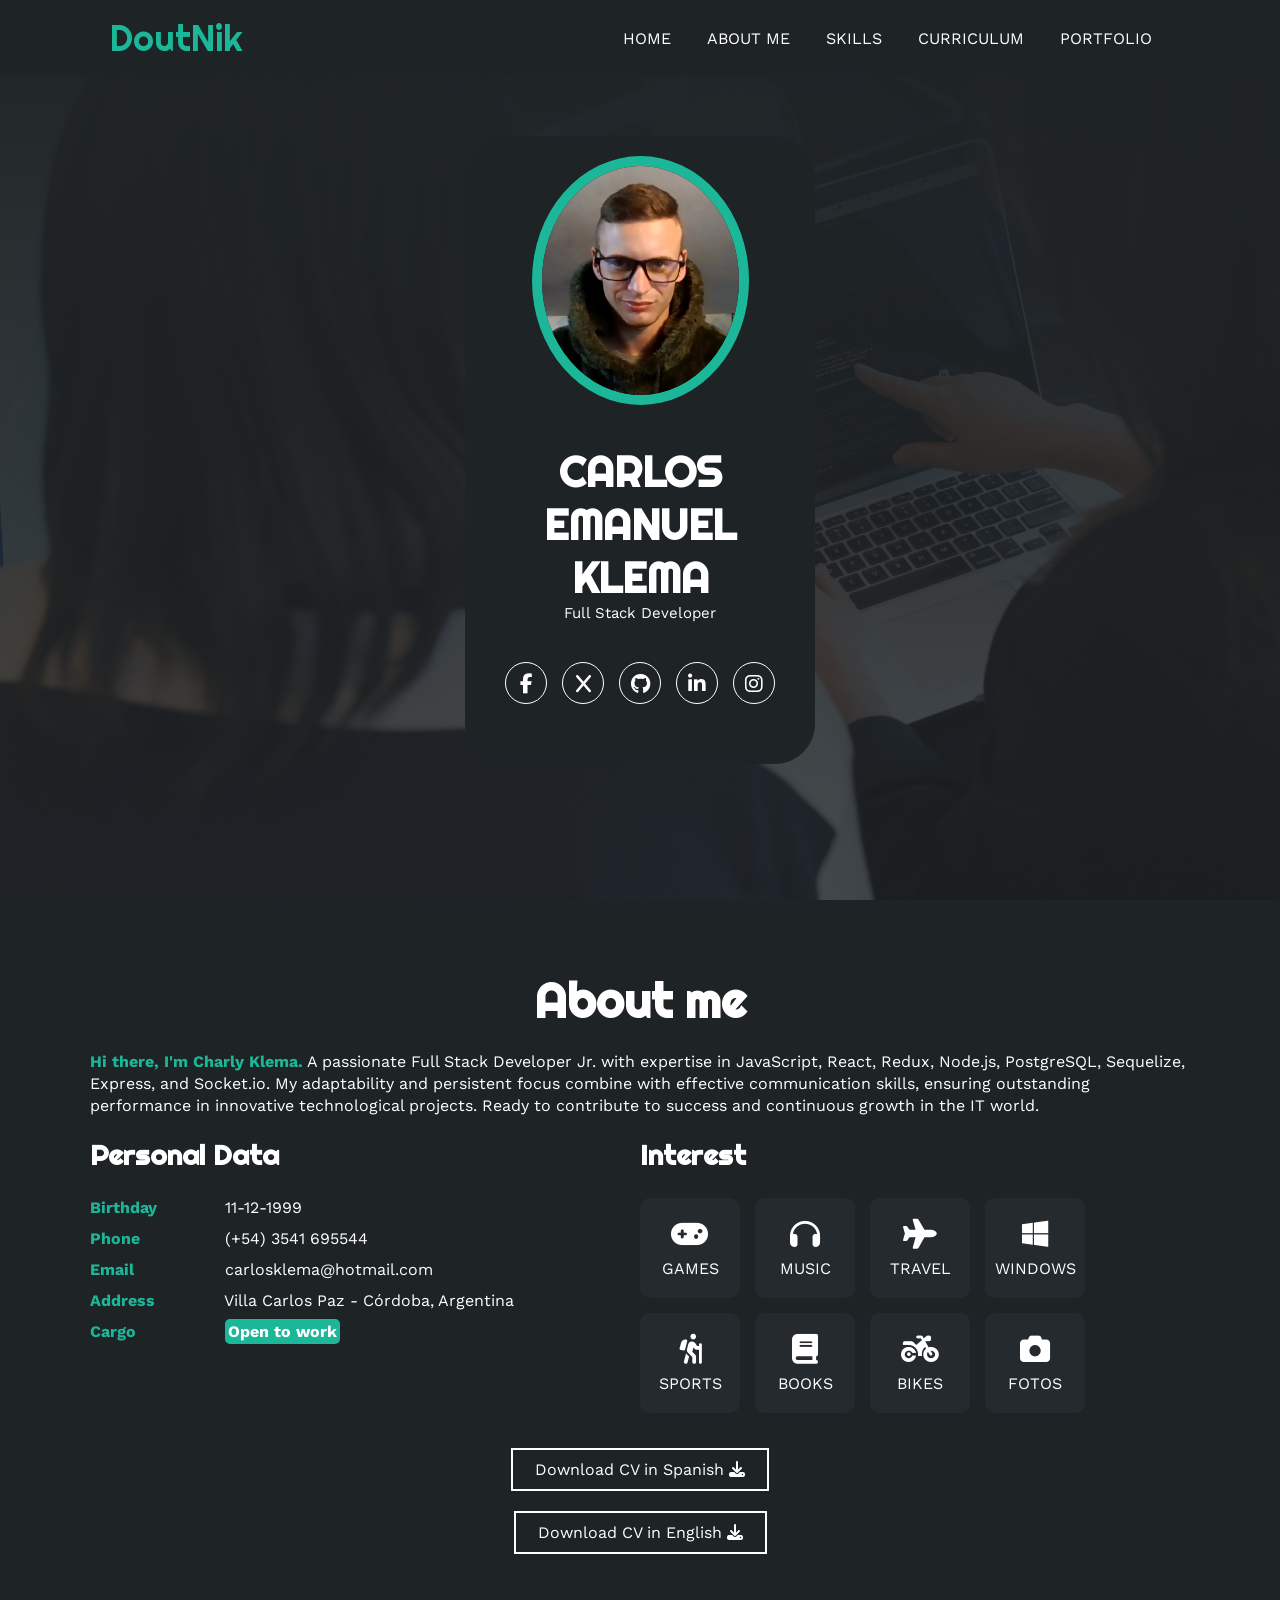
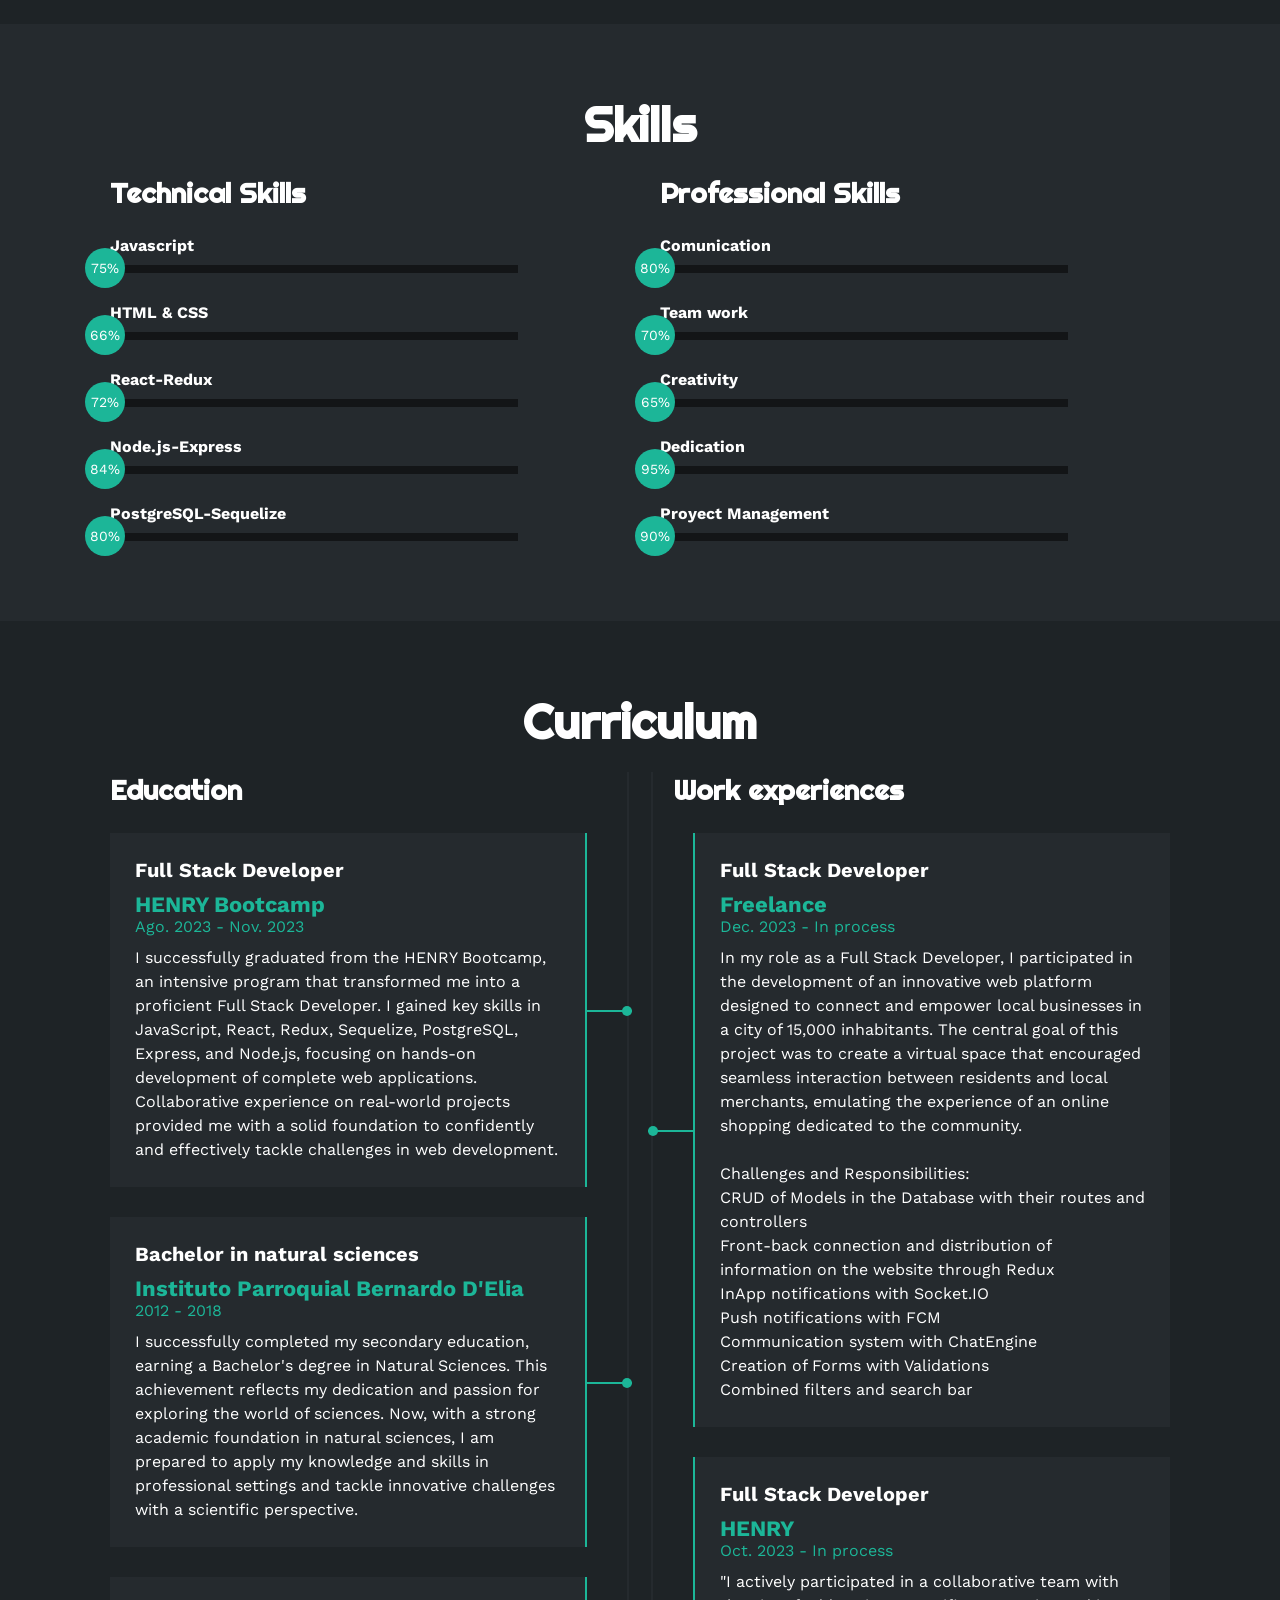
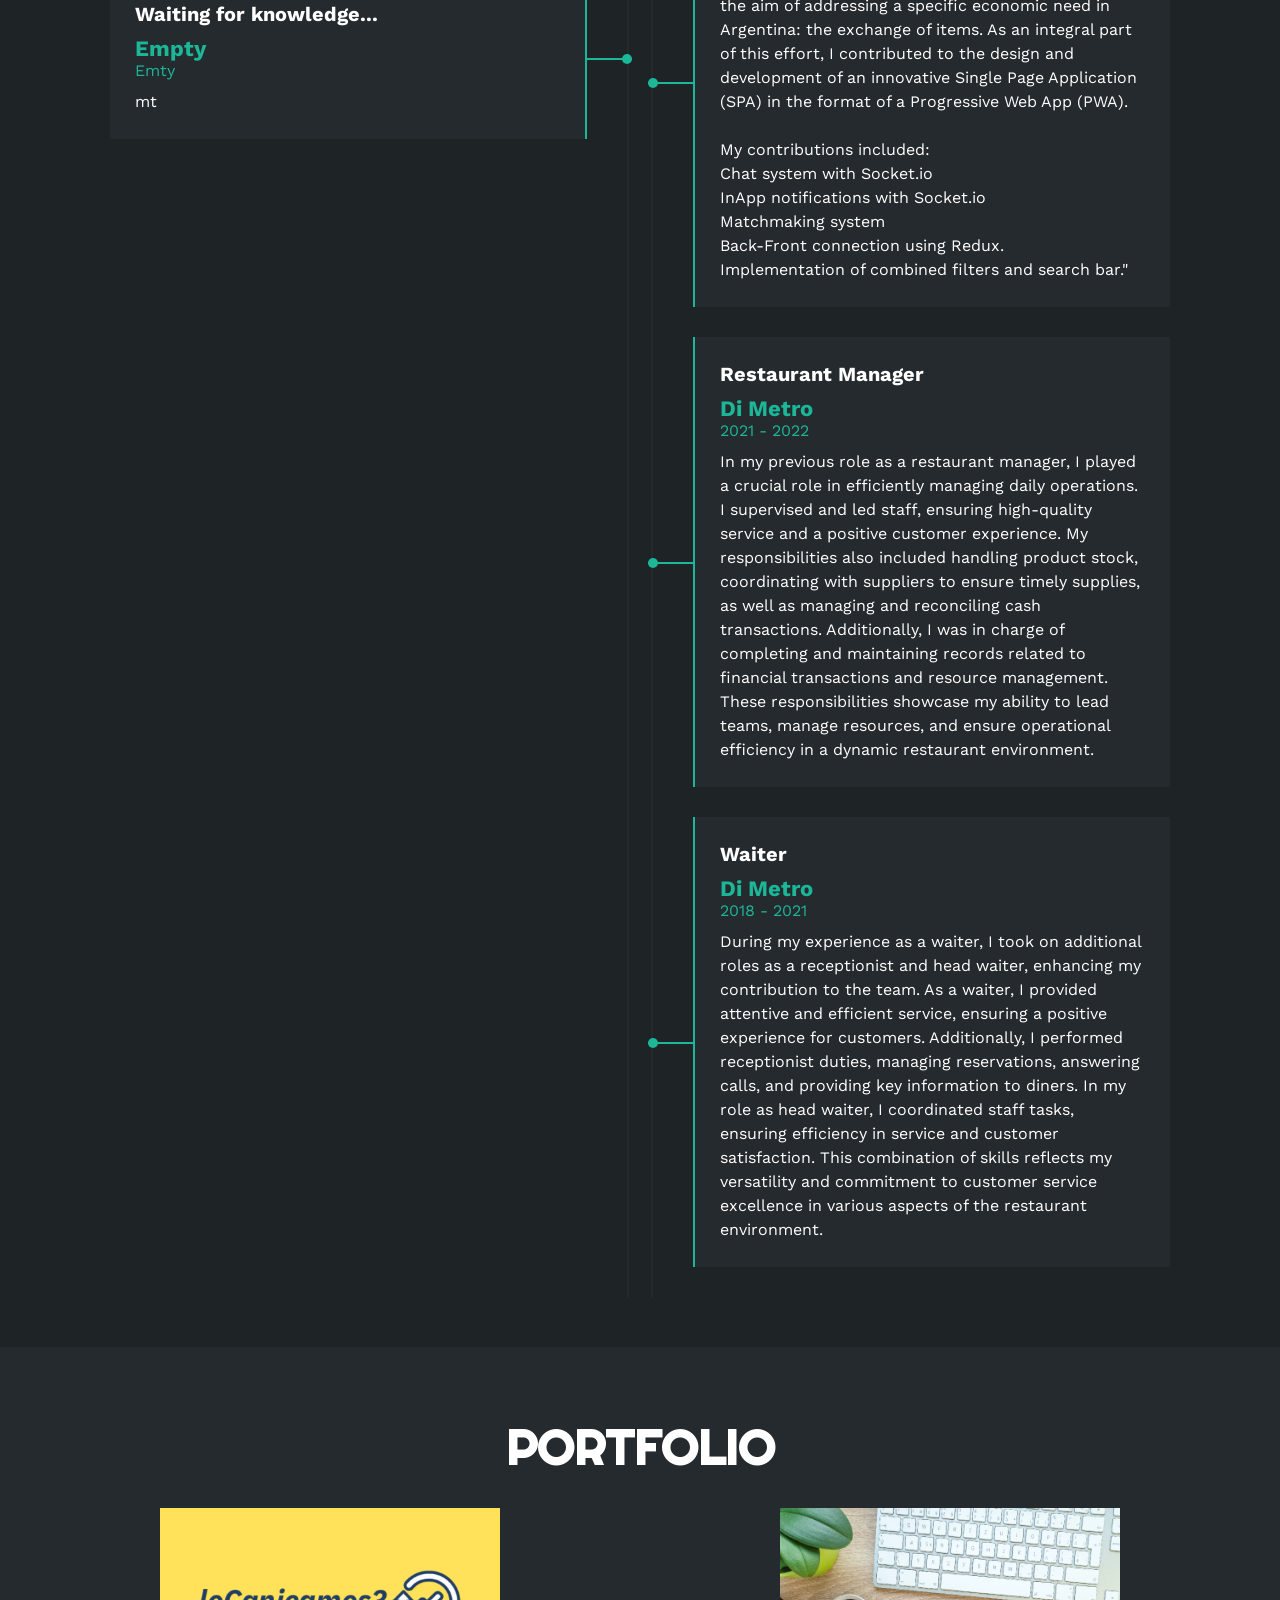
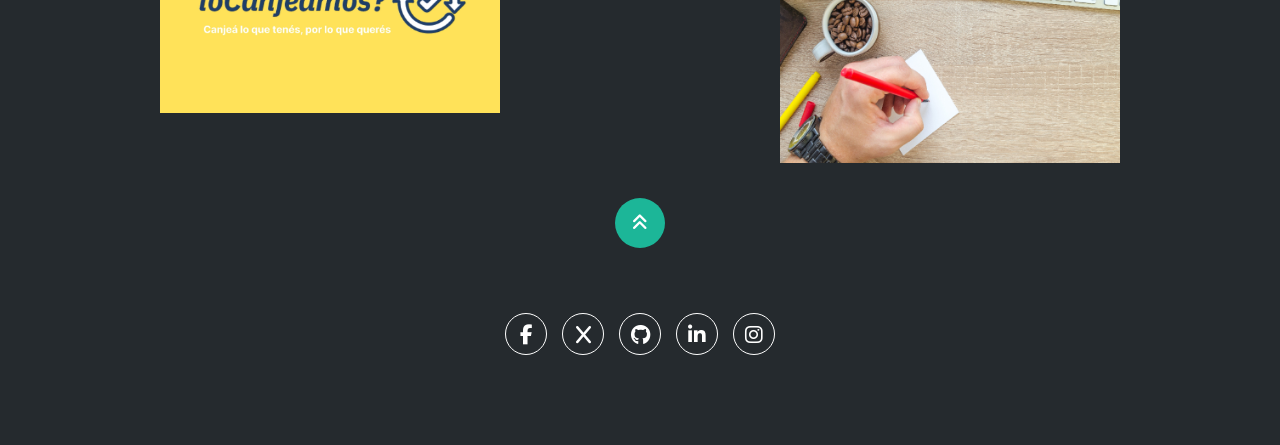
==== index.html @ e71250b3 "pussh de tiendas Locales" ====
<!DOCTYPE html>
<html lang="es">
  <head>
    <meta charset="UTF-8" />
    <meta http-equiv="X-UA-Compatible" content="IE=edge" />
    <meta name="viewport" content="width=device-width, initial-scale=1.0" />
    <link
      rel="stylesheet"
      href="https://cdnjs.cloudflare.com/ajax/libs/font-awesome/6.1.2/css/all.min.css"
      integrity="sha512-1sCRPdkRXhBV2PBLUdRb4tMg1w2YPf37qatUFeS7zlBy7jJI8Lf4VHwWfZZfpXtYSLy85pkm9GaYVYMfw5BC1A=="
      crossorigin="anonymous"
      referrerpolicy="no-referrer"
    />
    <title>Portfolio</title>
    <link rel="stylesheet" href="estilo.css" />
  </head>
  <body>
    <!-- MENU ENCABEZADO -->
    <div class="contenedor-header">
      <header>
        <div class="logo">
          <a href="#">DoutNik</a>
        </div>
        <nav id="nav">
          <ul>
            <li><a href="#inicio" onclick="seleccionar()">HOME</a></li>
            <li><a href="#sobremi" onclick="seleccionar()">ABOUT ME</a></li>
            <li><a href="#skills" onclick="seleccionar()">SKILLS</a></li>
            <li>
              <a href="#curriculum" onclick="seleccionar()">CURRICULUM</a>
            </li>
            <li><a href="#portfolio" onclick="seleccionar()">PORTFOLIO</a></li>
          </ul>
        </nav>
        <div class="nav-responsive" onclick="mostrarOcultarMenu()">
          <i class="fa-solid fa-bars"></i>
        </div>
      </header>
    </div>

    <!-- SECCION INICIO -->
    <section id="inicio" class="inicio">
      <div class="contenido-banner">
        <div class="contenedor-img">
          <img src="img/hero.png" alt="" />
        </div>
        <h1>CARLOS EMANUEL KLEMA</h1>
        <h2>Full Stack Developer</h2>
        <div class="redes">
          <a href="https://www.facebook.com/charly.klema.9/" target="_blank"
            ><i class="fa-brands fa-facebook-f"></i
          ></a>
          <a href="https://twitter.com/charlyklema" target="_blank"
            ><i class="fa-solid fa-x"></i
          ></a>
          <a href="https://github.com/DoutNik" target="_blank"
            ><i class="fa-brands fa-github"></i
          ></a>
          <a href="https://www.linkedin.com/in/doutnik/" target="_blank"
            ><i class="fa-brands fa-linkedin-in"></i
          ></a>
          <a href="https://www.instagram.com/charlyklema/" target="_blank"
            ><i class="fa-brands fa-instagram"></i
          ></a>
        </div>
      </div>
    </section>

    <!-- SECCION SOBRE MI -->
    <section id="sobremi" class="sobremi">
      <div class="contenido-seccion">
        <h2>About me</h2>
        <p>
          <span>Hi there, I'm Charly Klema.</span> A passionate Full Stack
          Developer Jr. with expertise in JavaScript, React, Redux, Node.js,
          PostgreSQL, Sequelize, Express, and Socket.io. My adaptability and
          persistent focus combine with effective communication skills, ensuring
          outstanding performance in innovative technological projects. Ready to
          contribute to success and continuous growth in the IT world.
        </p>

        <div class="fila">
          <!-- datos personales -->
          <div class="col">
            <h3>Personal Data</h3>
            <ul>
              <li>
                <strong>Birthday</strong>
                11-12-1999
              </li>
              <li>
                <strong>Phone</strong>
                (+54) 3541 695544
              </li>
              <li>
                <strong>Email</strong>
                carlosklema@hotmail.com
              </li>
              <li>
                <strong>Address</strong>
                Villa Carlos Paz - Córdoba, Argentina
              </li>
              <li>
                <strong>Cargo</strong>
                <span>Open to work</span>
              </li>
            </ul>
          </div>

          <!-- intereses -->
          <div class="col">
            <h3>Interest</h3>
            <div class="contenedor-intereses">
              <div class="interes">
                <i class="fa-solid fa-gamepad"></i>
                <span>GAMES</span>
              </div>
              <div class="interes">
                <i class="fa-solid fa-headphones"></i>
                <span>MUSIC</span>
              </div>
              <div class="interes">
                <i class="fa-solid fa-plane"></i>
                <span>TRAVEL</span>
              </div>
              <div class="interes">
                <i class="fa-brands fa-windows"></i>
                <span>WINDOWS</span>
              </div>
              <div class="interes">
                <i class="fa-solid fa-person-hiking"></i>
                <span>SPORTS</span>
              </div>
              <div class="interes">
                <i class="fa-solid fa-book"></i>
                <span>BOOKS</span>
              </div>
              <div class="interes">
                <i class="fa-solid fa-motorcycle"></i>
                <span>BIKES</span>
              </div>
              <div class="interes">
                <i class="fa-solid fa-camera"></i>
                <span>FOTOS</span>
              </div>
            </div>
          </div>
        </div>
        <a href="documents/CV-Carlos-Klema.pdf" download="CV-Carlos-Klema">
          <button>
            Download CV in Spanish <i class="fa-solid fa-download"></i>
            <span class="overlay"></span>
          </button>
        </a>
        <a
          href="documents/CV-Carlos-Klema-English.docx"
          download="CV-Carlos-Klema-English"
        >
          <button>
            Download CV in English <i class="fa-solid fa-download"></i>
            <span class="overlay"></span>
          </button>
        </a>
      </div>
    </section>

    <!-- SECCION SKILLS -->
    <section class="skills" id="skills">
      <div class="contenido-seccion">
        <h2>Skills</h2>
        <div class="fila">
          <!-- Technical Skill -->
          <div class="col">
            <h3>Technical Skills</h3>
            <div class="skill">
              <span>Javascript</span>
              <div class="barra-skill">
                <div class="progreso">
                  <span>75%</span>
                </div>
              </div>
            </div>
            <div class="skill">
              <span>HTML & CSS</span>
              <div class="barra-skill">
                <div class="progreso">
                  <span>66%</span>
                </div>
              </div>
            </div>
            <div class="skill">
              <span>React-Redux</span>
              <div class="barra-skill">
                <div class="progreso">
                  <span>72%</span>
                </div>
              </div>
            </div>
            <div class="skill">
              <span>Node.js-Express</span>
              <div class="barra-skill">
                <div class="progreso">
                  <span>84%</span>
                </div>
              </div>
            </div>
            <div class="skill">
              <span>PostgreSQL-Sequelize</span>
              <div class="barra-skill">
                <div class="progreso">
                  <span>80%</span>
                </div>
              </div>
            </div>
          </div>
          <!-- Professional Skills -->
          <div class="col">
            <h3>Professional Skills</h3>
            <div class="skill">
              <span>Comunication</span>
              <div class="barra-skill">
                <div class="progreso">
                  <span>80%</span>
                </div>
              </div>
            </div>
            <div class="skill">
              <span>Team work</span>
              <div class="barra-skill">
                <div class="progreso">
                  <span>70%</span>
                </div>
              </div>
            </div>
            <div class="skill">
              <span>Creativity</span>
              <div class="barra-skill">
                <div class="progreso">
                  <span>65%</span>
                </div>
              </div>
            </div>
            <div class="skill">
              <span>Dedication</span>
              <div class="barra-skill">
                <div class="progreso">
                  <span>95%</span>
                </div>
              </div>
            </div>
            <div class="skill">
              <span>Proyect Management</span>
              <div class="barra-skill">
                <div class="progreso">
                  <span>90%</span>
                </div>
              </div>
            </div>
          </div>
        </div>
      </div>
    </section>

    <!-- SECCION CURRICULUM -->
    <section id="curriculum" class="curriculum">
      <div class="contenido-seccion">
        <h2>Curriculum</h2>
        <div class="fila">
          <div class="col izquierda">
            <h3>Education</h3>
            <div class="item izq">
              <h4>Full Stack Developer</h4>
              <span class="casa">HENRY Bootcamp</span>
              <span class="fecha">Ago. 2023 - Nov. 2023</span>
              <p>
                I successfully graduated from the HENRY Bootcamp, an intensive
                program that transformed me into a proficient Full Stack
                Developer. I gained key skills in JavaScript, React, Redux,
                Sequelize, PostgreSQL, Express, and Node.js, focusing on
                hands-on development of complete web applications. Collaborative
                experience on real-world projects provided me with a solid
                foundation to confidently and effectively tackle challenges in
                web development.
              </p>
              <div class="conectori">
                <div class="circuloi"></div>
              </div>
            </div>
            <div class="item izq">
              <h4>Bachelor in natural sciences</h4>
              <span class="casa">Instituto Parroquial Bernardo D'Elia</span>
              <span class="fecha">2012 - 2018</span>
              <p>
                I successfully completed my secondary education, earning a
                Bachelor's degree in Natural Sciences. This achievement reflects
                my dedication and passion for exploring the world of sciences.
                Now, with a strong academic foundation in natural sciences, I am
                prepared to apply my knowledge and skills in professional
                settings and tackle innovative challenges with a scientific
                perspective.
              </p>
              <div class="conectori">
                <div class="circuloi"></div>
              </div>
            </div>
            <div class="item izq">
              <h4>Waiting for knowledge...</h4>
              <span class="casa">Empty</span>
              <span class="fecha">Emty</span>
              <p>mt</p>
              <div class="conectori">
                <div class="circuloi"></div>
              </div>
            </div>
          </div>

          <div class="col derecha">
            <h3>Work experiences</h3>
            <div class="item der">
              <h4>Full Stack Developer</h4>
              <span class="casa">Freelance</span>
              <span class="fecha">Dec. 2023 - In process</span>
              <p>
                In my role as a Full Stack Developer, I participated in the
                development of an innovative web platform designed to connect
                and empower local businesses in a city of 15,000 inhabitants.
                The central goal of this project was to create a virtual space
                that encouraged seamless interaction between residents and local
                merchants, emulating the experience of an online shopping
                dedicated to the community.<br />
                <br />
                Challenges and Responsibilities:
                <br />
                CRUD of Models in the Database with their routes and
                controllers<br />
                Front-back connection and distribution of information on the
                website through Redux<br />
                InApp notifications with Socket.IO<br />
                Push notifications with FCM<br />
                Communication system with ChatEngine<br />
                Creation of Forms with Validations<br />
                Combined filters and search bar<br />
              </p>
              <div class="conectord">
                <div class="circulod"></div>
              </div>
            </div>
            <div class="item der">
              <h4>Full Stack Developer</h4>
              <span class="casa">HENRY</span>
              <span class="fecha">Oct. 2023 - In process</span>
              <p>
                "I actively participated in a collaborative team with the aim of
                addressing a specific economic need in Argentina: the exchange
                of items. As an integral part of this effort, I contributed to
                the design and development of an innovative Single Page
                Application (SPA) in the format of a Progressive Web App
                (PWA).<br />
                <br />
                My contributions included:
                <br />
                Chat system with Socket.io<br />
                InApp notifications with Socket.io<br />
                Matchmaking system<br />
                Back-Front connection using Redux.<br />
                Implementation of combined filters and search bar."<br />
              </p>
              <div class="conectord">
                <div class="circulod"></div>
              </div>
            </div>
            <div class="item der">
              <h4>Restaurant Manager</h4>
              <span class="casa">Di Metro</span>
              <span class="fecha">2021 - 2022</span>
              <p>
                In my previous role as a restaurant manager, I played a crucial
                role in efficiently managing daily operations. I supervised and
                led staff, ensuring high-quality service and a positive customer
                experience. My responsibilities also included handling product
                stock, coordinating with suppliers to ensure timely supplies, as
                well as managing and reconciling cash transactions.
                Additionally, I was in charge of completing and maintaining
                records related to financial transactions and resource
                management. These responsibilities showcase my ability to lead
                teams, manage resources, and ensure operational efficiency in a
                dynamic restaurant environment.
              </p>
              <div class="conectord">
                <div class="circulod"></div>
              </div>
            </div>
            <div class="item der">
              <h4>Waiter</h4>
              <span class="casa">Di Metro</span>
              <span class="fecha">2018 - 2021</span>
              <p>
                During my experience as a waiter, I took on additional roles as
                a receptionist and head waiter, enhancing my contribution to the
                team. As a waiter, I provided attentive and efficient service,
                ensuring a positive experience for customers. Additionally, I
                performed receptionist duties, managing reservations, answering
                calls, and providing key information to diners. In my role as
                head waiter, I coordinated staff tasks, ensuring efficiency in
                service and customer satisfaction. This combination of skills
                reflects my versatility and commitment to customer service
                excellence in various aspects of the restaurant environment.
              </p>
              <div class="conectord">
                <div class="circulod"></div>
              </div>
            </div>
          </div>
        </div>
      </div>
    </section>

    <!-- SECCION PORTFOLIO -->
    <section id="portfolio" class="portfolio">
      <div class="contenido-seccion">
        <h2>PORTFOLIO</h2>
        <div class="galeria">
          <div class="proyecto" id="proyecto1">
            <a href="#">
              <img src="img/p1.jpg" alt="" />
            </a>
            <div class="overlay" onclick="mostrarOpciones('proyecto1')">
              <h3>LoCanjeamos?</h3>
              <h4>Web App</h4>
              <p>Haz click para abrir</p>
              <div id="opcionesProyecto1" class="opciones">
                <a
                  href="https://github.com/SantinoMantineo/Lo-Canjeamos"
                  target="_blank"
                  class="boton-opcion"
                  >GitHub<i class="fa-brands fa-github"></i
                ></a>
                <div class="opciones-divider"></div>
                <a
                  href="https://www.otrositio.com"
                  target="_blank"
                  class="boton-opcion"
                  >Sitio web<i class="fa-solid fa-arrows-rotate"></i
                ></a>
              </div>
            </div>
          </div>

          <div class="proyecto">
            <img src="img/p2.jpg" alt="" />
            <div class="overlay">
              <h3>Diseño Creativo</h3>
              <p>Fotografía</p>
            </div>
          </div>
          <div class="proyecto">
            <img src="img/p3.jpg" alt="" />
            <div class="overlay">
              <h3>Diseño Creativo</h3>
              <p>Fotografía</p>
            </div>
          </div>
        </div>
      </div>
    </section>

    <!-- footer -->
    <footer>
      <a href="#inicio" class="arriba">
        <i class="fa-solid fa-angles-up"></i>
      </a>
      <div class="redes">
        <a href="https://www.facebook.com/charly.klema.9/" target="_blank"
          ><i class="fa-brands fa-facebook-f"></i
        ></a>
        <a href="https://twitter.com/charlyklema" target="_blank"
          ><i class="fa-solid fa-x"></i
        ></a>
        <a href="https://github.com/DoutNik" target="_blank"
          ><i class="fa-brands fa-github"></i
        ></a>
        <a href="https://www.linkedin.com/in/doutnik/" target="_blank"
          ><i class="fa-brands fa-linkedin-in"></i
        ></a>
        <a href="https://www.instagram.com/charlyklema/" target="_blank"
          ><i class="fa-brands fa-instagram"></i
        ></a>
      </div>
    </footer>
    <script>
      function mostrarOpciones(proyectoId) {
        var opciones = document
          .getElementById(proyectoId)
          .querySelector(".opciones");
        opciones.style.display =
          opciones.style.display === "none" ? "flex" : "none";
      }
    </script>
    <script src="script.js"></script>
  </body>
</html>
---- estilo.css ----
@import url('https://fonts.googleapis.com/css2?family=Righteous&family=Work+Sans:wght@100;300;400;600;800&display=swap');
*{
    box-sizing: border-box;
    font-family: 'Work Sans';
    margin: 0;
    padding: 0;
}
html{
    /* me permite deslizar cuando hago clic en los links del menu */
    scroll-behavior: smooth;
}
/* MENU */
.contenedor-header{
    background: #1e2326;
    position: fixed;
    width: 100%;
    top: 0;
    left: 0;
    z-index: 99;
}
.contenedor-header header{
    max-width: 1100px;
    margin: auto;
    display: flex;
    justify-content: space-between;
    align-items: center;
    padding: 15px 20px;
}
.contenedor-header header .logo a{
    font-family: 'Righteous';
    font-size: 36px;
    color: #1CB698;
    text-decoration: none;
}
.contenedor-header header ul{
    display: flex;
    list-style: none;
}
.contenedor-header header nav ul li a{
    text-align: none;
    color: #fff;
    margin: 0 15px;
    padding: 3px;
    transition: .5s;
    text-decoration: none;
}
.contenedor-header header nav ul li a:hover{
    color: #1CB698;
}
.nav-responsive{
    background-color: #1CB698;
    color:#fff;
    padding: 5px 10px;
    border-radius: 5px;
    cursor: pointer;
    display: none;
}
/* SECCION I N I C I O */
.inicio{
    background: linear-gradient(to top, rgba(30,35,38,.8), rgba(30,35,38,1)),
    url(img/fondo.jpg);
    background-size: cover;
    height: 100vh;
    color: #fff;
    display: flex;
    align-items: center;
}
.inicio .contenido-banner{
    padding: 20px;
    background-color: #1e2326;
    max-width: 350px;
    margin: auto;
    text-align: center;
    border-radius: 40px;
}
.inicio .contenido-banner img{
    margin-top: 40px;
    border: 10px solid #1CB698;
    display: block;
    width: 70%;
    margin: auto;
    border-radius: 100%;
}
.inicio .contenido-banner h1{
    margin-top: 40px;
    font-size: 42px;
    font-family: 'Righteous';
}
.inicio .contenido-banner h2{
    font-size: 15px;
    font-weight: normal;
}
.inicio .contenido-banner .redes a{
    color: #fff;
    display: inline-block;
    text-decoration: none;
    border: 1px solid #fff;
    border-radius: 100%;
    width: 42px;
    height: 42px;
    line-height: 42px;
    margin: 40px 5px;
    font-size: 20px;
    transition: .3s;
}
.inicio .contenido-banner .redes a:hover{
    background-color: #1CB698;
}
.sobremi{
    background-color: #1e2326;
    color: #fff;
    padding: 50px 20px;
}
.sobremi .contenido-seccion{
    max-width: 1100px;
    margin: auto;
}
.sobremi h2{
    font-size: 48px;
    font-family: 'Righteous';
    text-align: center;
    padding: 20px 0;

}
.sobremi .contenido-seccion p{
    font: 18px;
    line-height: 22px;
    margin-bottom: 20px;
}
.sobremi .contenido-seccion p span{
    color: #1CB698;
    font-weight: bold;
}
.sobremi .fila{
    display: flex;
}
.sobremi .fila .col
{
    width: 50%;
}
.sobremi .fila .col h3{
    font-size: 28px;
    font-family: 'Righteous';
    margin-bottom: 25px;
}
.sobremi .fila .col ul{
    list-style: none;
}
.sobremi .fila .col ul li{
    margin: 12px 0;
}
.sobremi .fila .col ul li strong{
    display: inline-block;
    color: #1CB698;
    width: 130px;
}
.sobremi .fila .col ul li span{
    background-color: #1CB698;
    padding: 3px;
    font-weight: bold;
    border-radius: 5px;
}
.sobremi .fila .col .contenedor-intereses{
    display: flex;
    flex-wrap: wrap;
}
.sobremi .fila .col .contenedor-intereses .interes{
    width: 100px;
    height: 100px;
    background-color: #252A2E;
    border-radius: 10px;
    margin: 0 15px 15px 0;
    display: flex;
    flex-direction: column;
    align-items: center;
    justify-content: center;
    transition: .3s;
}.sobremi .fila .col .contenedor-intereses .interes:hover{
    background-color: #1CB698;
}
.sobremi .fila .col .contenedor-intereses .interes i{
    font-size: 30px;
    margin-bottom: 10px;
}
.sobremi button{
    cursor: pointer;
    background-color: transparent;
    border: 2px solid #fff;
    width: fit-content;
    display: block;
    margin: 20px auto;
    padding: 10px 22px;
    font-size: 16px;
    color: #fff;
    position: relative;
    z-index: 10;
}
.sobremi a{
    text-decoration: none; /* Elimina el subrayado */
    color: inherit; /* Hereda el color del texto del botón */
}
.sobremi button .overlay{
    position: absolute;
    top: 0;
    left: 0;
    width: 0;
    height: 100%;
    background-color: #1CB698;
    z-index: -1;
    transition: 1s;
}
.sobremi button:hover .overlay{
    width: 100%;
}
/* SECCION S K I L L S */
.skills{
    background-color: #252A2E;
    color: #fff;
    padding: 50px 20px;
}
.skills .contenido-seccion{
    max-width: 1100px;
    margin: auto;
}
.skills h2{
    font-size: 48px;
    font-family: 'Righteous';
    text-align: center;
    padding: 20px 0;

}
.skills .fila{
    display: flex;
}
.skills .fila .col{
    width: 50%;
    padding: 0 20px;
}
.skills .fila .col h3{
    font-size: 28px;
    font-family: 'Righteous';
    margin-bottom: 25px;
}
.skills .skill > span{
    font-weight: bold;
    display: block;
    margin-bottom: 10px;
}
.skills .skill .barra-skill{
    height: 8px;
    width: 80%;
    background-color: #131517;
    position: relative;
    margin-bottom: 30px;
}
.skills .skill .progreso{
    background-color: #1CB698;
    position: absolute;
    top: 0;
    left: 0;
    height: 8px;
}
.skills .skill .barra-skill span{
    position: absolute;
    height: 40px;
    width: 40px;
    background-color: #1CB698;
    border-radius: 50px;
    line-height: 40px;
    text-align: center;
    top: -17px;
    right: -15px;
    font-size: 14px;
}
/* Estas clases se agregaran dinamicamente mediante javascript */
.skills .skill .javascript{
    width: 0%;
    animation: 2s javascript forwards;
}
@keyframes javascript {
    0%{width: 0%;}
    100%{width: 75%;}
}

.skills .skill .htmlcss{
    width: 0%;
    animation: 2s htmlcss forwards;
}
@keyframes htmlcss {
    0%{width: 0%;}
    100%{width: 66%;}
}

.skills .skill .photoshop{
    width: 0%;
    animation: 2s React-Redux forwards;
}
@keyframes React-Redux {
    0%{width: 0%;}
    100%{width: 72%;}
}

.skills .skill .wordpress{
    width: 0%;
    animation: 2s Nodejs-Express forwards;
}
@keyframes Nodejs-Express {
    0%{width: 0%;}
    100%{width: 84%;}
}

.skills .skill .drupal{
    width: 0%;
    animation: 2s PostgreSQL-Sequelize forwards;
}
@keyframes PostgreSQL-Sequelize {
    0%{width: 0%;}
    100%{width: 80%;}
}

.skills .skill .comunicacion{
    width: 0%;
    animation: 2s comunicacion forwards;
}
@keyframes comunicacion {
    0%{width: 0%;}
    100%{width: 80%;}
}

.skills .skill .trabajo{
    width: 0%;
    animation: 2s trabajo forwards;
}
@keyframes trabajo {
    0%{width: 0%;}
    100%{width: 70%;}
}

.skills .skill .creatividad{
    width: 0%;
    animation: 2s creatividad forwards;
}
@keyframes creatividad {
    0%{width: 0%;}
    100%{width: 65%;}
}

.skills .skill .dedicacion{
    width: 0%;
    animation: 2s dedicacion forwards;
}
@keyframes dedicacion {
    0%{width: 0%;}
    100%{width: 95%;}
}

.skills .skill .proyect{
    width: 0%;
    animation: 2s proyect forwards;
}
@keyframes proyect {
    0%{width: 0%;}
    100%{width: 90%;}
}
/* SECCION CURRICULUM */
.curriculum{
    background-color: #1e2326;
    color: #fff;
    padding: 50px 20px;
}
.curriculum .contenido-seccion{
    max-width: 1100px;
    margin: auto;
}
.curriculum h2{
    font-size: 48px;
    font-family: 'Righteous';
    text-align: center;
    padding: 20px 0;

}
.curriculum .fila{
    display: flex;
    justify-content: space-between;
}
.curriculum .fila .col{
    width: 49%;
    padding: 0 20px;
}
.curriculum .fila .col h3{
    font-size: 28px;
    font-family: 'Righteous';
    margin-bottom: 25px;
}
.curriculum .fila .izquierda{
    border-right: 2px solid #252A2E;
}
.curriculum .fila .derecha{
    border-left: 2px solid #252A2E;
}
.curriculum .fila .item{
    padding: 25px;
    margin-bottom: 30px;
    background-color: #252A2E;
    position: relative;
}
.curriculum .fila .item h4{
    font-size: 20px;
    margin-bottom: 10px;
}
.curriculum .fila .item .casa{
    color: #1CB698;
    font-size: 22px;
    font-weight: bold;
    display: block;
}
.curriculum .fila .item .fecha{
    display: block;
    color: #1CB698;
    margin-bottom: 10px;
}
.curriculum .fila .item p{
    line-height: 24px;
}
.curriculum .fila .izq{
    border-right: 2px solid #1CB698;
    margin-right: 20px;
}
.curriculum .fila .der{
    border-left: 2px solid #1CB698;
    margin-left: 20px;
}
.curriculum .fila .item .conectori{
    height: 2px;
    background-color: #1CB698;
    width: 47px;
    position: absolute;
    top: 50%;
    right: -47px;
    z-index: 5;
}
.curriculum .fila .item .conectori .circuloi{
    display: block;
    height: 10px;
    width: 10px;
    border-radius: 50%;
    background-color: #1CB698;
    float: right;
    position: relative;
    bottom: 4px;
}
.curriculum .fila .item .conectord{
    height: 2px;
    background-color: #1CB698;
    width: 47px;
    position: absolute;
    top: 50%;
    left: -47px;
    z-index: 5;
}
.curriculum .fila .item .conectord .circulod{
    display: block;
    height: 10px;
    width: 10px;
    border-radius: 50%;
    background-color: #1CB698;
    float: left;
    position: relative;
    bottom: 4px;
}
/* SECCION PORTFOLIO */
.portfolio{
    background-color: #252A2E;
    color: #fff;
    padding: 50px 20px;
}
.portfolio .contenido-seccion{
    max-width: 1100px;
    margin: auto;
}
.portfolio h2{
    font-size: 48px;
    font-family: 'Righteous';
    text-align: center;
    padding: 20px 0;
}
.portfolio .galeria{
    display: flex;
    flex-wrap: wrap;
    justify-content: space-around;
}
.portfolio .galeria .proyecto{
    position: relative;
    max-width: 340px;
    height: fit-content;
    margin: 10px;
    cursor: pointer;
    display: inline-block;
    overflow: hidden;
}
.portfolio .galeria .proyecto img{
    width: 100%;
    display: block;
    z-index: 9999;
}
.portfolio .galeria .proyecto .overlay{
    position: absolute;
    top: 0;
    width: 100%;
    height: 100%;
    text-align: center;
    background: linear-gradient(rgba(28,182,152,.8), rgba(28,182,152,.8));
    display: flex;
    flex-direction: column;
    justify-content: center;
    transition: 1s;
    font-size: 18px;
    letter-spacing: 3px;
    opacity: 0;
    z-index: 0;
}
.portfolio .galeria .proyecto .overlay h3{
    margin-bottom: 20px;
    transition: 1s;
    color: gold;
}
.portfolio .galeria .proyecto .overlay:hover{
    z-index: 0;
    opacity: 1;
}
.portfolio .galeria .proyecto .overlay:hover h3{
    z-index: 0;
    margin-bottom: 0px;
}

.opciones {
    display: none;
    flex-direction: row;
    justify-content: space-around;
    position: absolute;
    bottom: 0;
    left: 0;
    width: 100%;
    background-color: rgba(51, 51, 51, 0.8);
    padding: 10px;
    box-sizing: border-box;
  }
  
  .boton-opcion {
    display: inline-block;
    text-decoration: none;
    color: white;
    padding: 5px 10px;
    position: relative;
  }
  
  .opciones-divider {
    width: 1px;
    background-color: white;
    height: 50%;
    margin: 0 5px;
  }
  
  .boton-opcion:hover {
    text-decoration: underline;
  }
  




footer{
    background-color: #252A2E;
    color: #fff;
    padding: 50px 0 30px 0;
    text-align: center;
    position: relative;
    width: 100%;
}
footer .redes{
    margin-bottom: 20px;
}
footer .redes a{
    color: #fff;
    display: inline-block;
    text-decoration: none;
    border: 1px solid #fff;
    border-radius: 100%;
    width: 42px;
    height: 42px;
    line-height: 42px;
    margin: 40px 5px;
    font-size: 20px;
    transition: .3s;
}
footer .arriba{
    display: block;
    width: 50px;
    height: 50px;
    background-color: #1CB698;
    color: #fff;
    position: absolute;
    left: 50%;
    transform: translateX(-50%);
    top: -25px;
    border-radius: 50%;
    line-height: 50px;
    font-size: 18px;
}
/* SECCION RESPONSIVE */
@media screen and (max-width:980px){
    nav{
        display: none;
    }
    .nav-responsive{
        display: block;
    }
    nav.responsive{
        display: block;
        position: absolute;
        right: 0;
        top: 75px;
        background-color: #252A2E;
        width: 180px;
    }
    nav.responsive ul{
        display: block !important;
    }
    nav.responsive ul li{
        border-bottom: 1px solid #fff;
        padding: 10px 0;
    }
}
@media screen and (max-width:700px){
    .sobremi .fila{
        display: block;
    }
    .sobremi .fila .col{
        width: fit-content;
    }

    .skills .fila{
        display: block;
    }
    .skills .fila .col{
        width: 100%;
    }
    .skills .fila .col .barra-skill{
        width: 100%;
    }

    .curriculum .fila{
        display: block;
    }
    .curriculum .fila .col{
        width: 90%;
    }
    .curriculum .fila .derecha{
        margin-left: 20px;
    }

    .portfolio .galeria{
        display: block;
        width: 100%;
    }
    .portfolio .galeria .proyecto{
        max-width: 100%;
    }
    .portfolio .galeria .proyecto img{
        width: 100%;
    }
    .contacto .fila{
        display: block;
    }
    .contacto .fila .col{
        width: 100%;
    }
}
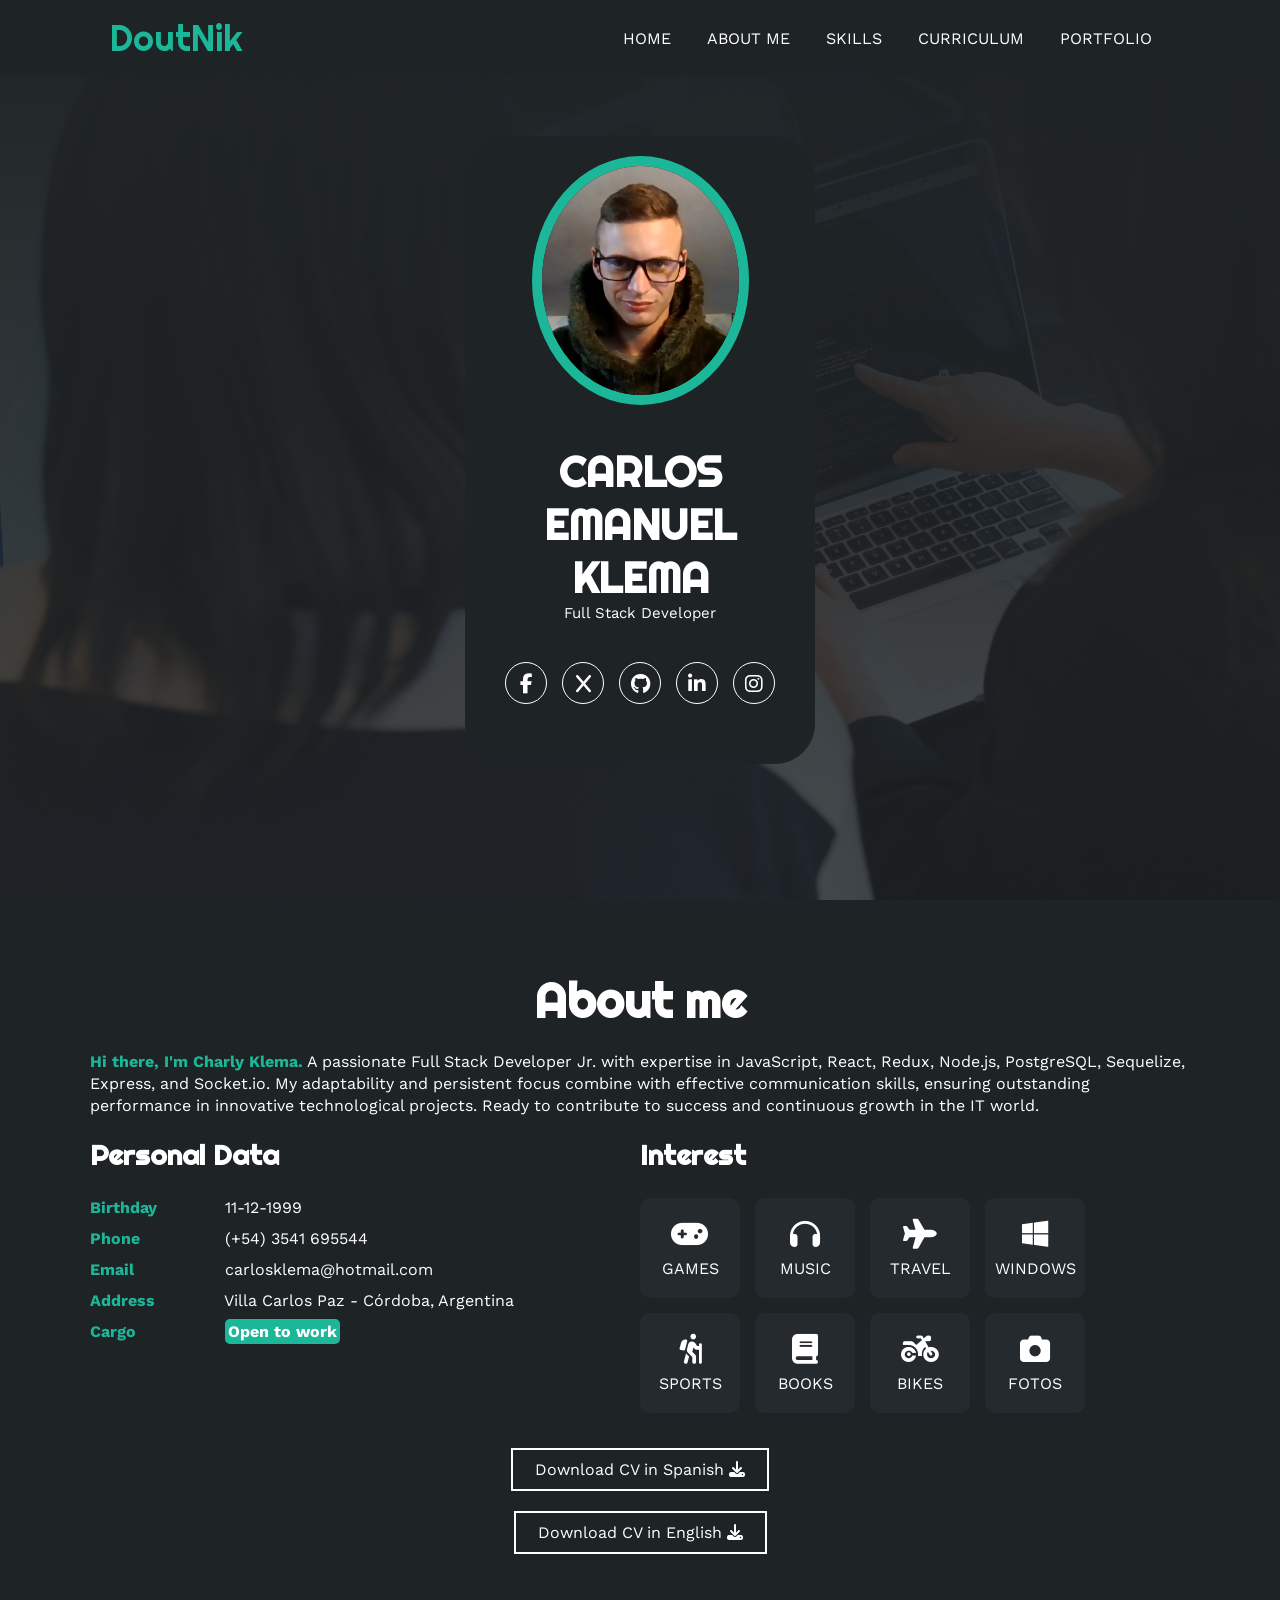
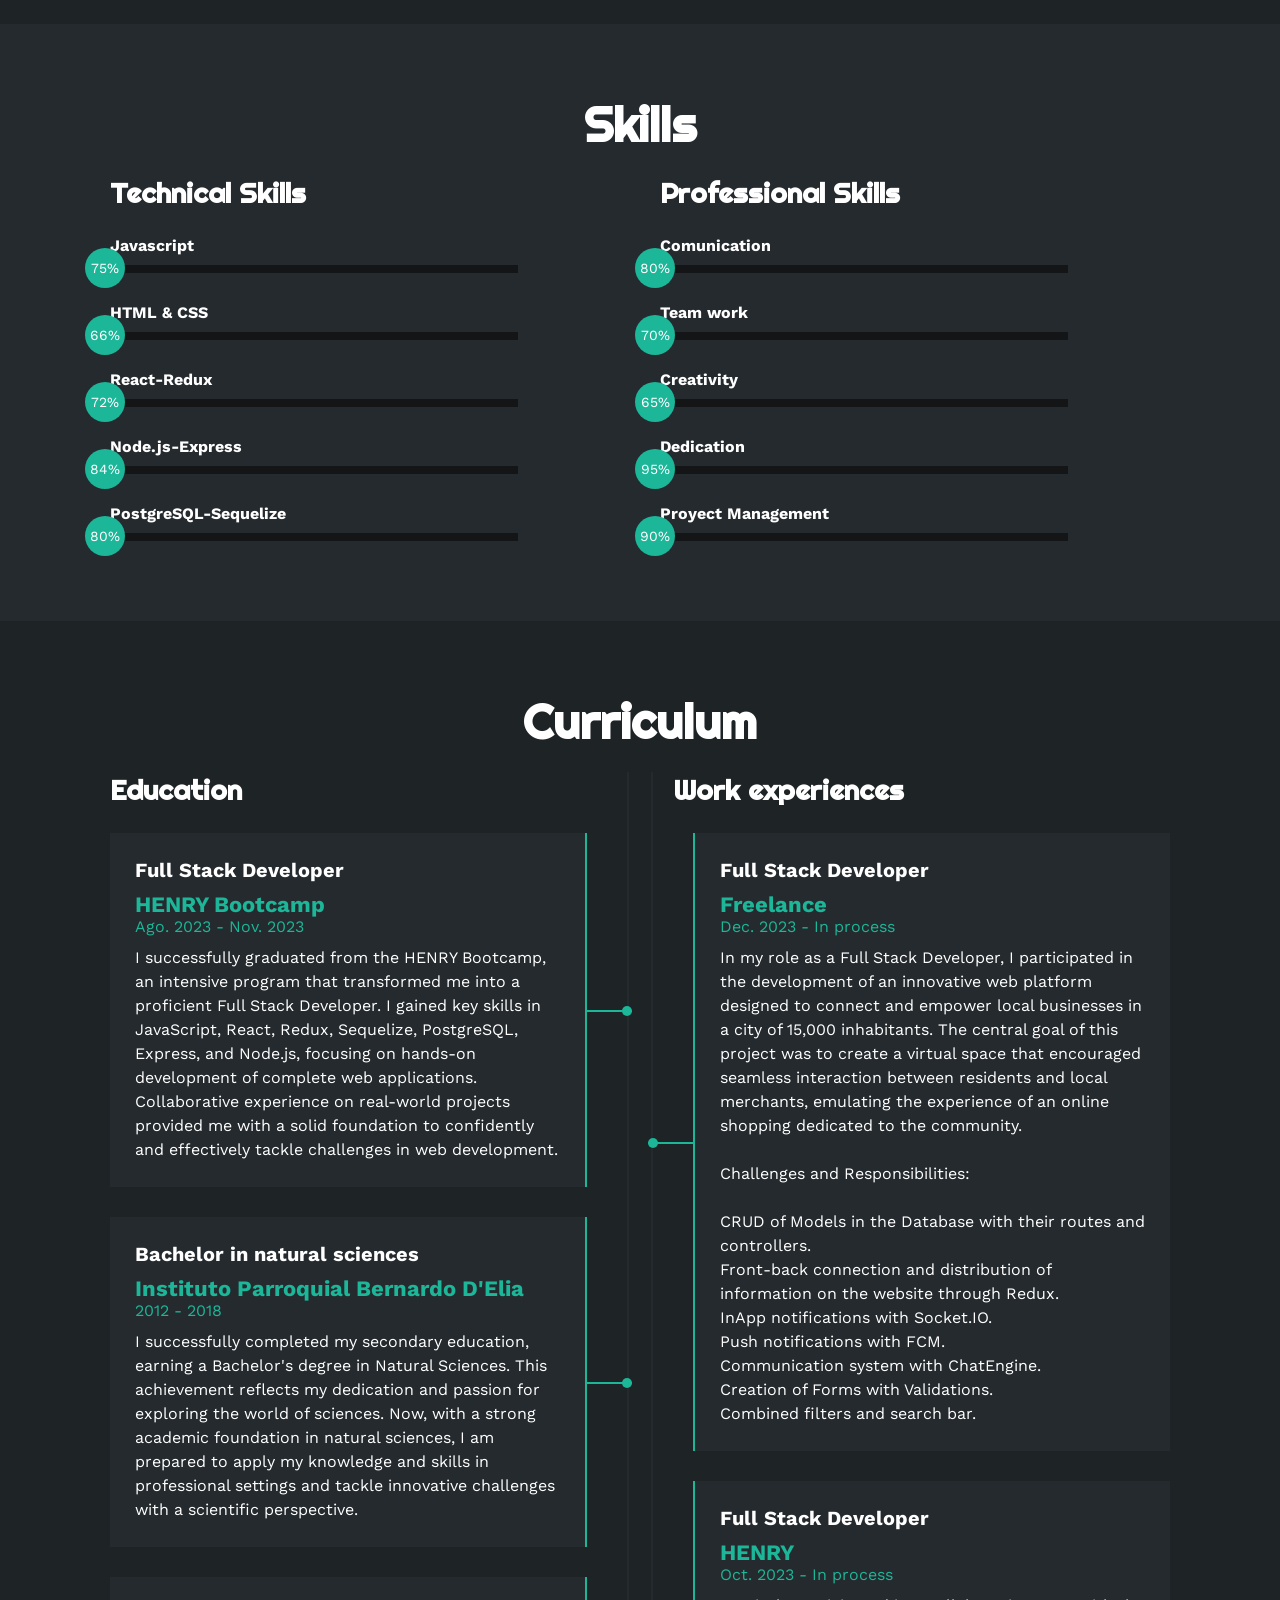
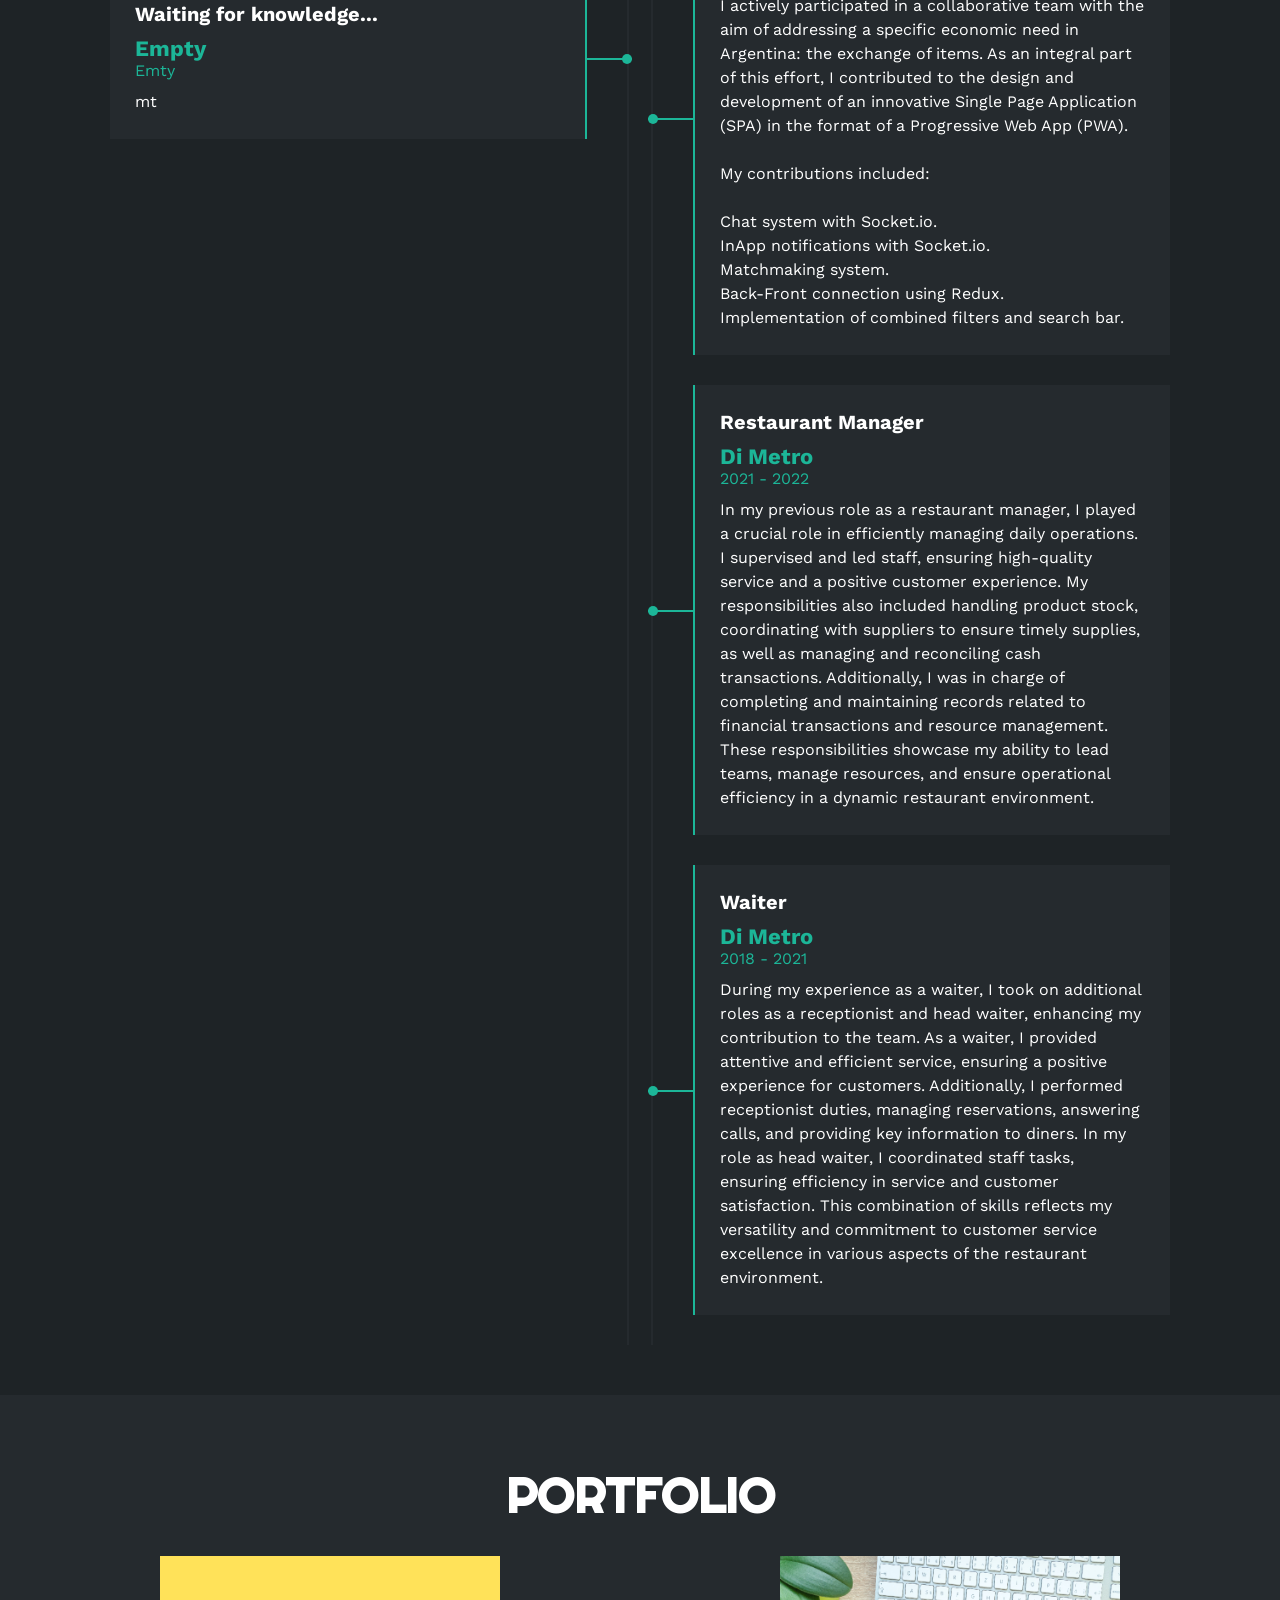
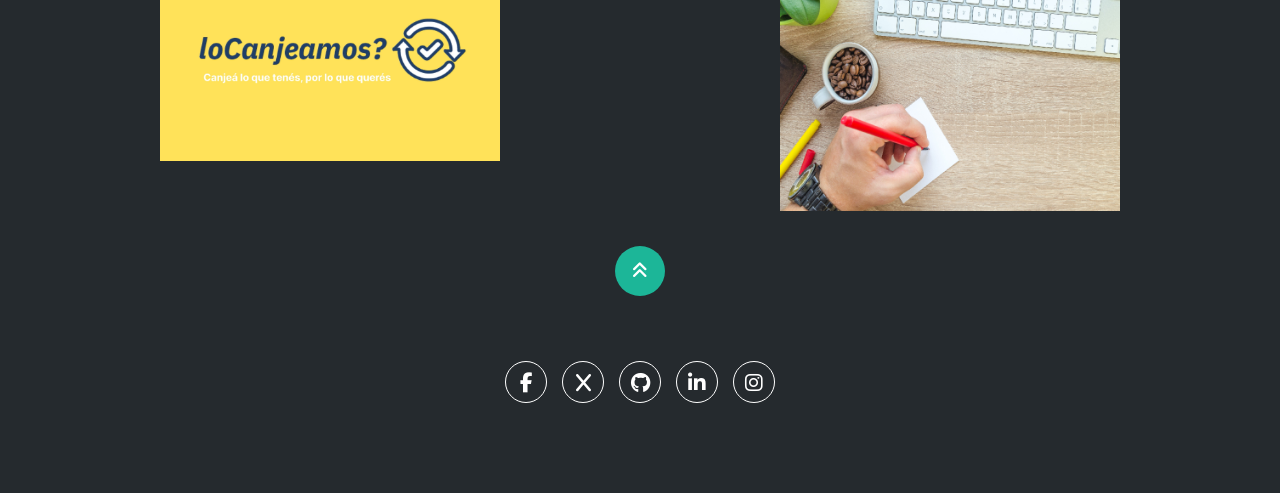
==== commit 2babdeb0: "correcciones" ====
--- a/index.html
+++ b/index.html
@@ -329,17 +329,17 @@
                 merchants, emulating the experience of an online shopping
                 dedicated to the community.<br />
                 <br />
-                Challenges and Responsibilities:
+                Challenges and Responsibilities:<br>
                 <br />
                 CRUD of Models in the Database with their routes and
-                controllers<br />
+                controllers.<br />
                 Front-back connection and distribution of information on the
-                website through Redux<br />
-                InApp notifications with Socket.IO<br />
-                Push notifications with FCM<br />
-                Communication system with ChatEngine<br />
-                Creation of Forms with Validations<br />
-                Combined filters and search bar<br />
+                website through Redux.<br />
+                InApp notifications with Socket.IO.<br />
+                Push notifications with FCM.<br />
+                Communication system with ChatEngine.<br />
+                Creation of Forms with Validations.<br />
+                Combined filters and search bar.<br />
               </p>
               <div class="conectord">
                 <div class="circulod"></div>
@@ -350,20 +350,20 @@
               <span class="casa">HENRY</span>
               <span class="fecha">Oct. 2023 - In process</span>
               <p>
-                "I actively participated in a collaborative team with the aim of
+                I actively participated in a collaborative team with the aim of
                 addressing a specific economic need in Argentina: the exchange
                 of items. As an integral part of this effort, I contributed to
                 the design and development of an innovative Single Page
                 Application (SPA) in the format of a Progressive Web App
                 (PWA).<br />
                 <br />
-                My contributions included:
+                My contributions included:<br>
                 <br />
-                Chat system with Socket.io<br />
-                InApp notifications with Socket.io<br />
-                Matchmaking system<br />
+                Chat system with Socket.io.<br />
+                InApp notifications with Socket.io.<br />
+                Matchmaking system.<br />
                 Back-Front connection using Redux.<br />
-                Implementation of combined filters and search bar."<br />
+                Implementation of combined filters and search bar.<br />
               </p>
               <div class="conectord">
                 <div class="circulod"></div>
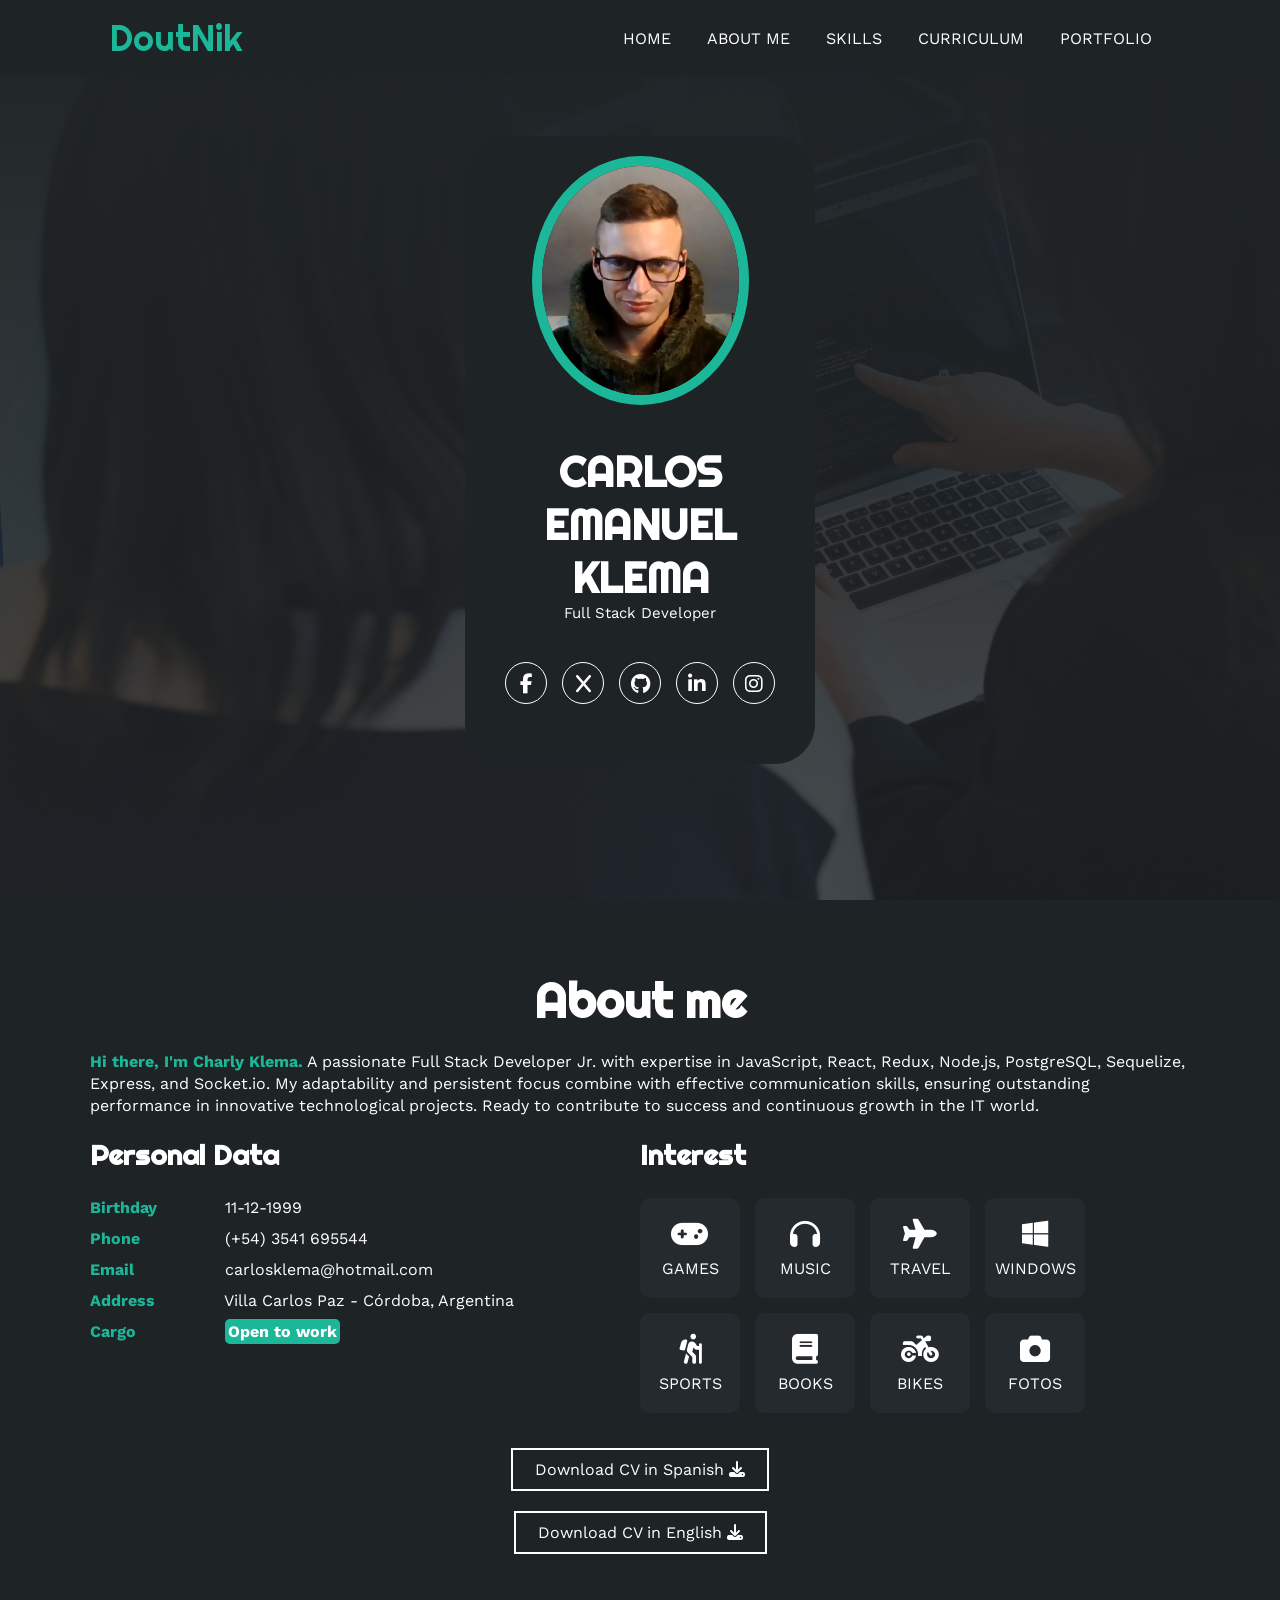
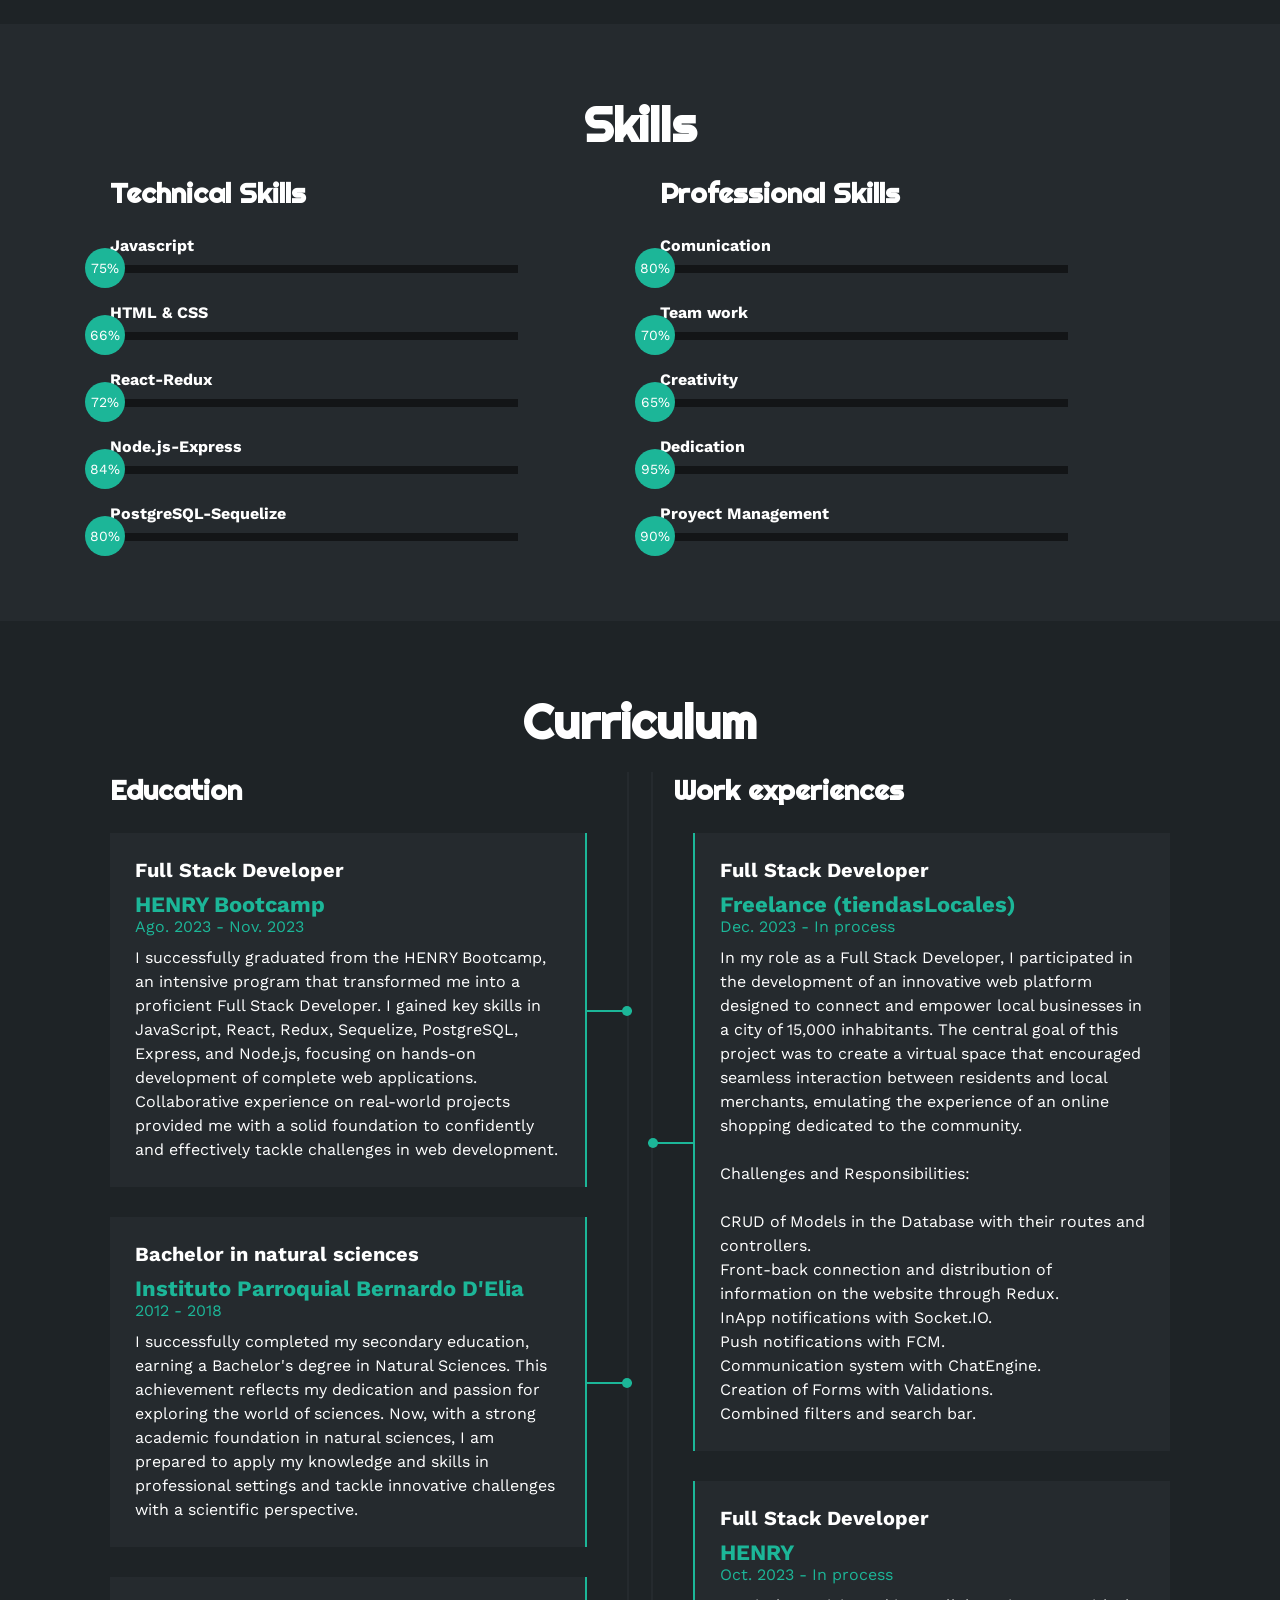
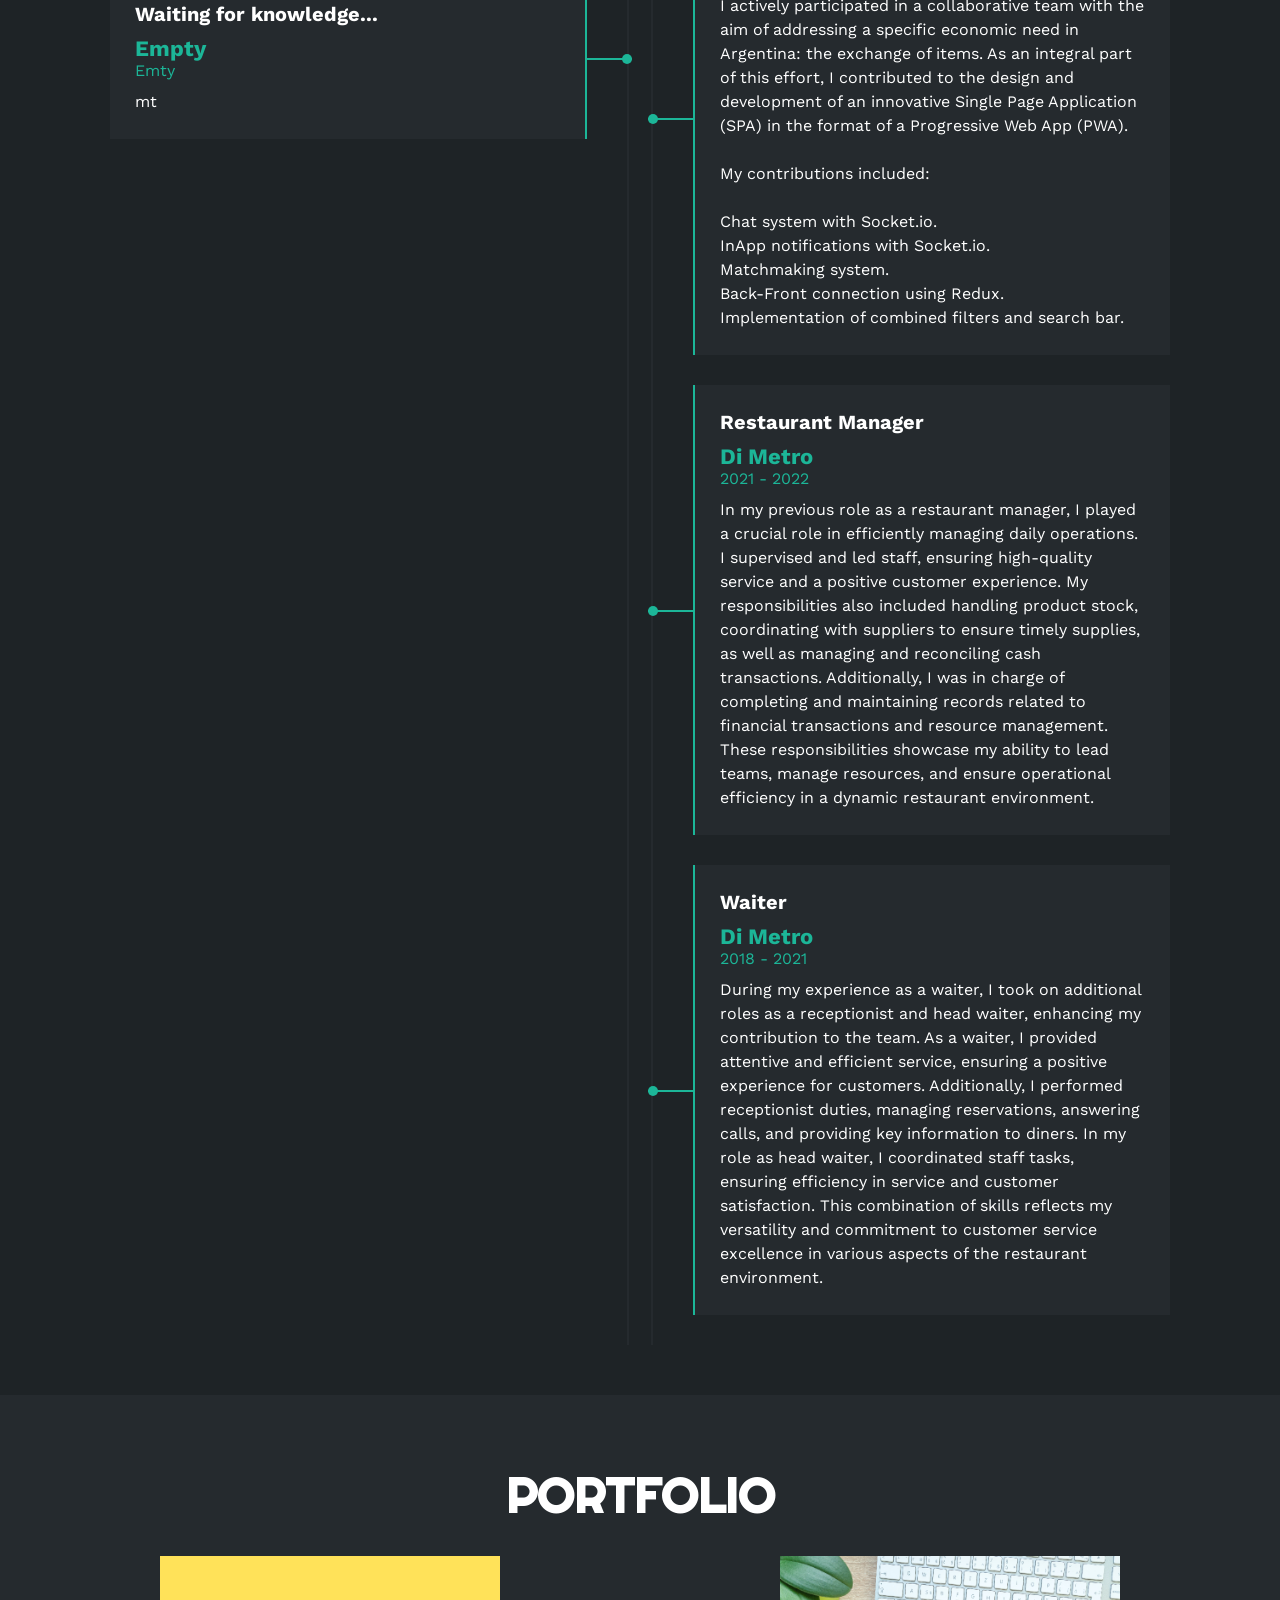
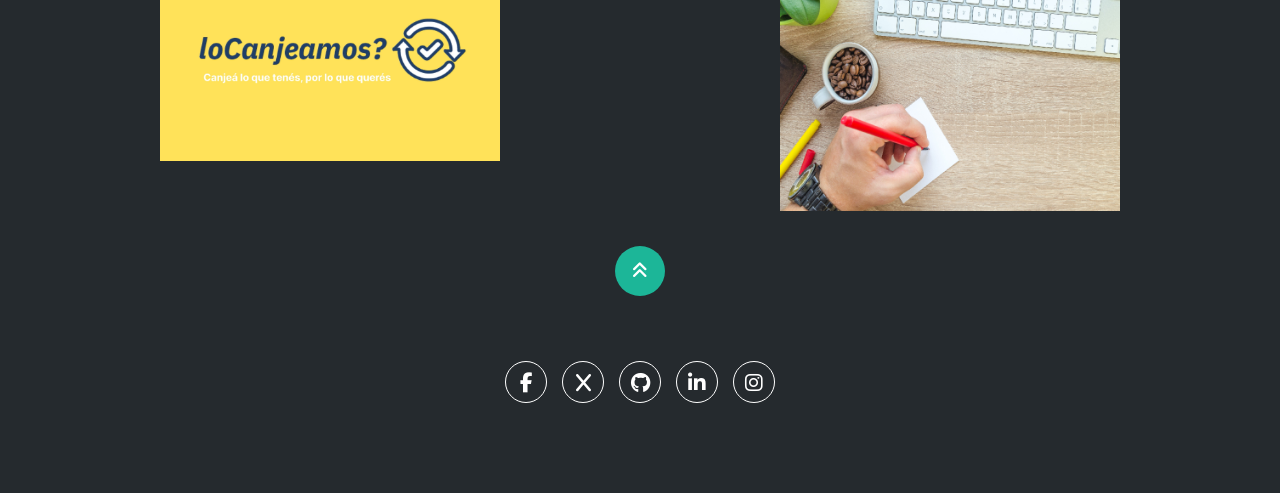
==== commit b3931856: "correcciones" ====
--- a/index.html
+++ b/index.html
@@ -318,7 +318,7 @@
             <h3>Work experiences</h3>
             <div class="item der">
               <h4>Full Stack Developer</h4>
-              <span class="casa">Freelance</span>
+              <span class="casa">Freelance (tiendasLocales)</span>
               <span class="fecha">Dec. 2023 - In process</span>
               <p>
                 In my role as a Full Stack Developer, I participated in the
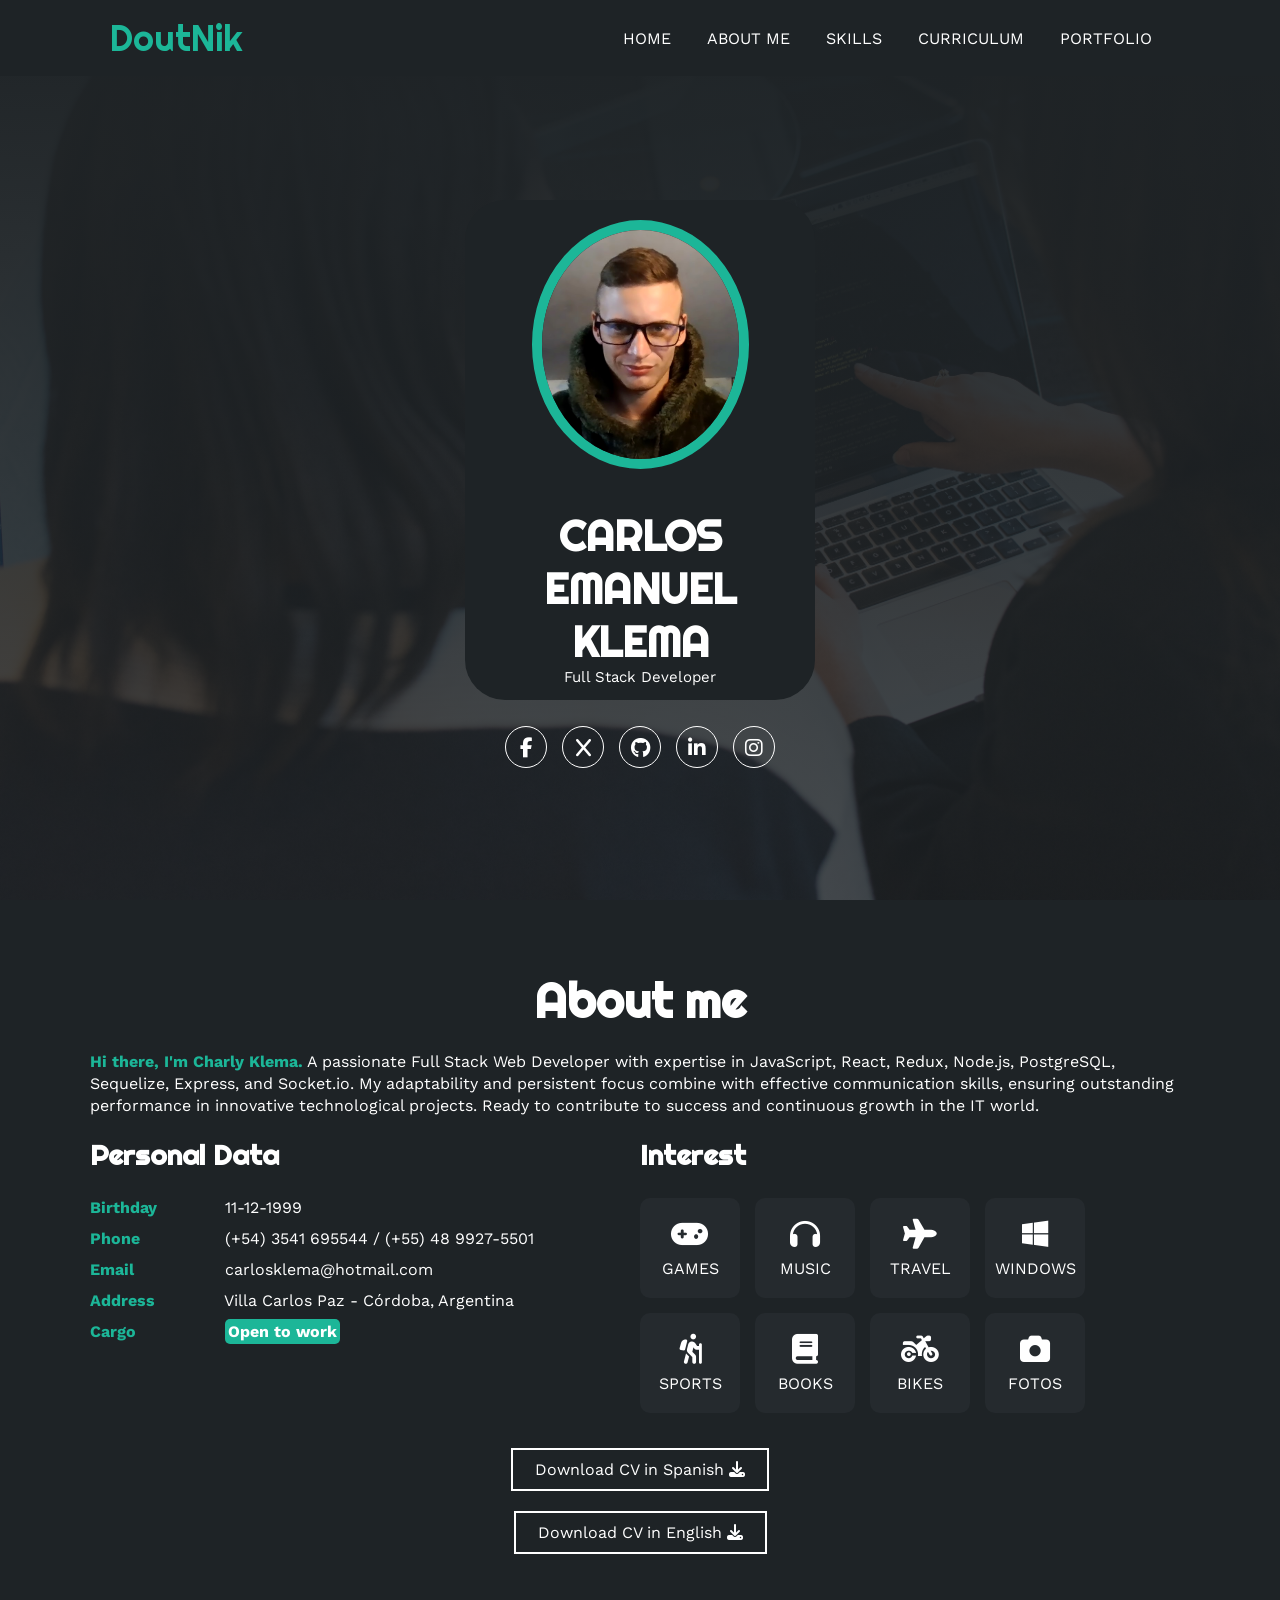
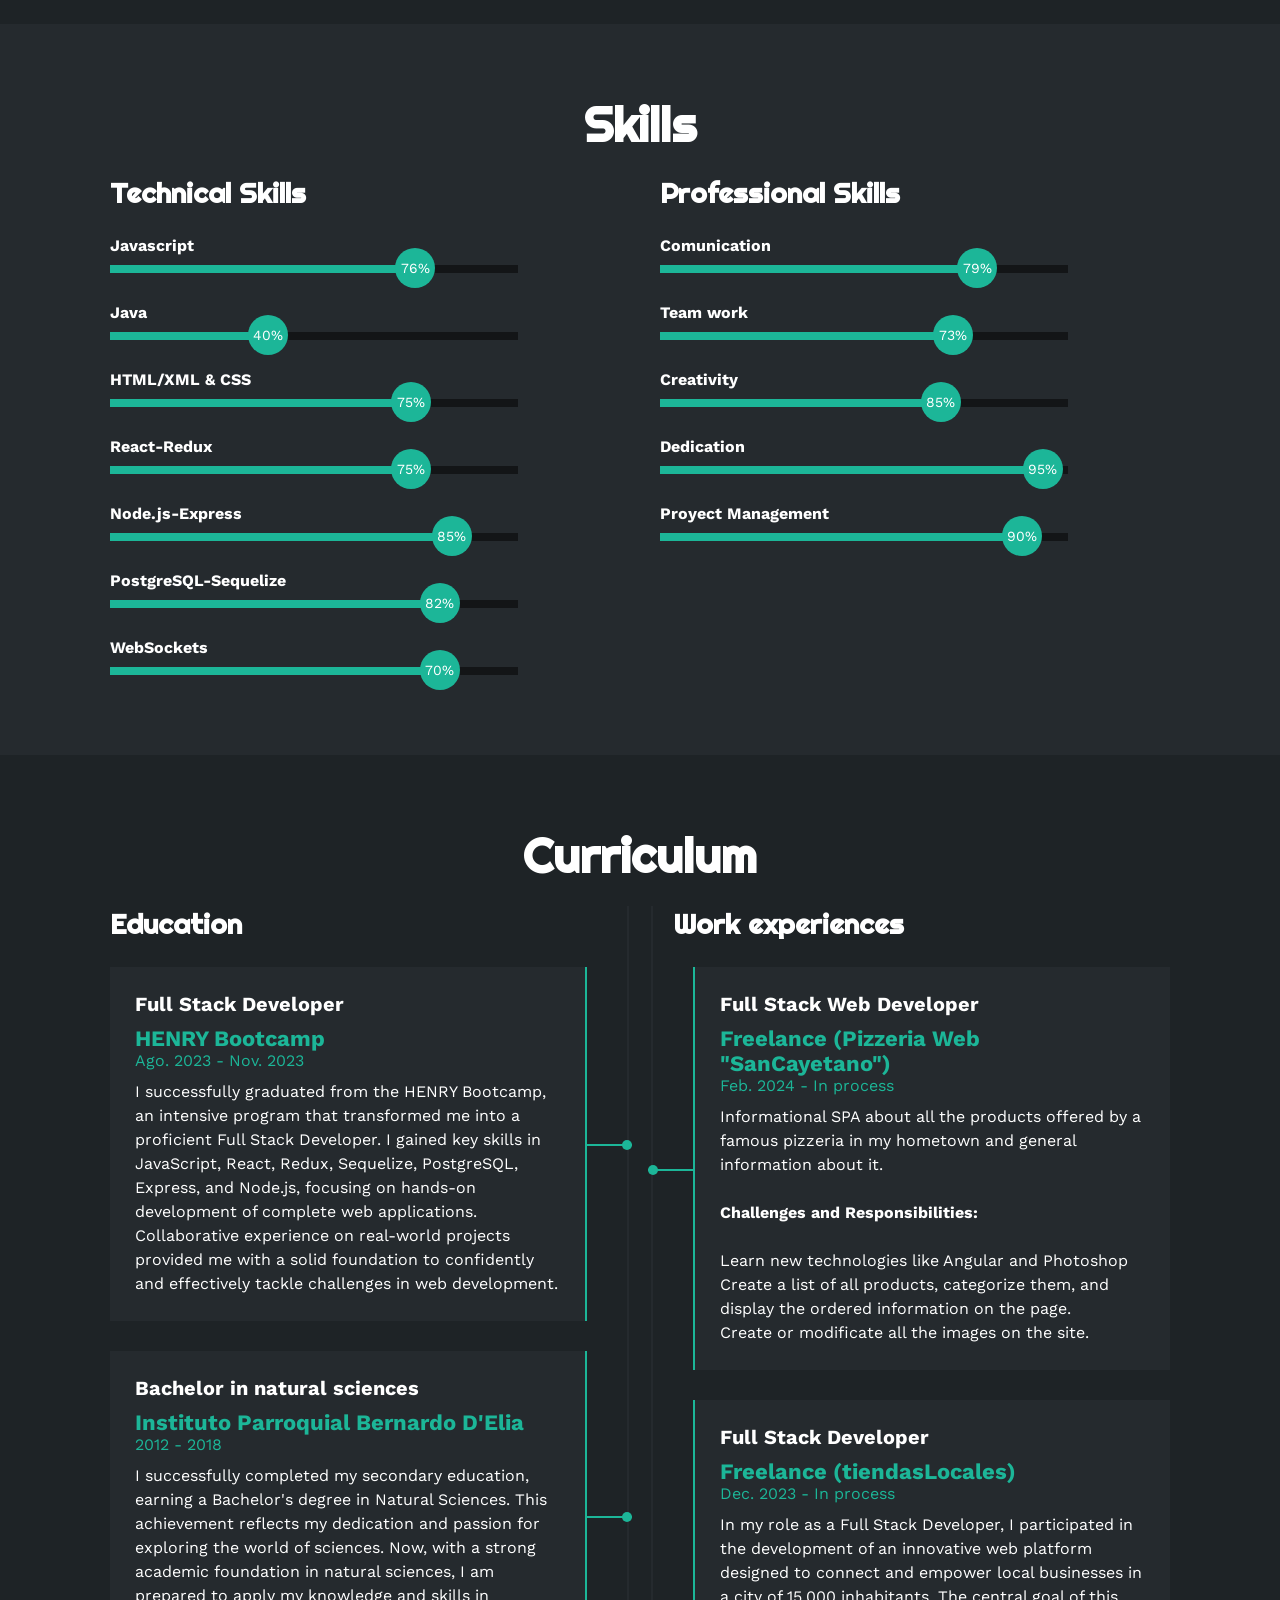
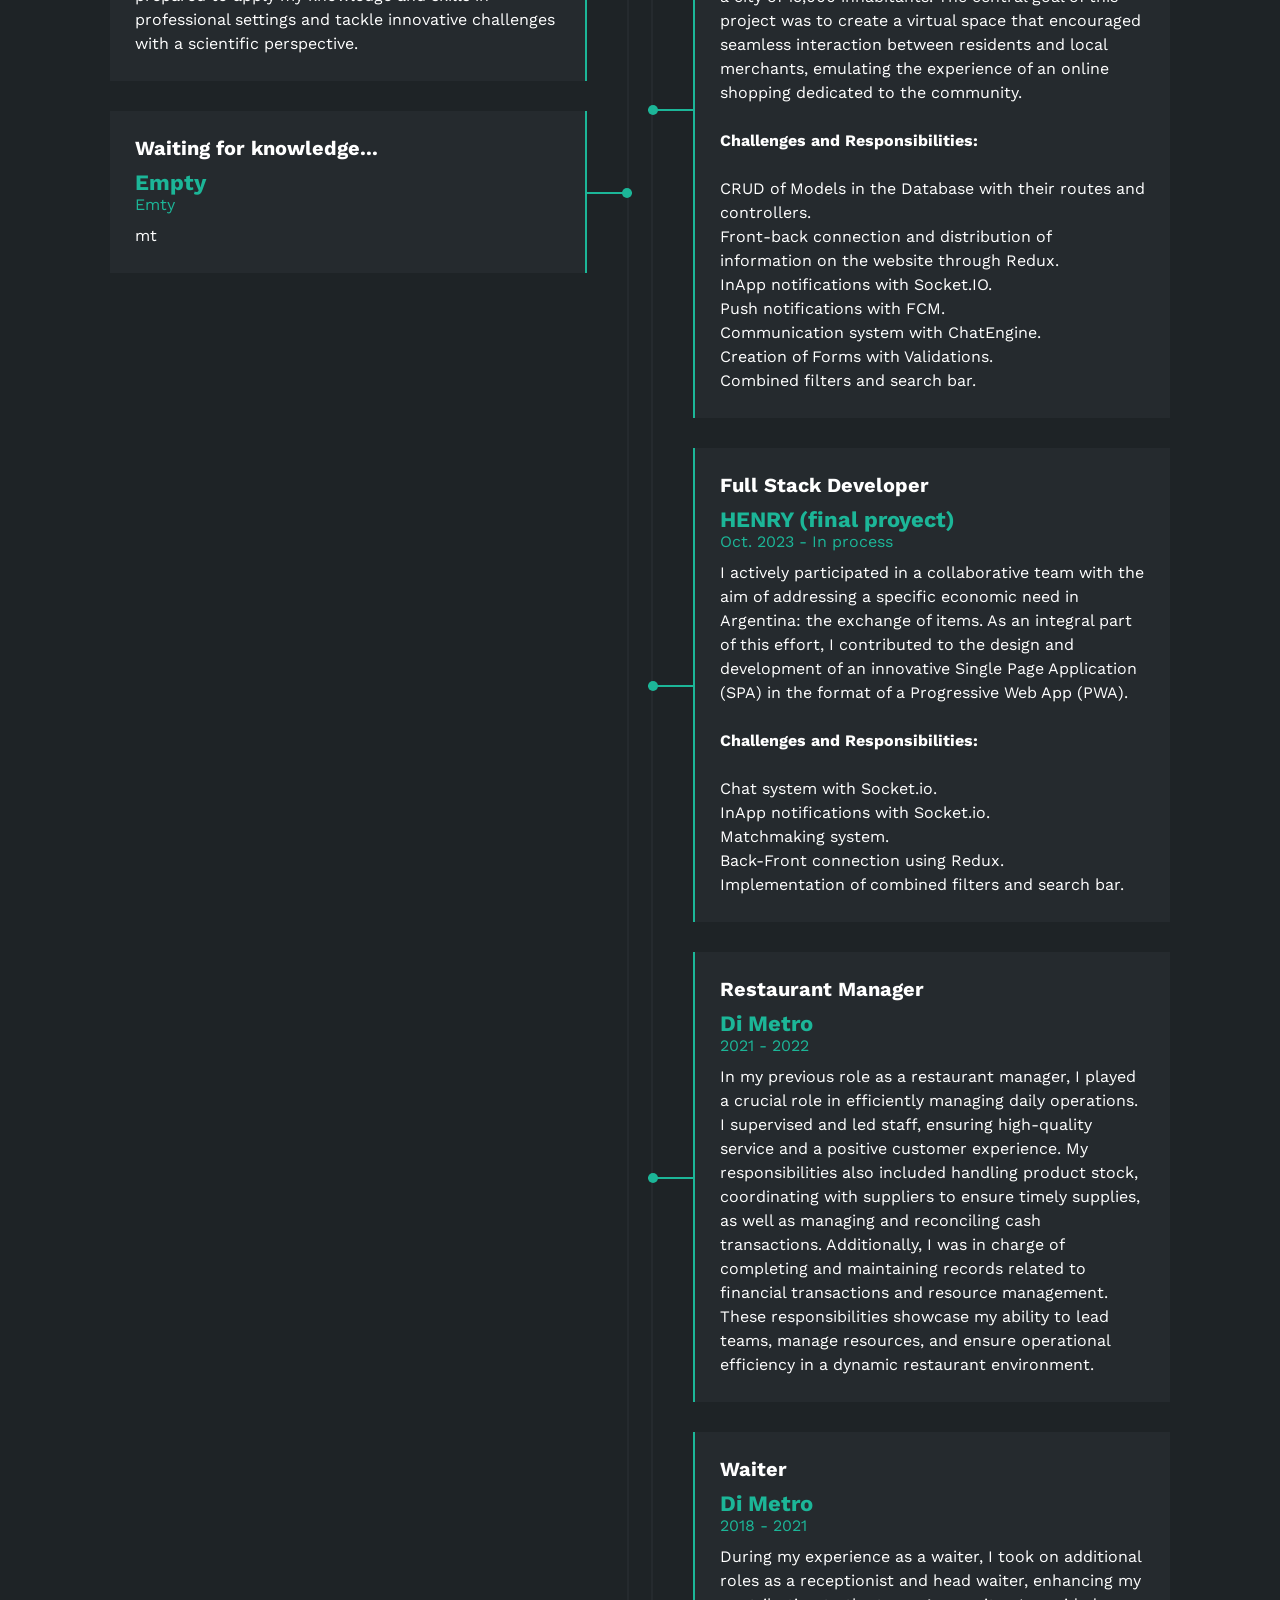
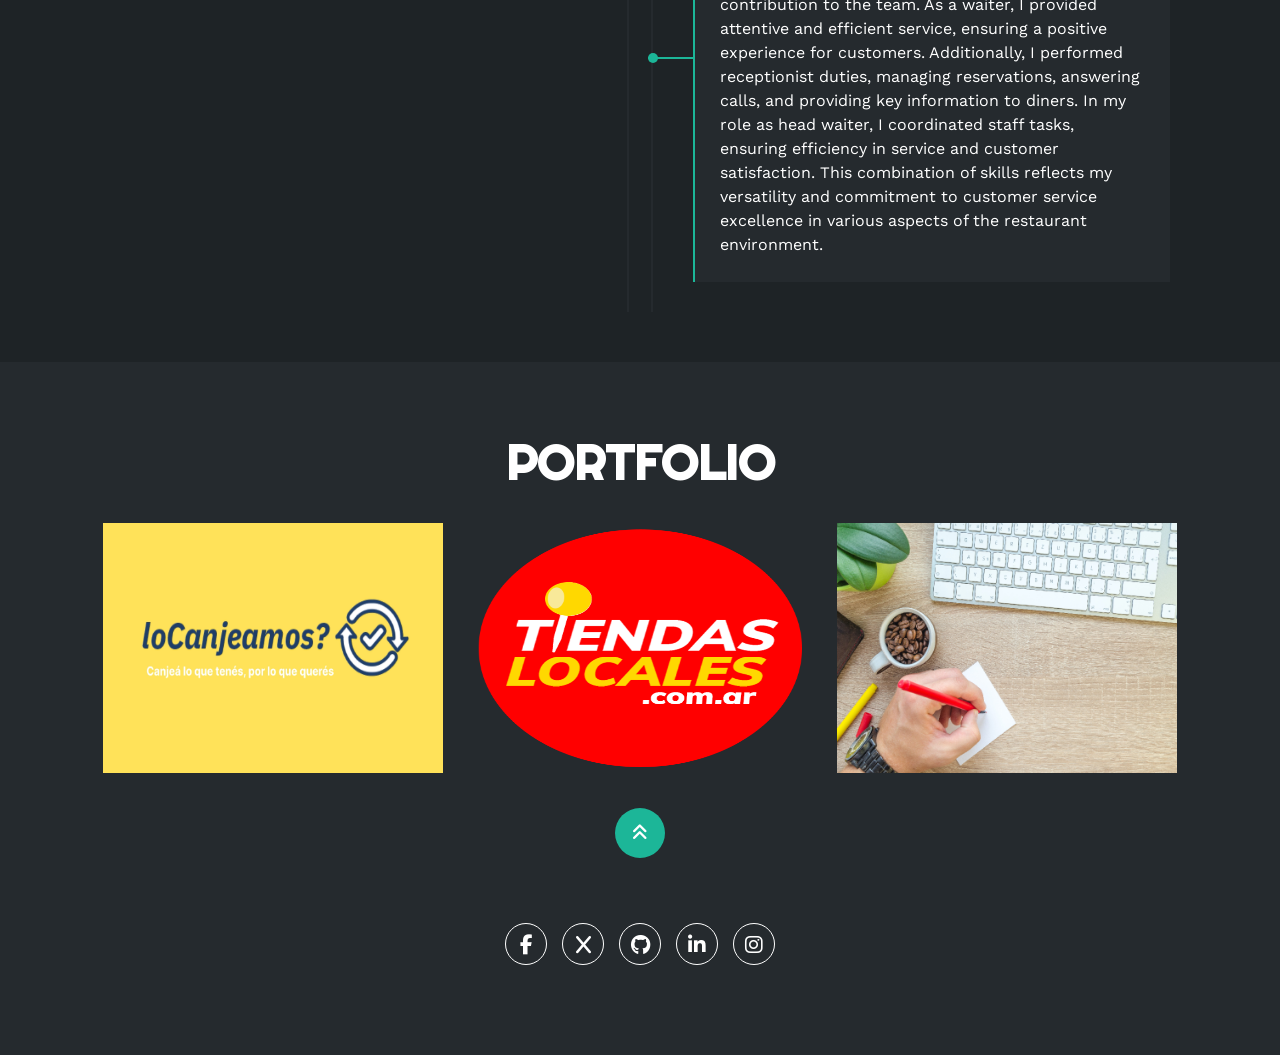
==== commit 6b2dd0b6: "adds" ====
--- a/index.html
+++ b/index.html
@@ -4,6 +4,7 @@
     <meta charset="UTF-8" />
     <meta http-equiv="X-UA-Compatible" content="IE=edge" />
     <meta name="viewport" content="width=device-width, initial-scale=1.0" />
+    <link rel="shortcut icon" type="image/png" href="./img/favicon.jpeg"/>
     <link
       rel="stylesheet"
       href="https://cdnjs.cloudflare.com/ajax/libs/font-awesome/6.1.2/css/all.min.css"
@@ -11,7 +12,7 @@
       crossorigin="anonymous"
       referrerpolicy="no-referrer"
     />
-    <title>Portfolio</title>
+    <title>Carlos Klema portfolio</title>
     <link rel="stylesheet" href="estilo.css" />
   </head>
   <body>
@@ -71,8 +72,8 @@
       <div class="contenido-seccion">
         <h2>About me</h2>
         <p>
-          <span>Hi there, I'm Charly Klema.</span> A passionate Full Stack
-          Developer Jr. with expertise in JavaScript, React, Redux, Node.js,
+          <span>Hi there, I'm Charly Klema.</span> A passionate Full Stack Web
+          Developer with expertise in JavaScript, React, Redux, Node.js,
           PostgreSQL, Sequelize, Express, and Socket.io. My adaptability and
           persistent focus combine with effective communication skills, ensuring
           outstanding performance in innovative technological projects. Ready to
@@ -90,7 +91,7 @@
               </li>
               <li>
                 <strong>Phone</strong>
-                (+54) 3541 695544
+                (+54) 3541 695544 / (+55) 48 9927-5501
               </li>
               <li>
                 <strong>Email</strong>
@@ -146,7 +147,10 @@
             </div>
           </div>
         </div>
-        <a href="documents/CV-Carlos-Klema.pdf" download="CV-Carlos-Klema">
+        <a
+          href="documents/CV-CarlosKlema-SPANISH.pdf"
+          download="CV-CarlosKlema-SPANISH"
+        >
           <button>
             Download CV in Spanish <i class="fa-solid fa-download"></i>
             <span class="overlay"></span>
@@ -176,23 +180,31 @@
               <span>Javascript</span>
               <div class="barra-skill">
                 <div class="progreso">
+                  <span>76%</span>
+                </div>
+              </div>
+            </div>
+            <div class="skill">
+              <span>Java</span>
+              <div class="barra-skill">
+                <div class="progreso">
+                  <span>40%</span>
+                </div>
+              </div>
+            </div>
+            <div class="skill">
+              <span>HTML/XML & CSS</span>
+              <div class="barra-skill">
+                <div class="progreso">
                   <span>75%</span>
                 </div>
               </div>
             </div>
             <div class="skill">
-              <span>HTML & CSS</span>
-              <div class="barra-skill">
-                <div class="progreso">
-                  <span>66%</span>
-                </div>
-              </div>
-            </div>
-            <div class="skill">
               <span>React-Redux</span>
               <div class="barra-skill">
                 <div class="progreso">
-                  <span>72%</span>
+                  <span>75%</span>
                 </div>
               </div>
             </div>
@@ -200,7 +212,7 @@
               <span>Node.js-Express</span>
               <div class="barra-skill">
                 <div class="progreso">
-                  <span>84%</span>
+                  <span>85%</span>
                 </div>
               </div>
             </div>
@@ -208,11 +220,20 @@
               <span>PostgreSQL-Sequelize</span>
               <div class="barra-skill">
                 <div class="progreso">
-                  <span>80%</span>
-                </div>
-              </div>
-            </div>
-          </div>
+                  <span>82%</span>
+                </div>
+              </div>
+            </div>
+            <div class="skill">
+              <span>WebSockets</span>
+              <div class="barra-skill">
+                <div class="progreso">
+                  <span>70%</span>
+                </div>
+              </div>
+            </div>
+          </div>
+
           <!-- Professional Skills -->
           <div class="col">
             <h3>Professional Skills</h3>
@@ -220,7 +241,7 @@
               <span>Comunication</span>
               <div class="barra-skill">
                 <div class="progreso">
-                  <span>80%</span>
+                  <span>79%</span>
                 </div>
               </div>
             </div>
@@ -228,7 +249,7 @@
               <span>Team work</span>
               <div class="barra-skill">
                 <div class="progreso">
-                  <span>70%</span>
+                  <span>73%</span>
                 </div>
               </div>
             </div>
@@ -236,7 +257,7 @@
               <span>Creativity</span>
               <div class="barra-skill">
                 <div class="progreso">
-                  <span>65%</span>
+                  <span>85%</span>
                 </div>
               </div>
             </div>
@@ -317,6 +338,22 @@
           <div class="col derecha">
             <h3>Work experiences</h3>
             <div class="item der">
+              <h4>Full Stack Web Developer</h4>
+              <span class="casa">Freelance (Pizzeria Web "SanCayetano")</span>
+              <span class="fecha">Feb. 2024 - In process</span>
+              <p>
+                Informational SPA about all the products offered by a famous pizzeria in my hometown and general information about it.<br />
+                <br />
+                <strong>Challenges and Responsibilities:</strong><br />                <br />
+                Learn new technologies like Angular and Photoshop<br />
+                Create a list of all products, categorize them, and display the ordered information on the page.<br />
+                Create or modificate all the images on the site.
+              </p>
+              <div class="conectord">
+                <div class="circulod"></div>
+              </div>
+            </div>
+            <div class="item der">
               <h4>Full Stack Developer</h4>
               <span class="casa">Freelance (tiendasLocales)</span>
               <span class="fecha">Dec. 2023 - In process</span>
@@ -329,7 +366,7 @@
                 merchants, emulating the experience of an online shopping
                 dedicated to the community.<br />
                 <br />
-                Challenges and Responsibilities:<br>
+                <strong>Challenges and Responsibilities:</strong><br />
                 <br />
                 CRUD of Models in the Database with their routes and
                 controllers.<br />
@@ -347,7 +384,7 @@
             </div>
             <div class="item der">
               <h4>Full Stack Developer</h4>
-              <span class="casa">HENRY</span>
+              <span class="casa">HENRY (final proyect)</span>
               <span class="fecha">Oct. 2023 - In process</span>
               <p>
                 I actively participated in a collaborative team with the aim of
@@ -357,7 +394,7 @@
                 Application (SPA) in the format of a Progressive Web App
                 (PWA).<br />
                 <br />
-                My contributions included:<br>
+                <strong>Challenges and Responsibilities:</strong><br />
                 <br />
                 Chat system with Socket.io.<br />
                 InApp notifications with Socket.io.<br />
@@ -437,7 +474,7 @@
                 ></a>
                 <div class="opciones-divider"></div>
                 <a
-                  href="https://www.otrositio.com"
+                  href="https://locanjeamos.com.ar/#/login"
                   target="_blank"
                   class="boton-opcion"
                   >Sitio web<i class="fa-solid fa-arrows-rotate"></i
@@ -446,18 +483,51 @@
             </div>
           </div>
 
-          <div class="proyecto">
-            <img src="img/p2.jpg" alt="" />
-            <div class="overlay">
-              <h3>Diseño Creativo</h3>
-              <p>Fotografía</p>
-            </div>
-          </div>
-          <div class="proyecto">
+          <div class="proyecto" id="proyecto2">
+            <img src="img/p2.png" alt="" />
+            <div class="overlay" onclick="mostrarOpciones('proyecto2')">
+              <h3>TiendasLocales</h3>
+              <h4>Web App</h4>
+              <p>Haz click para abrir</p>
+              <div id="opcionesProyecto2" class="opciones">
+                <a
+                  href="https://github.com/maxivalli/TiendasLocales"
+                  target="_blank"
+                  class="boton-opcion"
+                  >GitHub<i class="fa-brands fa-github"></i
+                ></a>
+                <div class="opciones-divider"></div>
+                <a
+                  href="https://www.tiendaslocales.com.ar/"
+                  target="_blank"
+                  class="boton-opcion"
+                  >Sitio web<i class="fa-solid fa-arrows-rotate"></i
+                ></a>
+              </div>
+            </div>
+          </div>
+
+          <div class="proyecto" id="proyecto3">
             <img src="img/p3.jpg" alt="" />
-            <div class="overlay">
-              <h3>Diseño Creativo</h3>
-              <p>Fotografía</p>
+            <div class="overlay" onclick="mostrarOpciones('proyecto3')">
+              <h3>Pizzeria San Cayetano</h3>
+              <h4>Web Page</h4>
+              <p>Haz click para abrir</p>
+              <div id="opcionesProyecto2" class="opciones">
+                <a
+                  href="https://github.com/DoutNik/San-Cayetano-Web"
+                  target="_blank"
+                  class="boton-opcion"
+                  >GitHub<i class="fa-brands fa-github"></i
+                ></a>
+                <div class="opciones-divider"></div>
+                <a
+                  href=""
+                  target="_blank"
+                  class="boton-opcion"
+                  >Sitio web<i class="fa-solid fa-arrows-rotate"></i
+                ></a>
+              </div>
             </div>
           </div>
         </div>
@@ -493,7 +563,7 @@
           .getElementById(proyectoId)
           .querySelector(".opciones");
         opciones.style.display =
-          opciones.style.display === "none" ? "flex" : "none";
+          opciones.style.display === "flex" ? "none" : "flex";
       }
     </script>
     <script src="script.js"></script>
--- a/estilo.css
+++ b/estilo.css
@@ -69,6 +69,7 @@
     padding: 20px;
     background-color: #1e2326;
     max-width: 350px;
+    height: 500px;
     margin: auto;
     text-align: center;
     border-radius: 40px;
@@ -212,7 +213,7 @@
 .sobremi button:hover .overlay{
     width: 100%;
 }
-/* SECCION S K I L L S */
+/* ---------------------------------------------------------------------SECCION S K I L L S */
 .skills{
     background-color: #252A2E;
     color: #fff;
@@ -279,43 +280,60 @@
 }
 @keyframes javascript {
     0%{width: 0%;}
+    100%{width: 76%;}
+}
+
+.skills .skill .java{
+    width: 0%;
+    animation: 2s java forwards;
+}
+@keyframes java {
+    0%{width: 0%;}
+    100%{width: 40%;}
+}
+
+.skills .skill .htmlcss{
+    width: 0%;
+    animation: 2s htmlcss forwards;
+}
+@keyframes htmlcss {
+    0%{width: 0%;}
     100%{width: 75%;}
 }
 
-.skills .skill .htmlcss{
-    width: 0%;
-    animation: 2s htmlcss forwards;
-}
-@keyframes htmlcss {
-    0%{width: 0%;}
-    100%{width: 66%;}
-}
-
-.skills .skill .photoshop{
+.skills .skill .React-Redux{
     width: 0%;
     animation: 2s React-Redux forwards;
 }
 @keyframes React-Redux {
     0%{width: 0%;}
-    100%{width: 72%;}
-}
-
-.skills .skill .wordpress{
+    100%{width: 75%;}
+}
+
+.skills .skill .Nodejs-Express{
     width: 0%;
     animation: 2s Nodejs-Express forwards;
 }
 @keyframes Nodejs-Express {
     0%{width: 0%;}
-    100%{width: 84%;}
-}
-
-.skills .skill .drupal{
+    100%{width: 85%;}
+}
+
+.skills .skill .PostgreSQL-Sequelize{
     width: 0%;
     animation: 2s PostgreSQL-Sequelize forwards;
 }
 @keyframes PostgreSQL-Sequelize {
     0%{width: 0%;}
-    100%{width: 80%;}
+    100%{width: 82%;}
+}
+.skills .skill .WebSockets{
+    width: 0%;
+    animation: 2s WebSockets forwards;
+}
+@keyframes WebSockets {
+    0%{width: 0%;}
+    100%{width: 82%;}
 }
 
 .skills .skill .comunicacion{
@@ -324,7 +342,7 @@
 }
 @keyframes comunicacion {
     0%{width: 0%;}
-    100%{width: 80%;}
+    100%{width: 79%;}
 }
 
 .skills .skill .trabajo{
@@ -333,18 +351,18 @@
 }
 @keyframes trabajo {
     0%{width: 0%;}
+    100%{width: 73%;}
+}
+
+.skills .skill .creatividad{
+    width: 0%;
+    animation: 2s creatividad forwards;
+}
+@keyframes creatividad {
+    0%{width: 0%;}
     100%{width: 70%;}
 }
 
-.skills .skill .creatividad{
-    width: 0%;
-    animation: 2s creatividad forwards;
-}
-@keyframes creatividad {
-    0%{width: 0%;}
-    100%{width: 65%;}
-}
-
 .skills .skill .dedicacion{
     width: 0%;
     animation: 2s dedicacion forwards;
@@ -362,7 +380,7 @@
     0%{width: 0%;}
     100%{width: 90%;}
 }
-/* SECCION CURRICULUM */
+/* ----------------------------------------------------------------------SECCION CURRICULUM */
 .curriculum{
     background-color: #1e2326;
     color: #fff;
@@ -468,7 +486,7 @@
     position: relative;
     bottom: 4px;
 }
-/* SECCION PORTFOLIO */
+/* ----------------------------------------------------------------------SECCION PORTFOLIO */
 .portfolio{
     background-color: #252A2E;
     color: #fff;
@@ -492,7 +510,7 @@
 .portfolio .galeria .proyecto{
     position: relative;
     max-width: 340px;
-    height: fit-content;
+    max-height: 250px;
     margin: 10px;
     cursor: pointer;
     display: inline-block;
@@ -500,6 +518,7 @@
 }
 .portfolio .galeria .proyecto img{
     width: 100%;
+    height: 100%;
     display: block;
     z-index: 9999;
 }
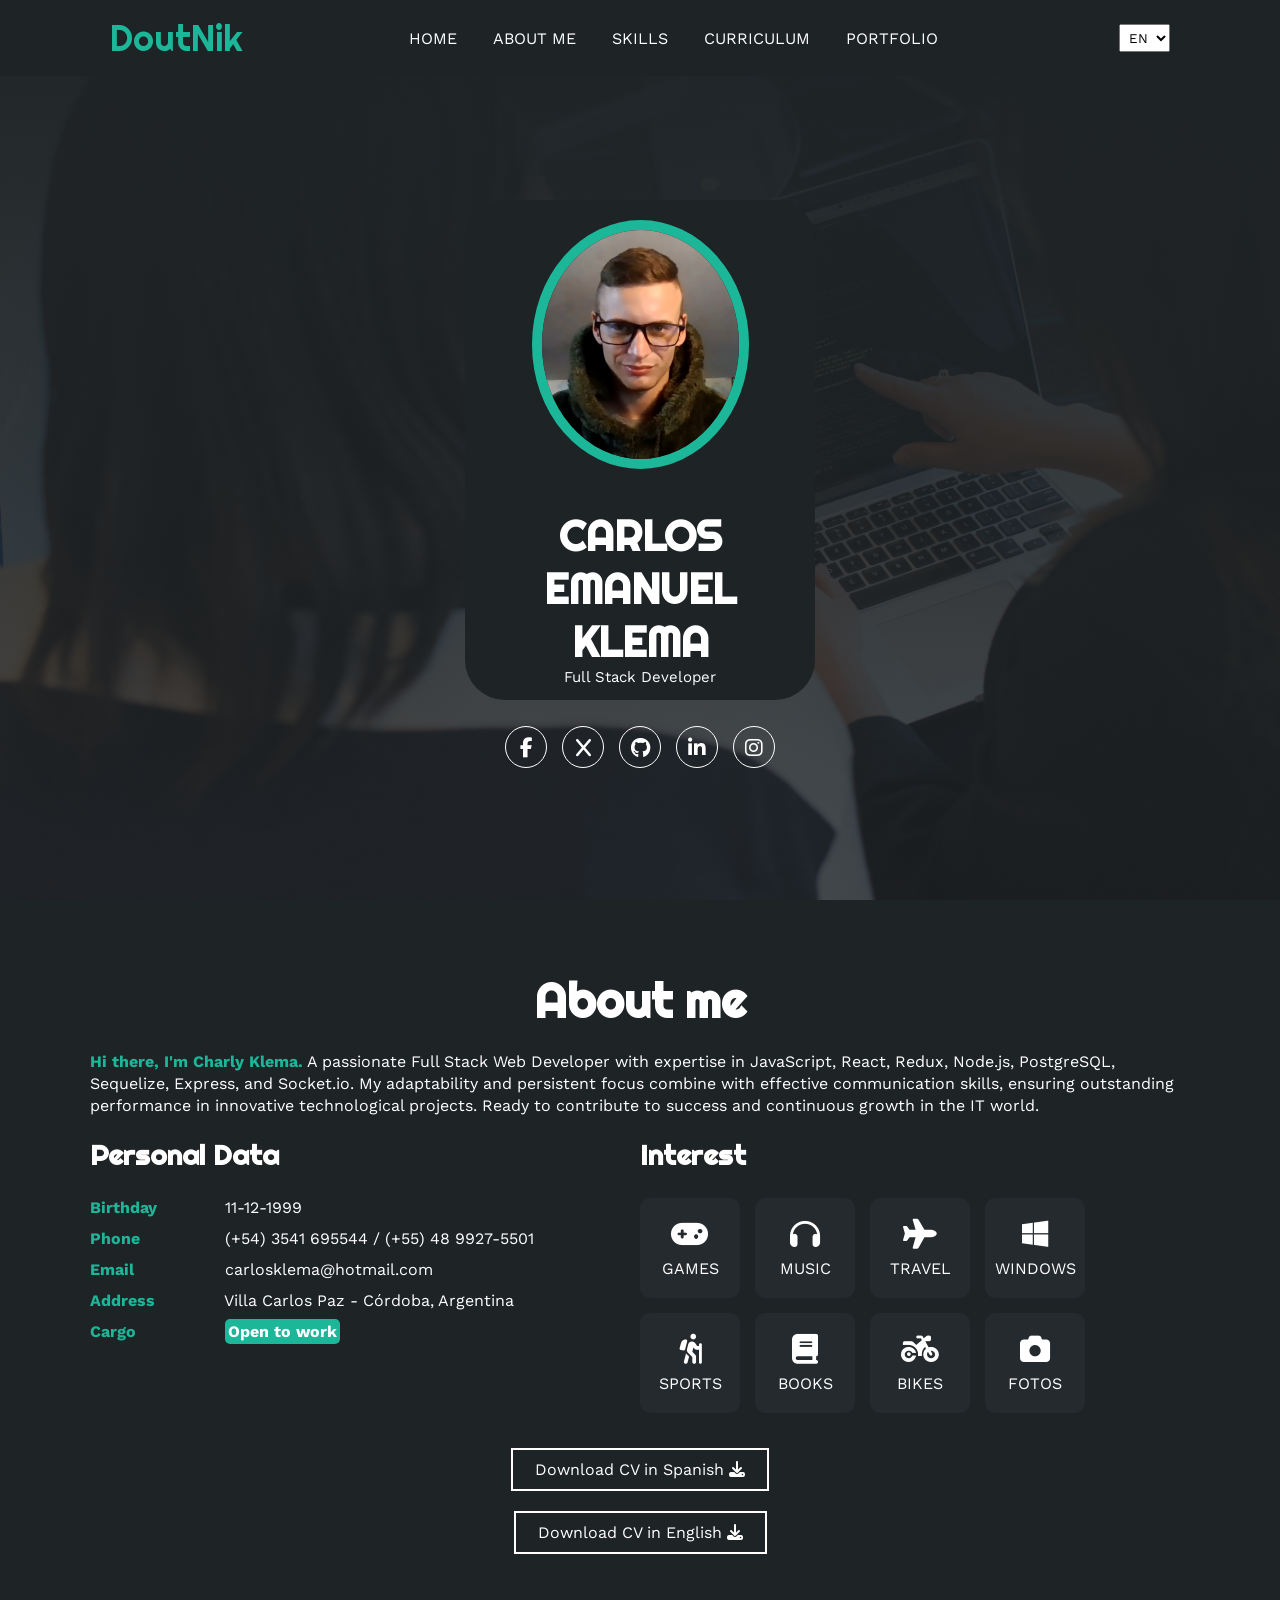
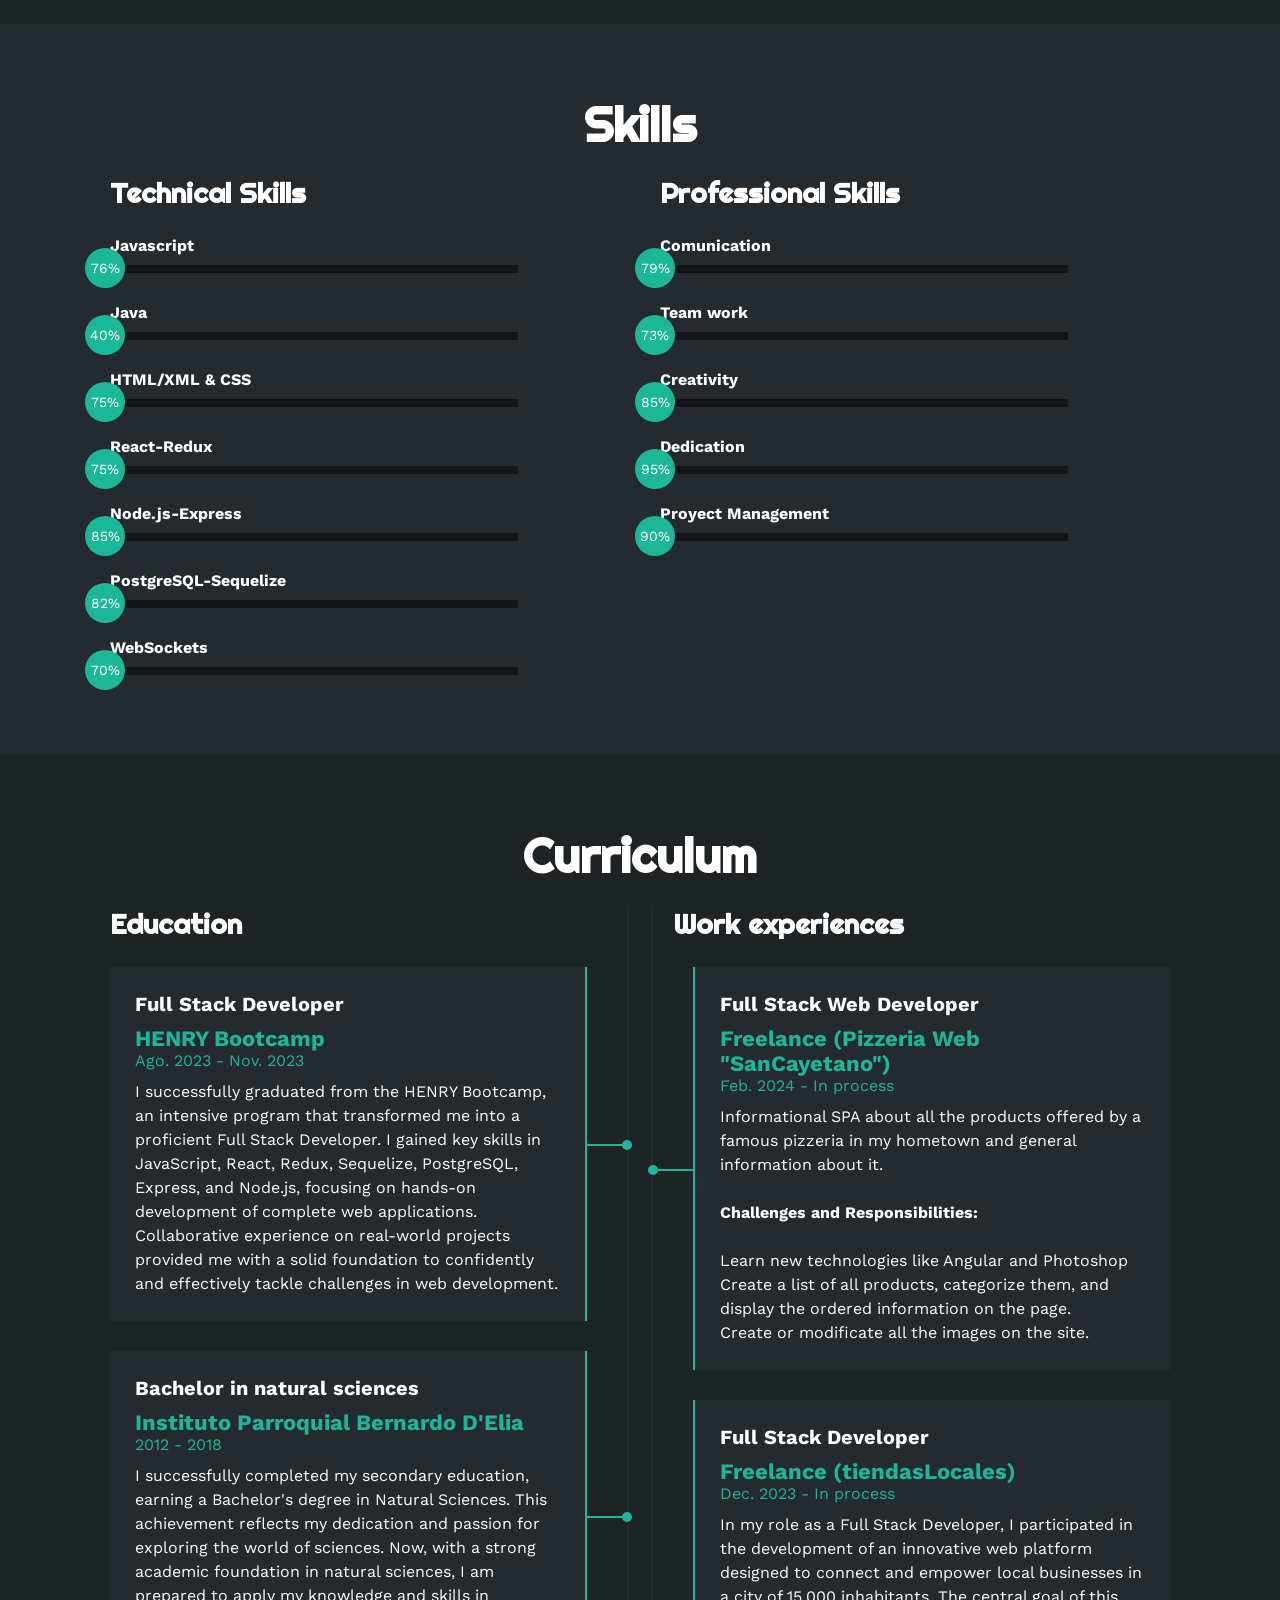
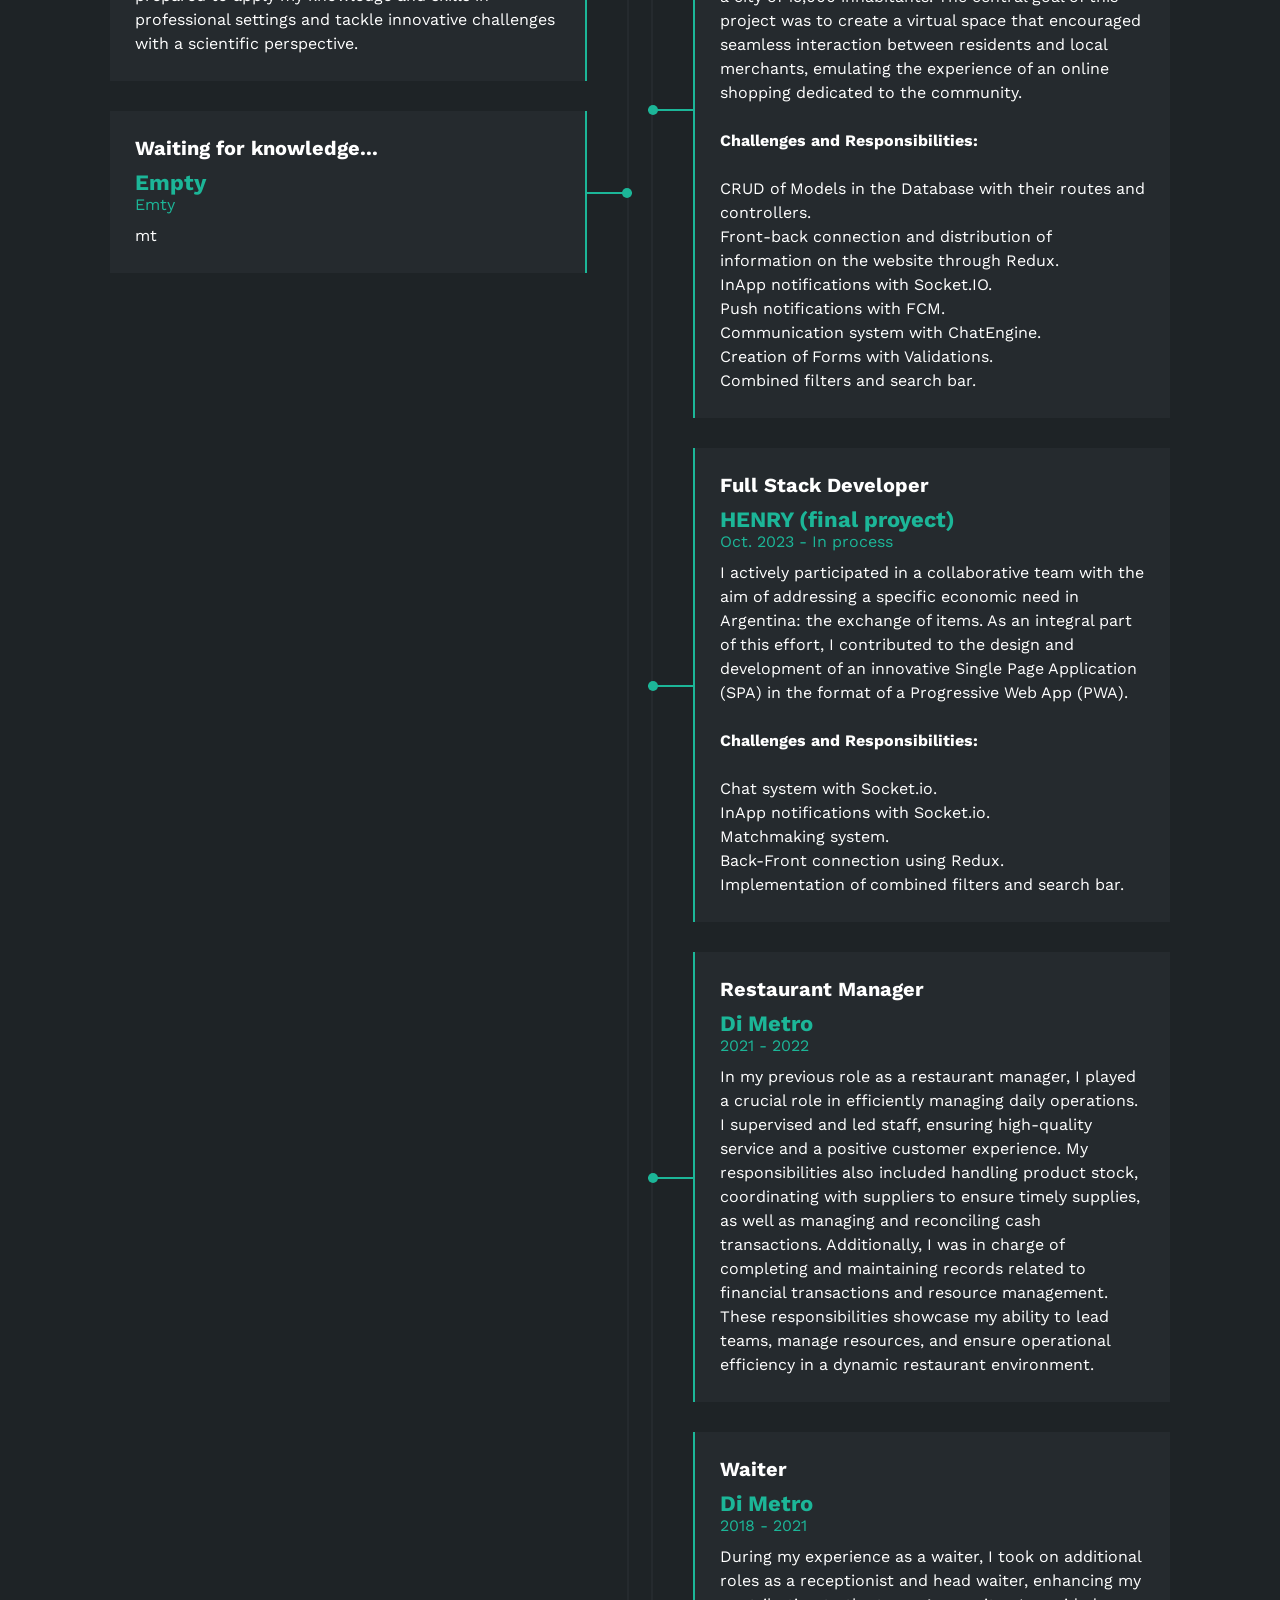
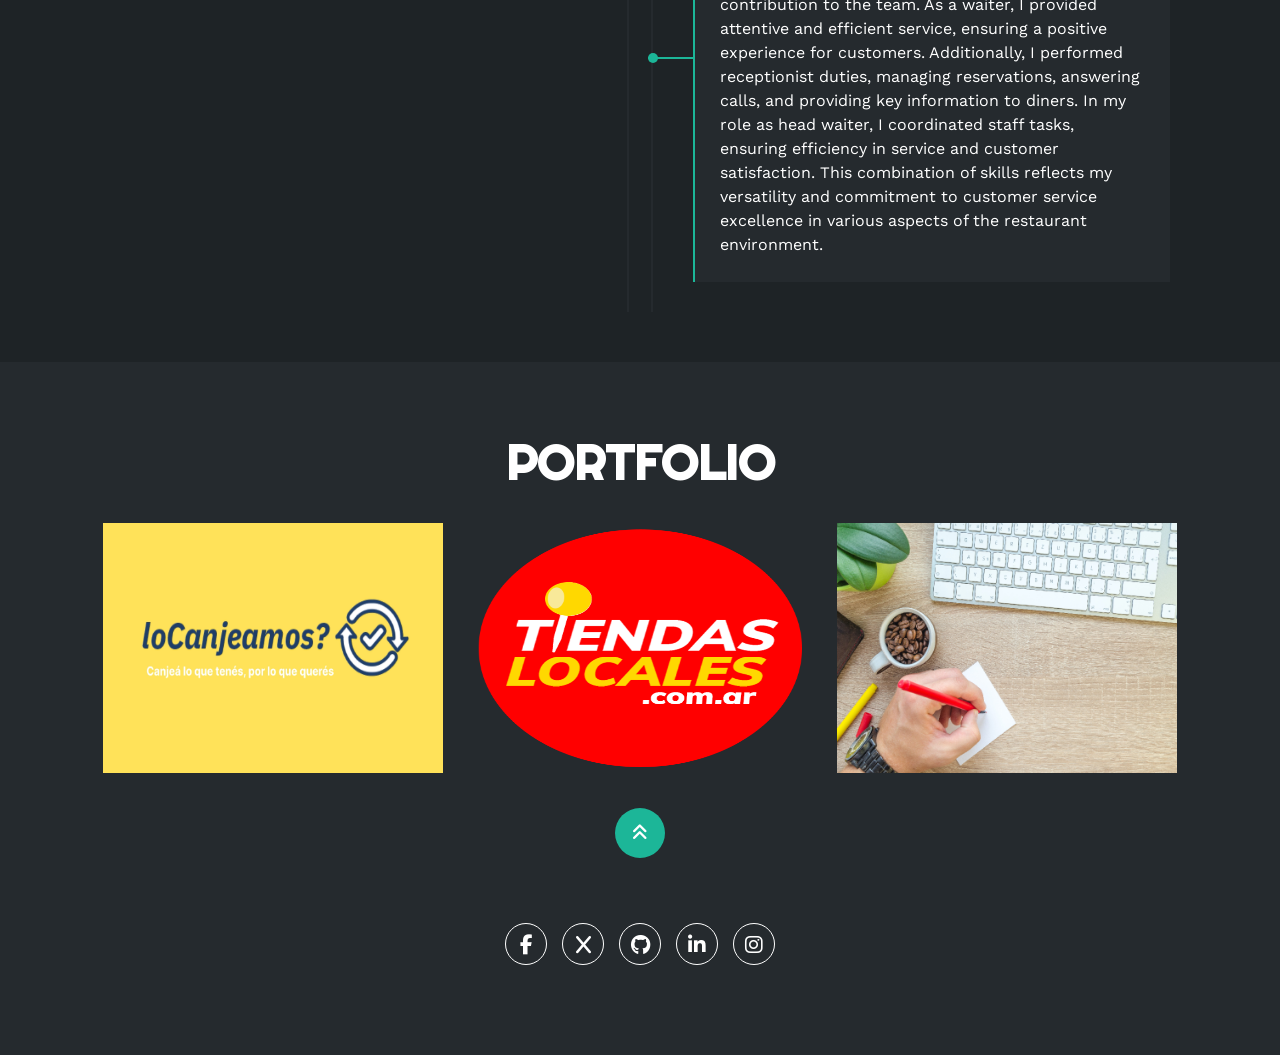
==== commit d9276674: "CV Translation "es"-"pt"" ====
--- a/index.html
+++ b/index.html
@@ -1,19 +1,20 @@
 <!DOCTYPE html>
+
 <html lang="es">
   <head>
-    <meta charset="UTF-8" />
-    <meta http-equiv="X-UA-Compatible" content="IE=edge" />
-    <meta name="viewport" content="width=device-width, initial-scale=1.0" />
-    <link rel="shortcut icon" type="image/png" href="./img/favicon.jpeg"/>
+    <meta charset="utf-8" />
+    <meta content="IE=edge" http-equiv="X-UA-Compatible" />
+    <meta content="width=device-width, initial-scale=1.0" name="viewport" />
+    <link href="./img/favicon.jpeg" rel="shortcut icon" type="image/png" />
     <link
-      rel="stylesheet"
+      crossorigin="anonymous"
       href="https://cdnjs.cloudflare.com/ajax/libs/font-awesome/6.1.2/css/all.min.css"
       integrity="sha512-1sCRPdkRXhBV2PBLUdRb4tMg1w2YPf37qatUFeS7zlBy7jJI8Lf4VHwWfZZfpXtYSLy85pkm9GaYVYMfw5BC1A=="
-      crossorigin="anonymous"
       referrerpolicy="no-referrer"
+      rel="stylesheet"
     />
     <title>Carlos Klema portfolio</title>
-    <link rel="stylesheet" href="estilo.css" />
+    <link href="estilo.css" rel="stylesheet" />
   </head>
   <body>
     <!-- MENU ENCABEZADO -->
@@ -24,26 +25,55 @@
         </div>
         <nav id="nav">
           <ul>
-            <li><a href="#inicio" onclick="seleccionar()">HOME</a></li>
-            <li><a href="#sobremi" onclick="seleccionar()">ABOUT ME</a></li>
-            <li><a href="#skills" onclick="seleccionar()">SKILLS</a></li>
             <li>
-              <a href="#curriculum" onclick="seleccionar()">CURRICULUM</a>
+              <a data-i18n="home" href="#inicio" onclick="seleccionar()"
+                >HOME</a
+              >
             </li>
-            <li><a href="#portfolio" onclick="seleccionar()">PORTFOLIO</a></li>
+            <li>
+              <a data-i18n="about_me" href="#sobremi" onclick="seleccionar()"
+                >ABOUT ME</a
+              >
+            </li>
+            <li>
+              <a data-i18n="skills" href="#skills" onclick="seleccionar()"
+                >SKILLS</a
+              >
+            </li>
+            <li>
+              <a
+                data-i18n="curriculum"
+                href="#curriculum"
+                onclick="seleccionar()"
+                >CURRICULUM</a
+              >
+            </li>
+            <li>
+              <a data-i18n="portfolio" href="#portfolio" onclick="seleccionar()"
+                >PORTFOLIO</a
+              >
+            </li>
           </ul>
         </nav>
+        <select
+          id="languageSwitcher"
+          style="margin-left: 1rem; padding: 0.3rem"
+        >
+          <option value="en">EN</option>
+          <option value="es">ES</option>
+          <option value="pt">PT</option>
+        </select>
+
         <div class="nav-responsive" onclick="mostrarOcultarMenu()">
           <i class="fa-solid fa-bars"></i>
         </div>
       </header>
     </div>
-
     <!-- SECCION INICIO -->
-    <section id="inicio" class="inicio">
+    <section class="inicio" id="inicio">
       <div class="contenido-banner">
         <div class="contenedor-img">
-          <img src="img/hero.png" alt="" />
+          <img alt="" src="img/hero.png" />
         </div>
         <h1>CARLOS EMANUEL KLEMA</h1>
         <h2>Full Stack Developer</h2>
@@ -66,11 +96,10 @@
         </div>
       </div>
     </section>
-
     <!-- SECCION SOBRE MI -->
-    <section id="sobremi" class="sobremi">
+    <section class="sobremi" id="sobremi">
       <div class="contenido-seccion">
-        <h2>About me</h2>
+        <h2 data-i18n="about_me_title">About me</h2>
         <p>
           <span>Hi there, I'm Charly Klema.</span> A passionate Full Stack Web
           Developer with expertise in JavaScript, React, Redux, Node.js,
@@ -79,77 +108,75 @@
           outstanding performance in innovative technological projects. Ready to
           contribute to success and continuous growth in the IT world.
         </p>
-
         <div class="fila">
           <!-- datos personales -->
           <div class="col">
-            <h3>Personal Data</h3>
+            <h3 data-i18n="personal_data">Personal Data</h3>
             <ul>
               <li>
-                <strong>Birthday</strong>
+                <strong data-i18n="birthday">Birthday</strong>
                 11-12-1999
               </li>
               <li>
-                <strong>Phone</strong>
+                <strong data-i18n="phone">Phone</strong>
                 (+54) 3541 695544 / (+55) 48 9927-5501
               </li>
               <li>
-                <strong>Email</strong>
+                <strong data-i18n="email">Email</strong>
                 carlosklema@hotmail.com
               </li>
               <li>
-                <strong>Address</strong>
+                <strong data-i18n="address">Address</strong>
                 Villa Carlos Paz - Córdoba, Argentina
               </li>
               <li>
-                <strong>Cargo</strong>
-                <span>Open to work</span>
+                <strong data-i18n="position">Cargo</strong>
+                <span data-i18n="open_to_work">Open to work</span>
               </li>
             </ul>
           </div>
-
           <!-- intereses -->
           <div class="col">
-            <h3>Interest</h3>
+            <h3 data-i18n="interest">Interest</h3>
             <div class="contenedor-intereses">
               <div class="interes">
                 <i class="fa-solid fa-gamepad"></i>
-                <span>GAMES</span>
+                <span data-i18n="games">GAMES</span>
               </div>
               <div class="interes">
                 <i class="fa-solid fa-headphones"></i>
-                <span>MUSIC</span>
+                <span data-i18n="music">MUSIC</span>
               </div>
               <div class="interes">
                 <i class="fa-solid fa-plane"></i>
-                <span>TRAVEL</span>
+                <span data-i18n="travel">TRAVEL</span>
               </div>
               <div class="interes">
                 <i class="fa-brands fa-windows"></i>
-                <span>WINDOWS</span>
+                <span data-i18n="windows">WINDOWS</span>
               </div>
               <div class="interes">
                 <i class="fa-solid fa-person-hiking"></i>
-                <span>SPORTS</span>
+                <span data-i18n="sports">SPORTS</span>
               </div>
               <div class="interes">
                 <i class="fa-solid fa-book"></i>
-                <span>BOOKS</span>
+                <span data-i18n="books">BOOKS</span>
               </div>
               <div class="interes">
                 <i class="fa-solid fa-motorcycle"></i>
-                <span>BIKES</span>
+                <span data-i18n="bikes">BIKES</span>
               </div>
               <div class="interes">
                 <i class="fa-solid fa-camera"></i>
-                <span>FOTOS</span>
+                <span data-i18n="photos">FOTOS</span>
               </div>
             </div>
           </div>
         </div>
         <a
-          href="documents/CV-CarlosKlema-SPANISH.pdf"
           download="CV-CarlosKlema-SPANISH"
+          href="documents/CV-CarlosKlema_Español.pdf"
         >
           <button>
             Download CV in Spanish <i class="fa-solid fa-download"></i>
@@ -157,8 +184,8 @@
           </button>
         </a>
         <a
-          href="documents/CV-Carlos-Klema-English.docx"
           download="CV-Carlos-Klema-English"
+          href="documents/CV-CarlosKlema_English.pdf"
         >
           <button>
             Download CV in English <i class="fa-solid fa-download"></i>
@@ -167,7 +194,6 @@
         </a>
       </div>
     </section>
-
     <!-- SECCION SKILLS -->
     <section class="skills" id="skills">
       <div class="contenido-seccion">
@@ -193,7 +219,7 @@
               </div>
             </div>
             <div class="skill">
-              <span>HTML/XML & CSS</span>
+              <span>HTML/XML &amp; CSS</span>
               <div class="barra-skill">
                 <div class="progreso">
                   <span>75%</span>
@@ -233,7 +259,6 @@
               </div>
             </div>
           </div>
-
           <!-- Professional Skills -->
           <div class="col">
             <h3>Professional Skills</h3>
@@ -281,9 +306,8 @@
         </div>
       </div>
     </section>
-
     <!-- SECCION CURRICULUM -->
-    <section id="curriculum" class="curriculum">
+    <section class="curriculum" id="curriculum">
       <div class="contenido-seccion">
         <h2>Curriculum</h2>
         <div class="fila">
@@ -334,7 +358,6 @@
               </div>
             </div>
           </div>
-
           <div class="col derecha">
             <h3>Work experiences</h3>
             <div class="item der">
@@ -342,11 +365,14 @@
               <span class="casa">Freelance (Pizzeria Web "SanCayetano")</span>
               <span class="fecha">Feb. 2024 - In process</span>
               <p>
-                Informational SPA about all the products offered by a famous pizzeria in my hometown and general information about it.<br />
+                Informational SPA about all the products offered by a famous
+                pizzeria in my hometown and general information about it.<br />
                 <br />
-                <strong>Challenges and Responsibilities:</strong><br />                <br />
+                <strong>Challenges and Responsibilities:</strong><br />
+                <br />
                 Learn new technologies like Angular and Photoshop<br />
-                Create a list of all products, categorize them, and display the ordered information on the page.<br />
+                Create a list of all products, categorize them, and display the
+                ordered information on the page.<br />
                 Create or modificate all the images on the site.
               </p>
               <div class="conectord">
@@ -451,80 +477,74 @@
         </div>
       </div>
     </section>
-
     <!-- SECCION PORTFOLIO -->
-    <section id="portfolio" class="portfolio">
+    <section class="portfolio" id="portfolio">
       <div class="contenido-seccion">
         <h2>PORTFOLIO</h2>
         <div class="galeria">
           <div class="proyecto" id="proyecto1">
             <a href="#">
-              <img src="img/p1.jpg" alt="" />
+              <img alt="" src="img/p1.jpg" />
             </a>
             <div class="overlay" onclick="mostrarOpciones('proyecto1')">
               <h3>LoCanjeamos?</h3>
               <h4>Web App</h4>
               <p>Haz click para abrir</p>
-              <div id="opcionesProyecto1" class="opciones">
+              <div class="opciones" id="opcionesProyecto1">
                 <a
+                  class="boton-opcion"
                   href="https://github.com/SantinoMantineo/Lo-Canjeamos"
                   target="_blank"
-                  class="boton-opcion"
                   >GitHub<i class="fa-brands fa-github"></i
                 ></a>
                 <div class="opciones-divider"></div>
                 <a
+                  class="boton-opcion"
                   href="https://locanjeamos.com.ar/#/login"
                   target="_blank"
-                  class="boton-opcion"
                   >Sitio web<i class="fa-solid fa-arrows-rotate"></i
                 ></a>
               </div>
             </div>
           </div>
-
           <div class="proyecto" id="proyecto2">
-            <img src="img/p2.png" alt="" />
+            <img alt="" src="img/p2.png" />
             <div class="overlay" onclick="mostrarOpciones('proyecto2')">
               <h3>TiendasLocales</h3>
               <h4>Web App</h4>
               <p>Haz click para abrir</p>
-              <div id="opcionesProyecto2" class="opciones">
+              <div class="opciones" id="opcionesProyecto2">
                 <a
+                  class="boton-opcion"
                   href="https://github.com/maxivalli/TiendasLocales"
                   target="_blank"
-                  class="boton-opcion"
                   >GitHub<i class="fa-brands fa-github"></i
                 ></a>
                 <div class="opciones-divider"></div>
                 <a
+                  class="boton-opcion"
                   href="https://www.tiendaslocales.com.ar/"
                   target="_blank"
-                  class="boton-opcion"
                   >Sitio web<i class="fa-solid fa-arrows-rotate"></i
                 ></a>
               </div>
             </div>
           </div>
-
           <div class="proyecto" id="proyecto3">
-            <img src="img/p3.jpg" alt="" />
+            <img alt="" src="img/p3.jpg" />
             <div class="overlay" onclick="mostrarOpciones('proyecto3')">
               <h3>Pizzeria San Cayetano</h3>
               <h4>Web Page</h4>
               <p>Haz click para abrir</p>
-              <div id="opcionesProyecto2" class="opciones">
+              <div class="opciones" id="opcionesProyecto2">
                 <a
+                  class="boton-opcion"
                   href="https://github.com/DoutNik/San-Cayetano-Web"
                   target="_blank"
-                  class="boton-opcion"
                   >GitHub<i class="fa-brands fa-github"></i
                 ></a>
                 <div class="opciones-divider"></div>
-                <a
-                  href=""
-                  target="_blank"
-                  class="boton-opcion"
+                <a class="boton-opcion" href="" target="_blank"
                   >Sitio web<i class="fa-solid fa-arrows-rotate"></i
                 ></a>
               </div>
@@ -533,10 +553,9 @@
         </div>
       </div>
     </section>
-
     <!-- footer -->
     <footer>
-      <a href="#inicio" class="arriba">
+      <a class="arriba" href="#inicio">
         <i class="fa-solid fa-angles-up"></i>
       </a>
       <div class="redes">
@@ -567,5 +586,6 @@
       }
     </script>
     <script src="script.js"></script>
+    <script src="i18n.js"></script>
   </body>
 </html>
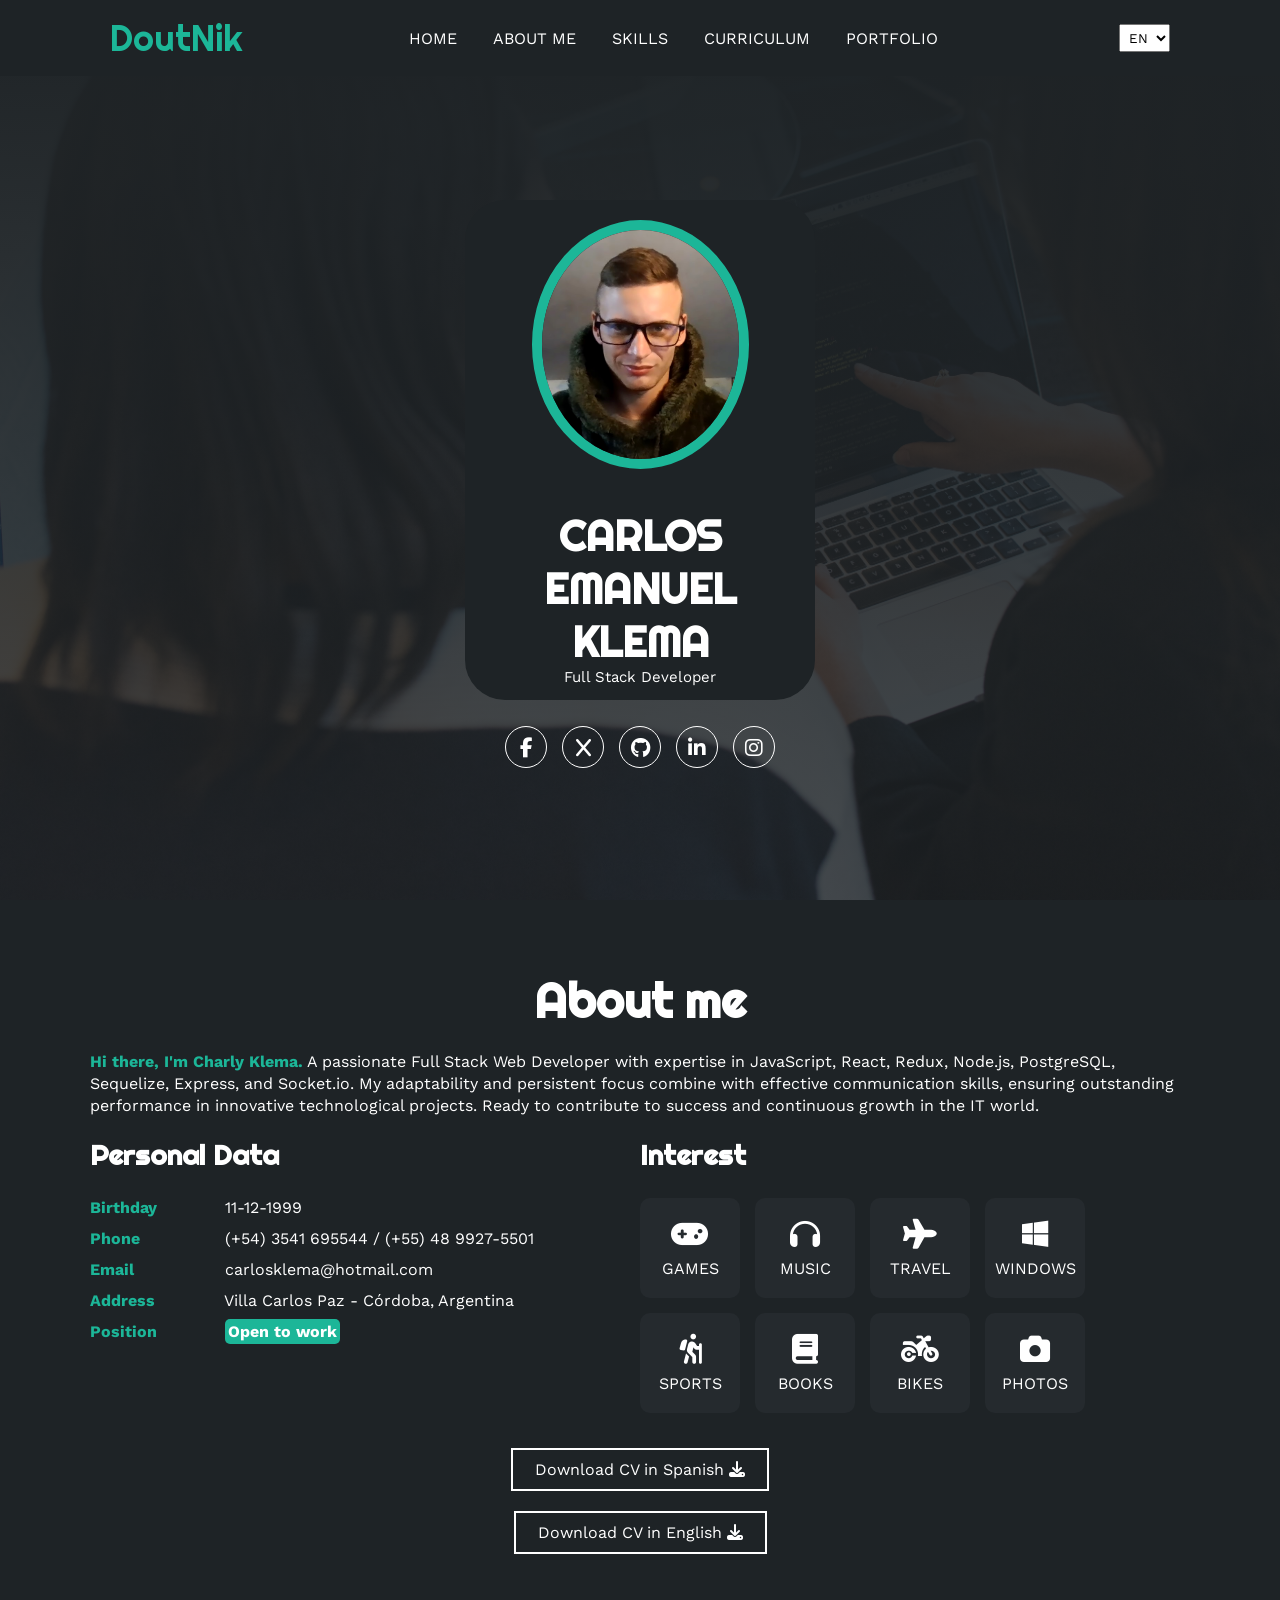
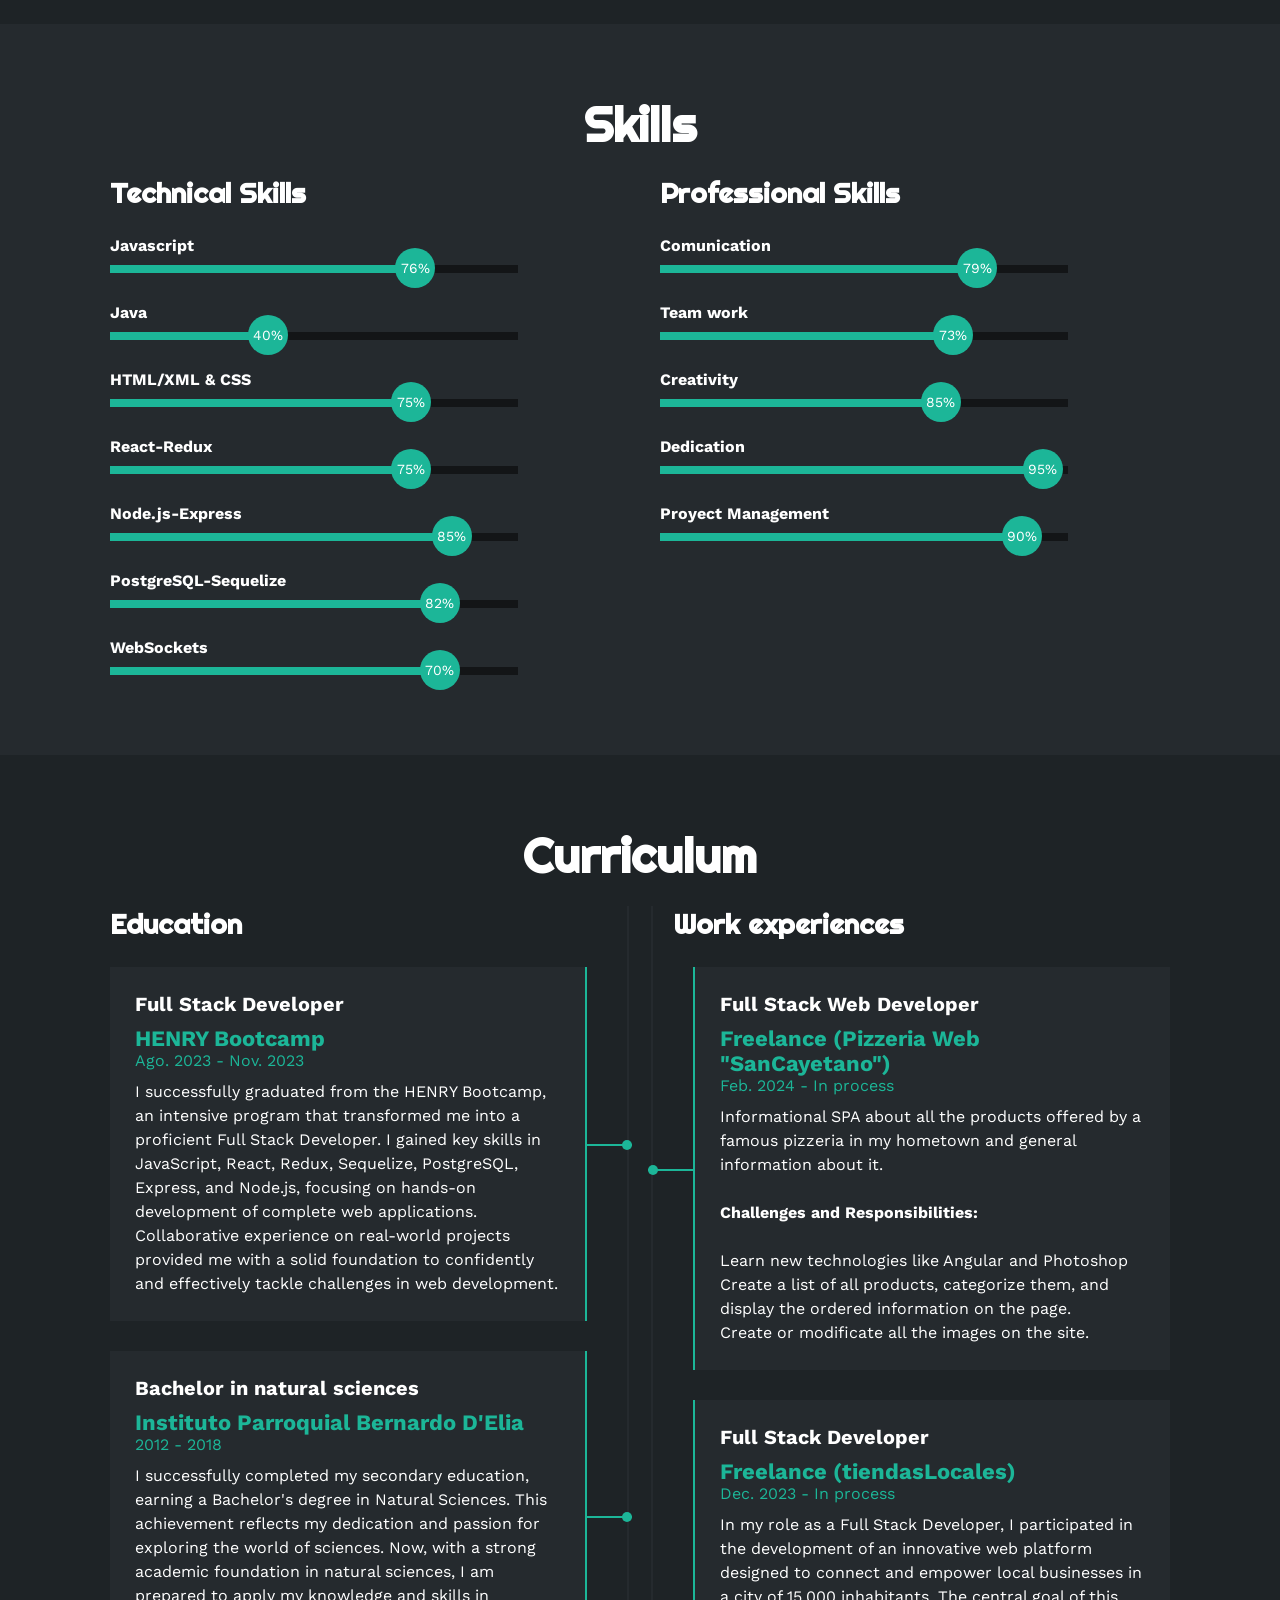
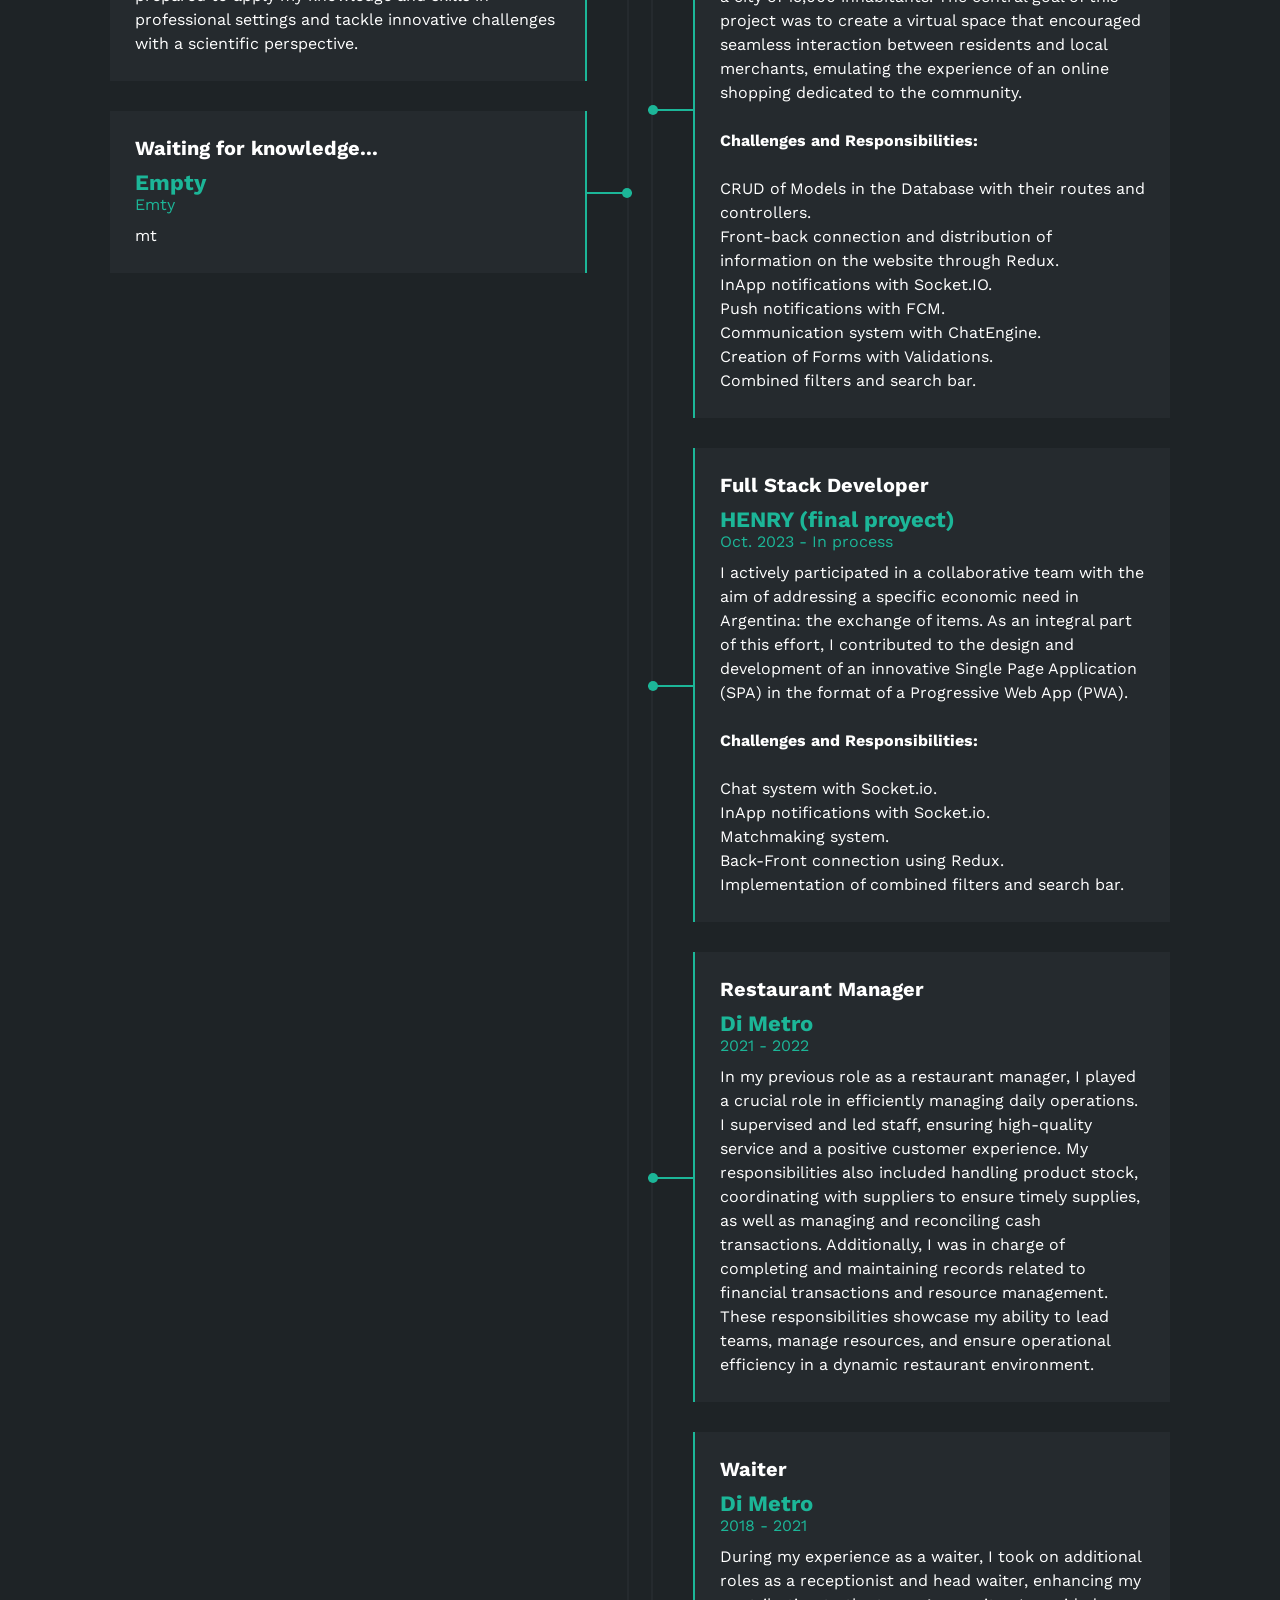
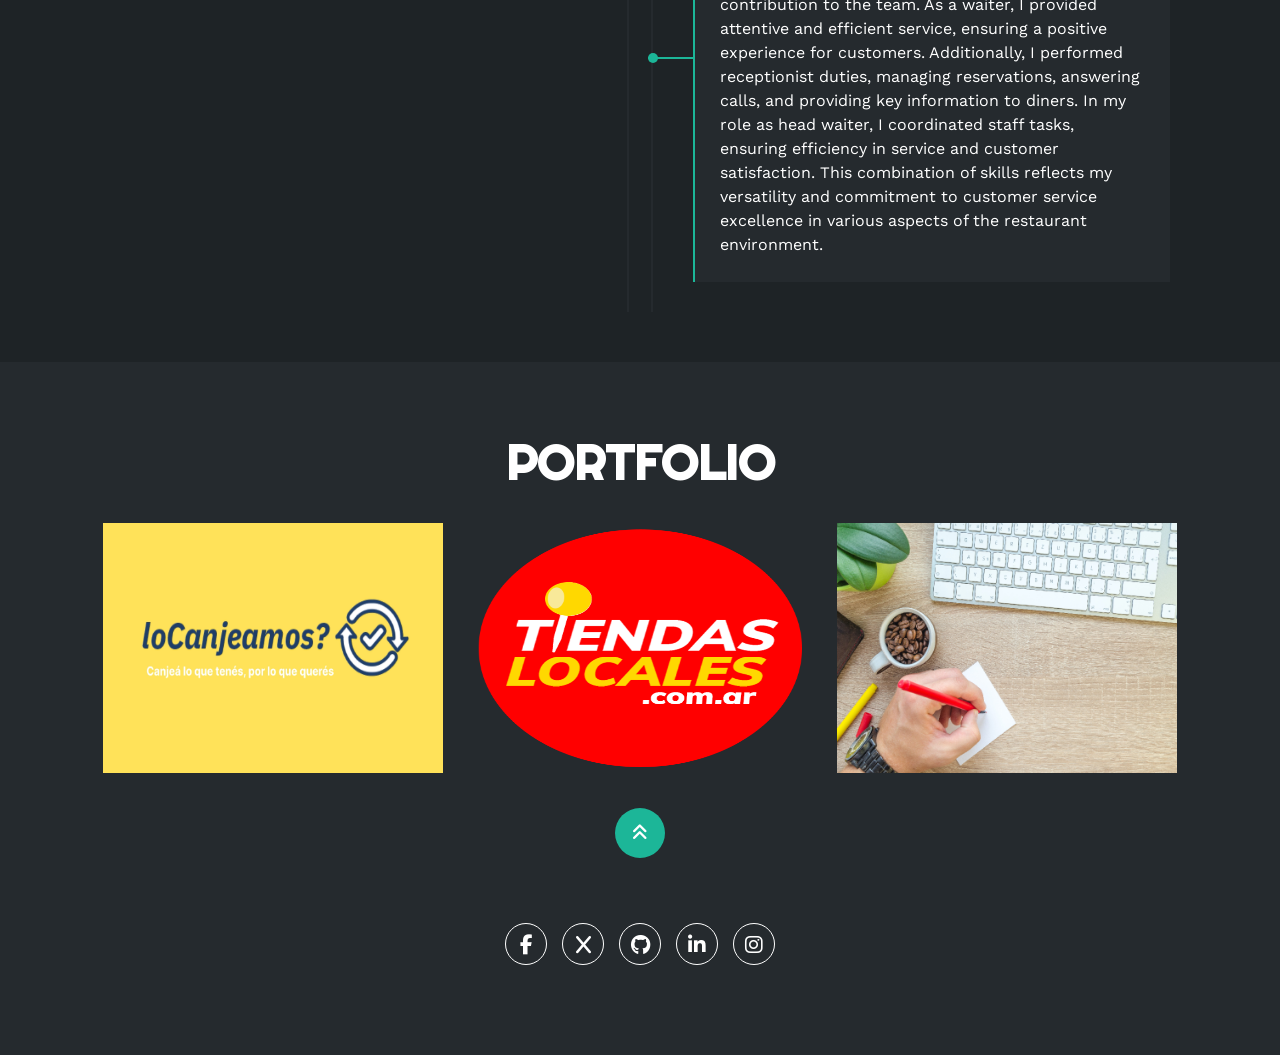
==== commit afd2fc99: "CV Translation, eliminacion de main.js y correccion de orden en los scripts" ====
--- a/index.html
+++ b/index.html
@@ -585,7 +585,8 @@
           opciones.style.display === "flex" ? "none" : "flex";
       }
     </script>
+    <script src="i18n.js"></script>
     <script src="script.js"></script>
-    <script src="i18n.js"></script>
+    
   </body>
 </html>
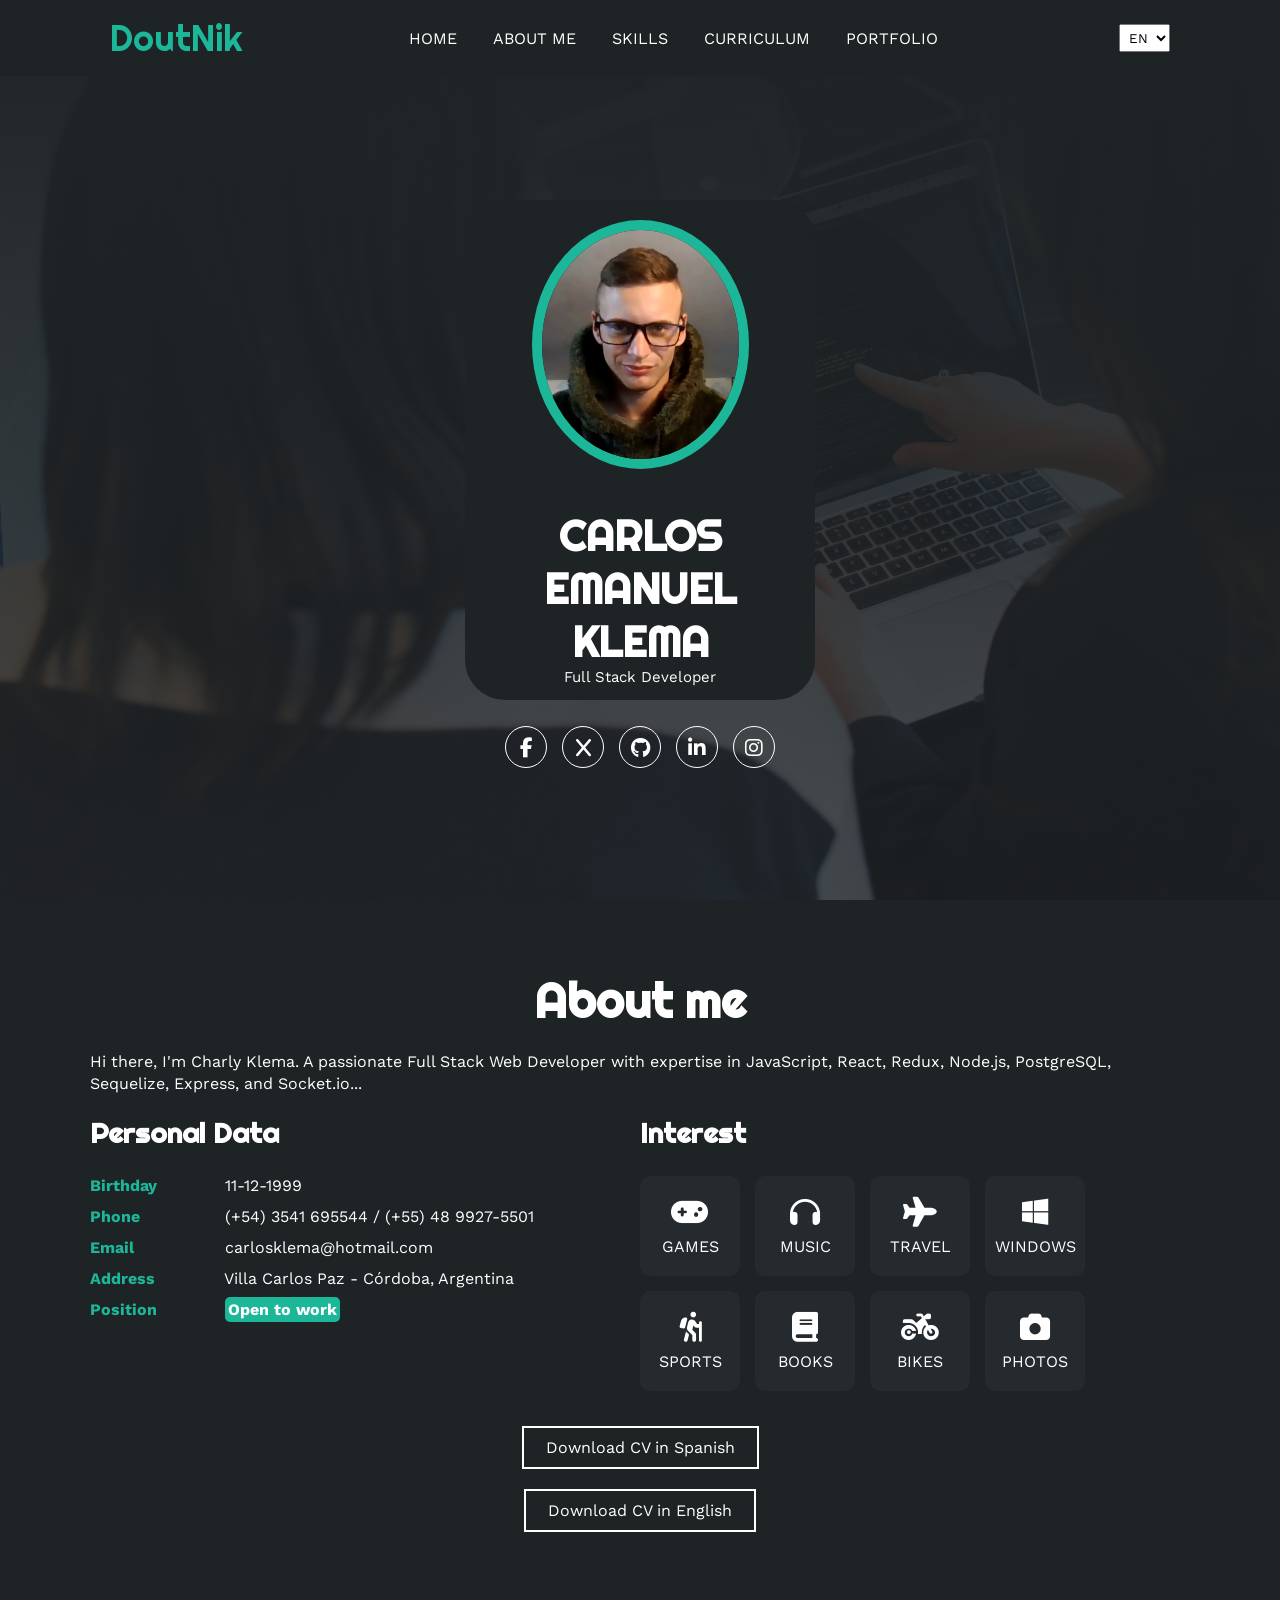
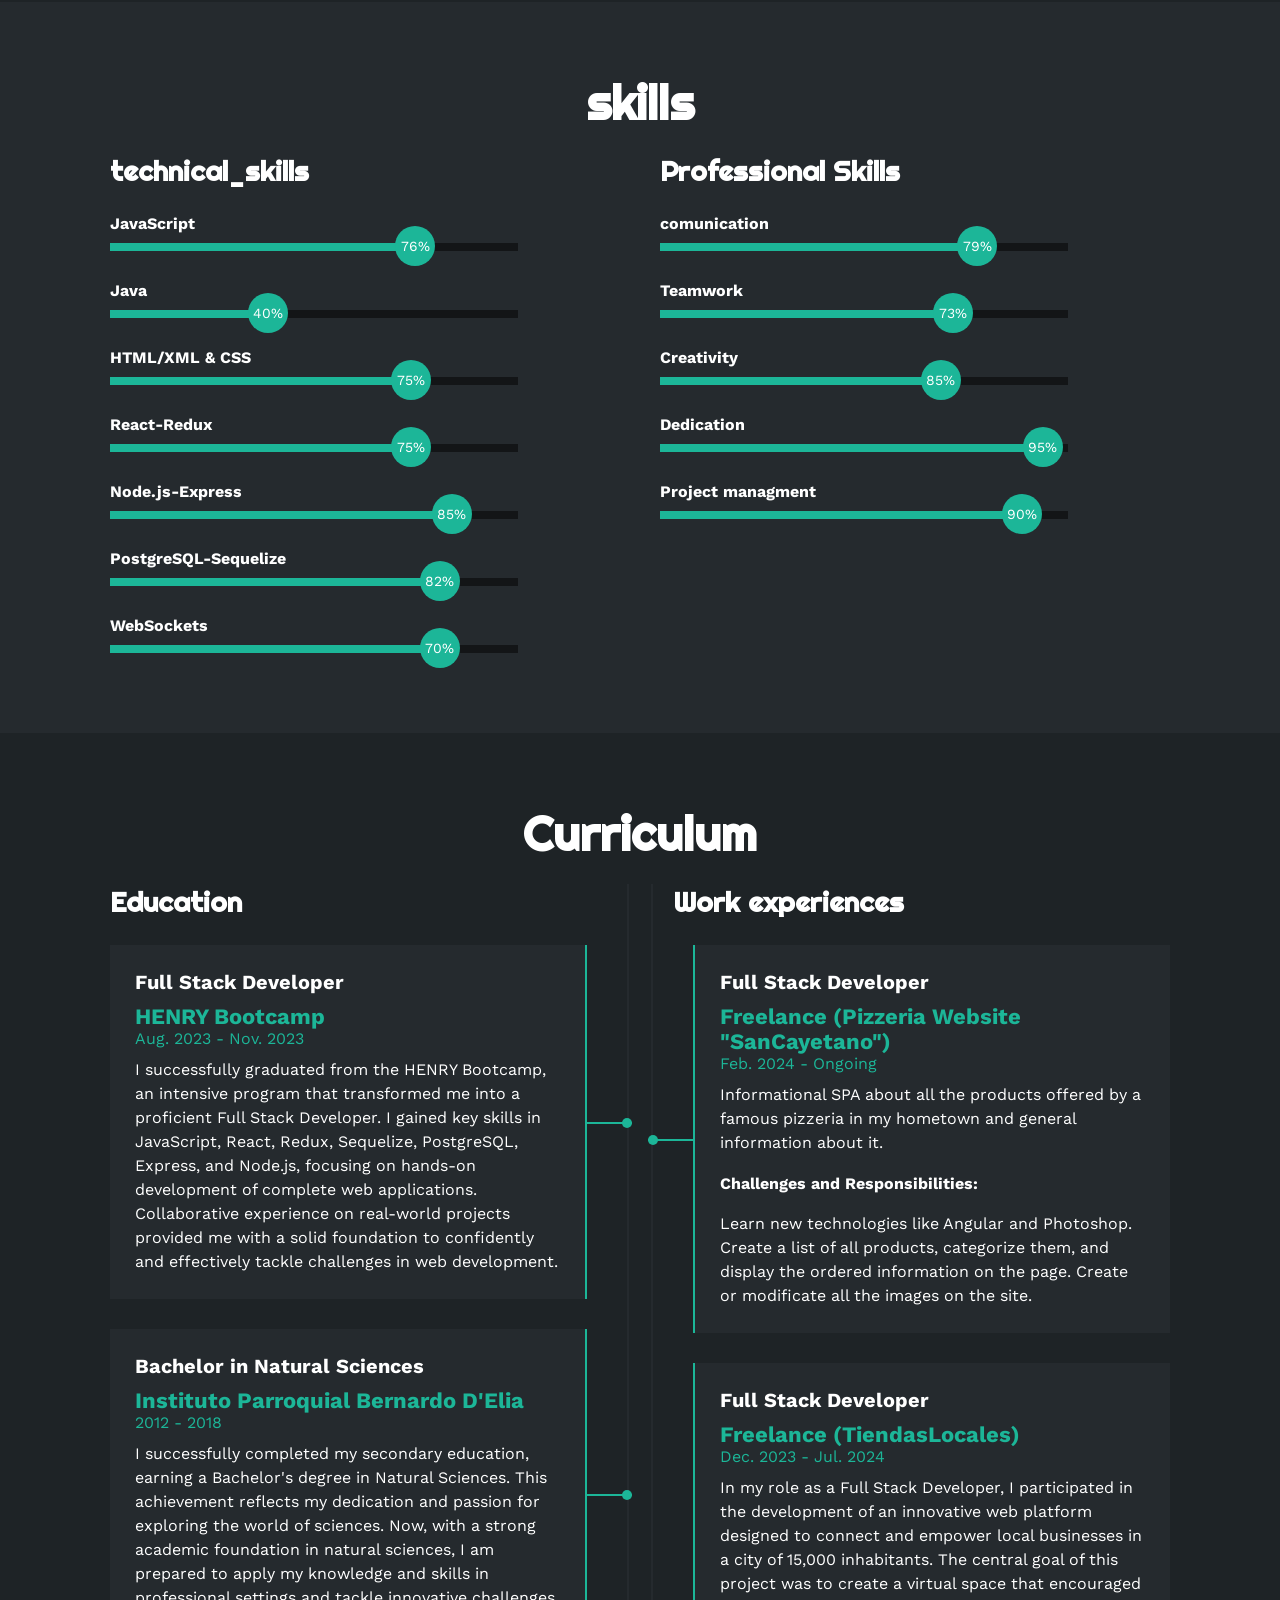
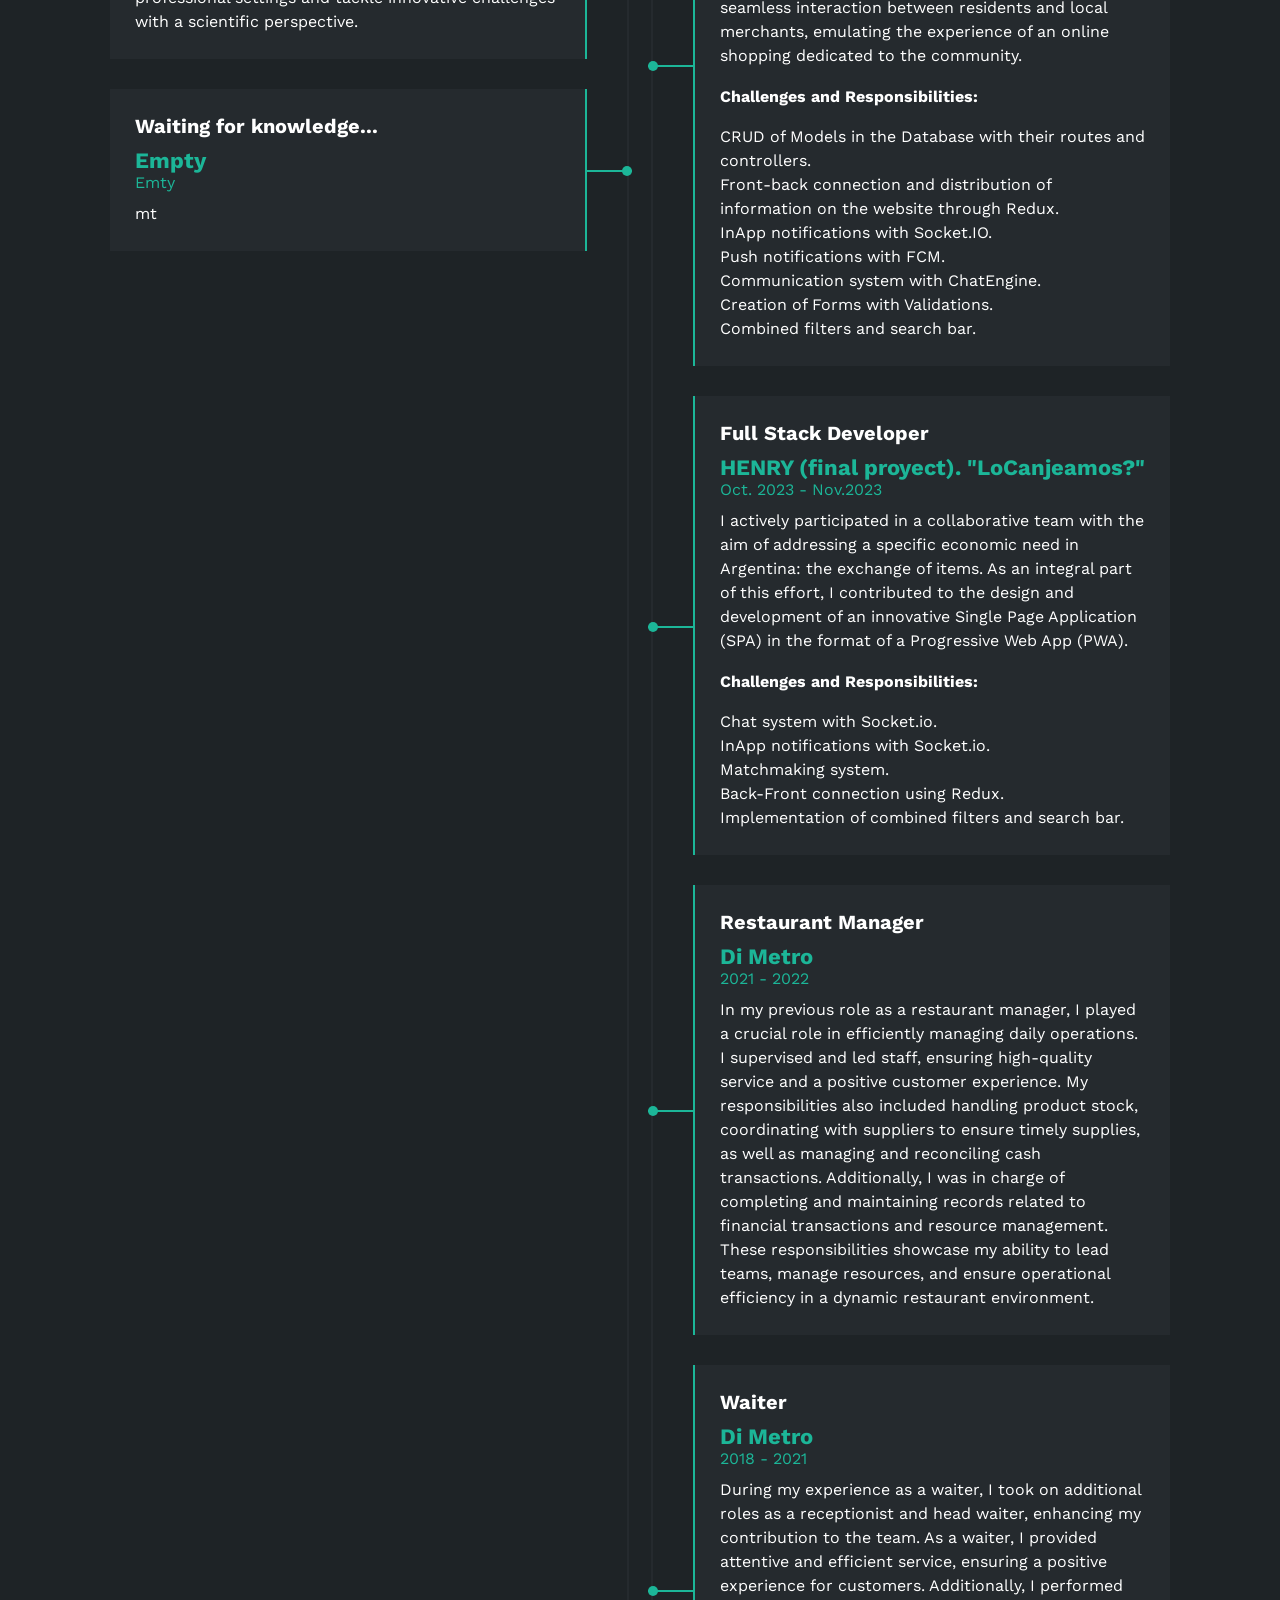
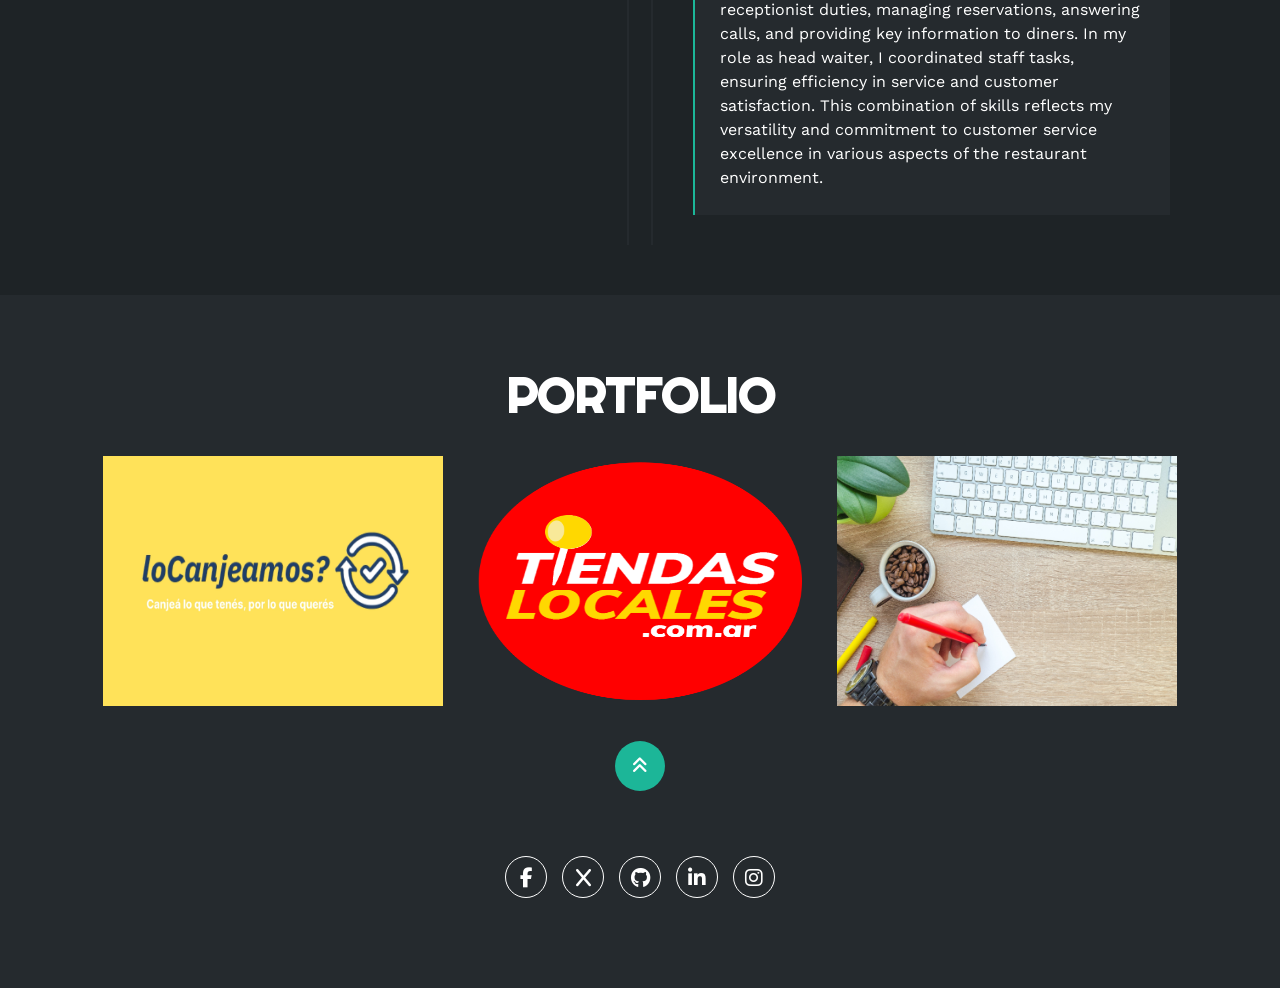
==== commit a34c1797: "Traduccion completa en PT y ES" ====
--- a/index.html
+++ b/index.html
@@ -100,7 +100,7 @@
     <section class="sobremi" id="sobremi">
       <div class="contenido-seccion">
         <h2 data-i18n="about_me_title">About me</h2>
-        <p>
+        <p data-i18n="about_me_text">
           <span>Hi there, I'm Charly Klema.</span> A passionate Full Stack Web
           Developer with expertise in JavaScript, React, Redux, Node.js,
           PostgreSQL, Sequelize, Express, and Socket.io. My adaptability and
@@ -178,7 +178,7 @@
           download="CV-CarlosKlema-SPANISH"
           href="documents/CV-CarlosKlema_Español.pdf"
         >
-          <button>
+          <button data-i18n="download_cv_es">
             Download CV in Spanish <i class="fa-solid fa-download"></i>
             <span class="overlay"></span>
           </button>
@@ -187,7 +187,7 @@
           download="CV-Carlos-Klema-English"
           href="documents/CV-CarlosKlema_English.pdf"
         >
-          <button>
+          <button data-i18n="download_cv_en">
             Download CV in English <i class="fa-solid fa-download"></i>
             <span class="overlay"></span>
           </button>
@@ -197,13 +197,13 @@
     <!-- SECCION SKILLS -->
     <section class="skills" id="skills">
       <div class="contenido-seccion">
-        <h2>Skills</h2>
+        <h2 data-i18n="skills2">Skills</h2>
         <div class="fila">
           <!-- Technical Skill -->
           <div class="col">
-            <h3>Technical Skills</h3>
-            <div class="skill">
-              <span>Javascript</span>
+            <h3 data-i18n="technical_skills">Technical Skills</h3>
+            <div class="skill">
+              <span>JavaScript</span>
               <div class="barra-skill">
                 <div class="progreso">
                   <span>76%</span>
@@ -261,9 +261,9 @@
           </div>
           <!-- Professional Skills -->
           <div class="col">
-            <h3>Professional Skills</h3>
-            <div class="skill">
-              <span>Comunication</span>
+            <h3 data-i18n="professional_skills">Professional Skills</h3>
+            <div class="skill">
+              <span data-i18n="comunication">Comunication</span>
               <div class="barra-skill">
                 <div class="progreso">
                   <span>79%</span>
@@ -271,7 +271,7 @@
               </div>
             </div>
             <div class="skill">
-              <span>Team work</span>
+              <span data-i18n="team_work">Teamwork</span>
               <div class="barra-skill">
                 <div class="progreso">
                   <span>73%</span>
@@ -279,7 +279,7 @@
               </div>
             </div>
             <div class="skill">
-              <span>Creativity</span>
+              <span data-i18n="creativity">Creativity</span>
               <div class="barra-skill">
                 <div class="progreso">
                   <span>85%</span>
@@ -287,7 +287,7 @@
               </div>
             </div>
             <div class="skill">
-              <span>Dedication</span>
+              <span data-i18n="dedication">Dedication</span>
               <div class="barra-skill">
                 <div class="progreso">
                   <span>95%</span>
@@ -295,7 +295,7 @@
               </div>
             </div>
             <div class="skill">
-              <span>Proyect Management</span>
+              <span data-i18n="project_managment">Project Management</span>
               <div class="barra-skill">
                 <div class="progreso">
                   <span>90%</span>
@@ -309,15 +309,17 @@
     <!-- SECCION CURRICULUM -->
     <section class="curriculum" id="curriculum">
       <div class="contenido-seccion">
-        <h2>Curriculum</h2>
+        <h2 data-i18n="curriculum2">Curriculum</h2>
         <div class="fila">
           <div class="col izquierda">
-            <h3>Education</h3>
+            <h3 data-i18n="education">Education</h3>
             <div class="item izq">
-              <h4>Full Stack Developer</h4>
+              <h4 data-i18n="full_stack_developer">Full Stack Developer</h4>
               <span class="casa">HENRY Bootcamp</span>
-              <span class="fecha">Ago. 2023 - Nov. 2023</span>
-              <p>
+              <span class="fecha" data-i18n="henry_date"
+                >Ago. 2023 - Nov. 2023</span
+              >
+              <p data-i18n="henry_description">
                 I successfully graduated from the HENRY Bootcamp, an intensive
                 program that transformed me into a proficient Full Stack
                 Developer. I gained key skills in JavaScript, React, Redux,
@@ -332,10 +334,10 @@
               </div>
             </div>
             <div class="item izq">
-              <h4>Bachelor in natural sciences</h4>
+              <h4 data-i18n="education_level">Bachelor in Natural Sciences</h4>
               <span class="casa">Instituto Parroquial Bernardo D'Elia</span>
               <span class="fecha">2012 - 2018</span>
-              <p>
+              <p data-i18n="education_description">
                 I successfully completed my secondary education, earning a
                 Bachelor's degree in Natural Sciences. This achievement reflects
                 my dedication and passion for exploring the world of sciences.
@@ -349,7 +351,7 @@
               </div>
             </div>
             <div class="item izq">
-              <h4>Waiting for knowledge...</h4>
+              <h4 data-i18n="waiting">Waiting for knowledge...</h4>
               <span class="casa">Empty</span>
               <span class="fecha">Emty</span>
               <p>mt</p>
@@ -359,17 +361,25 @@
             </div>
           </div>
           <div class="col derecha">
-            <h3>Work experiences</h3>
+            <h3 data-i18n="work_experiences">Work experiences</h3>
             <div class="item der">
-              <h4>Full Stack Web Developer</h4>
-              <span class="casa">Freelance (Pizzeria Web "SanCayetano")</span>
-              <span class="fecha">Feb. 2024 - In process</span>
-              <p>
+              <h4 data-i18n="full_stack_developer">Full Stack Developer</h4>
+              <span class="casa" data-i18n="freelance_pizzeria"
+                >Freelance (Pizzeria Website "SanCayetano")</span
+              >
+              <span class="fecha" data-i18n="sancayetano_data"
+                >Feb. 2024 - In process</span
+              >
+              <p data-i18n="sancayetano_description">
                 Informational SPA about all the products offered by a famous
                 pizzeria in my hometown and general information about it.<br />
-                <br />
-                <strong>Challenges and Responsibilities:</strong><br />
-                <br />
+              </p>
+              <br />
+              <strong data-i18n="challenges_and_responsabilities"
+                >Challenges and Responsibilities:</strong
+              ><br />
+              <br />
+              <p data-i18n="sancayetano_responsabilities">
                 Learn new technologies like Angular and Photoshop<br />
                 Create a list of all products, categorize them, and display the
                 ordered information on the page.<br />
@@ -380,63 +390,61 @@
               </div>
             </div>
             <div class="item der">
-              <h4>Full Stack Developer</h4>
-              <span class="casa">Freelance (tiendasLocales)</span>
-              <span class="fecha">Dec. 2023 - In process</span>
-              <p>
+              <h4 data-i18n="full_stack_developer">Full Stack Developer</h4>
+              <span class="casa">Freelance (TiendasLocales)</span>
+              <span class="fecha" data-i18n="tiendaslocales_data">Dec. 2023 - In process</span>
+              <p data-i18n="tiendaslocales_description">
                 In my role as a Full Stack Developer, I participated in the
                 development of an innovative web platform designed to connect
                 and empower local businesses in a city of 15,000 inhabitants.
                 The central goal of this project was to create a virtual space
                 that encouraged seamless interaction between residents and local
                 merchants, emulating the experience of an online shopping
-                dedicated to the community.<br />
+                dedicated to the community.<br /></p>
                 <br />
-                <strong>Challenges and Responsibilities:</strong><br />
+                <strong data-i18n="challenges_and_responsabilities">Challenges and Responsibilities:</strong><br />
                 <br />
-                CRUD of Models in the Database with their routes and
-                controllers.<br />
-                Front-back connection and distribution of information on the
-                website through Redux.<br />
-                InApp notifications with Socket.IO.<br />
-                Push notifications with FCM.<br />
-                Communication system with ChatEngine.<br />
-                Creation of Forms with Validations.<br />
-                Combined filters and search bar.<br />
-              </p>
+                <p data-i18n="CyR_tiendaslocales_1">CRUD of Models in the Database with their routes and
+                controllers.<br /></p>
+                <p data-i18n="CyR_tiendaslocales_2">Front-back connection and distribution of information on the
+                website through Redux.<br /></p>
+                <p data-i18n="CyR_tiendaslocales_3">InApp notifications with Socket.IO.<br /></p>
+                <p data-i18n="CyR_tiendaslocales_4">Push notifications with FCM.<br /></p>
+                <p data-i18n="CyR_tiendaslocales_5">Communication system with ChatEngine.<br /></p>
+                <p data-i18n="CyR_tiendaslocales_6">Creation of Forms with Validations.<br /></p>
+                <p data-i18n="CyR_tiendaslocales_7">Combined filters and search bar.<br /></p>
               <div class="conectord">
                 <div class="circulod"></div>
               </div>
             </div>
             <div class="item der">
-              <h4>Full Stack Developer</h4>
-              <span class="casa">HENRY (final proyect)</span>
-              <span class="fecha">Oct. 2023 - In process</span>
-              <p>
+              <h4 data-i18n="full_stack_developer">Full Stack Developer</h4>
+              <span class="casa" data-i18n="">HENRY (final proyect). "LoCanjeamos?"</span>
+              <span class="fecha" data-i18n="locanjeamos">Oct. 2023 - Nov.2023</span>
+              <p data-i18n="locanjeamos_description">
                 I actively participated in a collaborative team with the aim of
                 addressing a specific economic need in Argentina: the exchange
                 of items. As an integral part of this effort, I contributed to
                 the design and development of an innovative Single Page
                 Application (SPA) in the format of a Progressive Web App
-                (PWA).<br />
+                (PWA).<br /></p>
                 <br />
-                <strong>Challenges and Responsibilities:</strong><br />
+                <strong data-i18n="challenges_and_responsabilities">Challenges and Responsibilities:</strong><br />
                 <br />
-                Chat system with Socket.io.<br />
-                InApp notifications with Socket.io.<br />
-                Matchmaking system.<br />
-                Back-Front connection using Redux.<br />
-                Implementation of combined filters and search bar.<br />
-              </p>
+                <p data-i18n="CyR_locanjeamos_1">Chat system with Socket.io.<br /></p>
+                <p data-i18n="CyR_locanjeamos_2">InApp notifications with Socket.io.<br /></p>
+                <p data-i18n="CyR_locanjeamos_3">Matchmaking system.<br /></p>
+                <p data-i18n="CyR_locanjeamos_4">Back-Front connection using Redux.<br /></p>
+                <p data-i18n="CyR_locanjeamos_5">Implementation of combined filters and search bar.<br /></p>
               <div class="conectord">
                 <div class="circulod"></div>
               </div>
             </div>
             <div class="item der">
-              <h4>Restaurant Manager</h4>
+              <h4 data-i18n="restaurant_manager">Restaurant Manager</h4>
               <span class="casa">Di Metro</span>
               <span class="fecha">2021 - 2022</span>
-              <p>
+              <p data-i18n="Restaurant_manager_description">
                 In my previous role as a restaurant manager, I played a crucial
                 role in efficiently managing daily operations. I supervised and
                 led staff, ensuring high-quality service and a positive customer
@@ -454,10 +462,10 @@
               </div>
             </div>
             <div class="item der">
-              <h4>Waiter</h4>
+              <h4 data-i18n="waiter">Waiter</h4>
               <span class="casa">Di Metro</span>
               <span class="fecha">2018 - 2021</span>
-              <p>
+              <p data-i18n="waiter_description">
                 During my experience as a waiter, I took on additional roles as
                 a receptionist and head waiter, enhancing my contribution to the
                 team. As a waiter, I provided attentive and efficient service,
@@ -489,7 +497,7 @@
             <div class="overlay" onclick="mostrarOpciones('proyecto1')">
               <h3>LoCanjeamos?</h3>
               <h4>Web App</h4>
-              <p>Haz click para abrir</p>
+              <p data-i18n="haz_click">Haz click para abrir</p>
               <div class="opciones" id="opcionesProyecto1">
                 <a
                   class="boton-opcion"
@@ -502,6 +510,7 @@
                   class="boton-opcion"
                   href="https://locanjeamos.com.ar/#/login"
                   target="_blank"
+                  data-i18n="web_site"
                   >Sitio web<i class="fa-solid fa-arrows-rotate"></i
                 ></a>
               </div>
@@ -511,8 +520,8 @@
             <img alt="" src="img/p2.png" />
             <div class="overlay" onclick="mostrarOpciones('proyecto2')">
               <h3>TiendasLocales</h3>
-              <h4>Web App</h4>
-              <p>Haz click para abrir</p>
+              <h4 data-i18n="web_app">Web App</h4>
+              <p data-i18n="haz_click">Haz click para abrir</p>
               <div class="opciones" id="opcionesProyecto2">
                 <a
                   class="boton-opcion"
@@ -525,6 +534,7 @@
                   class="boton-opcion"
                   href="https://www.tiendaslocales.com.ar/"
                   target="_blank"
+                  data-i18n="web_site"
                   >Sitio web<i class="fa-solid fa-arrows-rotate"></i
                 ></a>
               </div>
@@ -534,8 +544,8 @@
             <img alt="" src="img/p3.jpg" />
             <div class="overlay" onclick="mostrarOpciones('proyecto3')">
               <h3>Pizzeria San Cayetano</h3>
-              <h4>Web Page</h4>
-              <p>Haz click para abrir</p>
+              <h4 data-i18n="web_page">Web Page</h4>
+              <p data-i18n="haz_click">Haz click para abrir</p>
               <div class="opciones" id="opcionesProyecto2">
                 <a
                   class="boton-opcion"
@@ -544,7 +554,7 @@
                   >GitHub<i class="fa-brands fa-github"></i
                 ></a>
                 <div class="opciones-divider"></div>
-                <a class="boton-opcion" href="" target="_blank"
+                <a class="boton-opcion" href="" target="_blank" data-i18n="web_site"
                   >Sitio web<i class="fa-solid fa-arrows-rotate"></i
                 ></a>
               </div>
@@ -587,6 +597,5 @@
     </script>
     <script src="i18n.js"></script>
     <script src="script.js"></script>
-    
   </body>
 </html>
